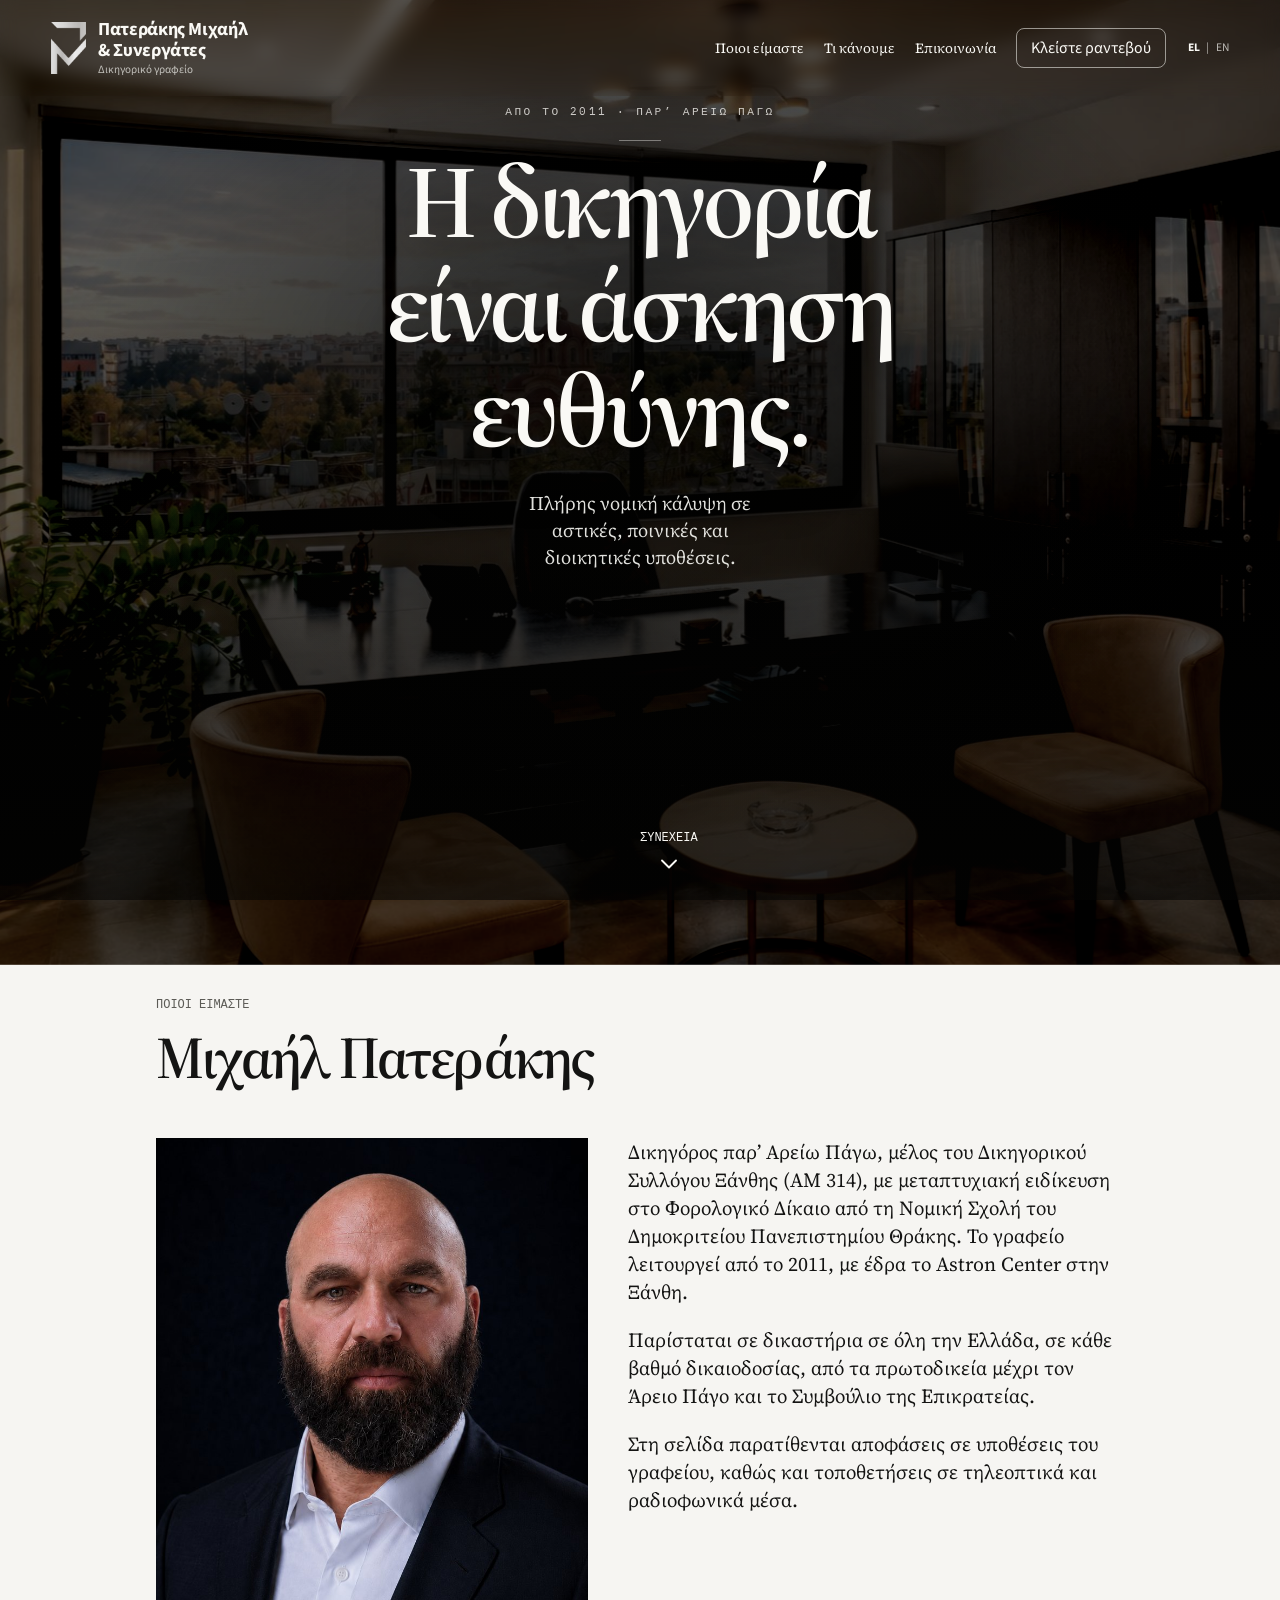
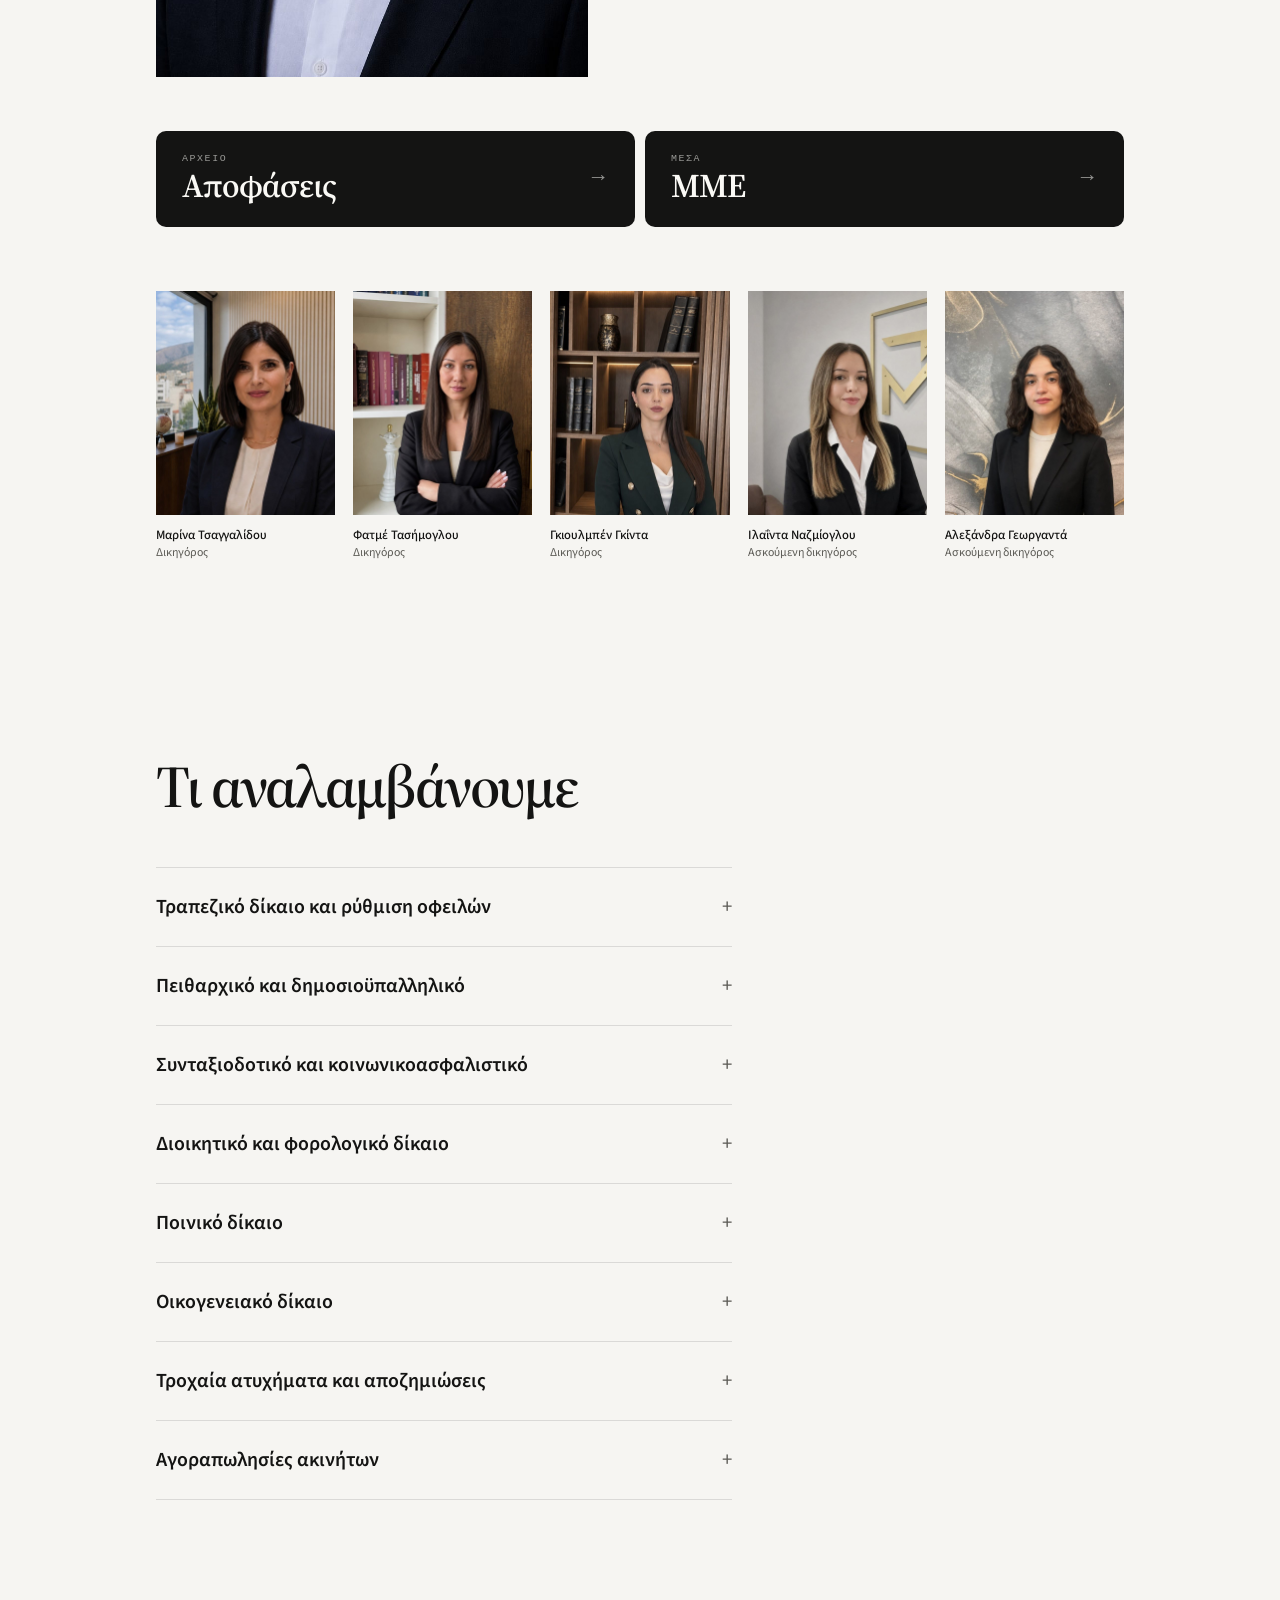
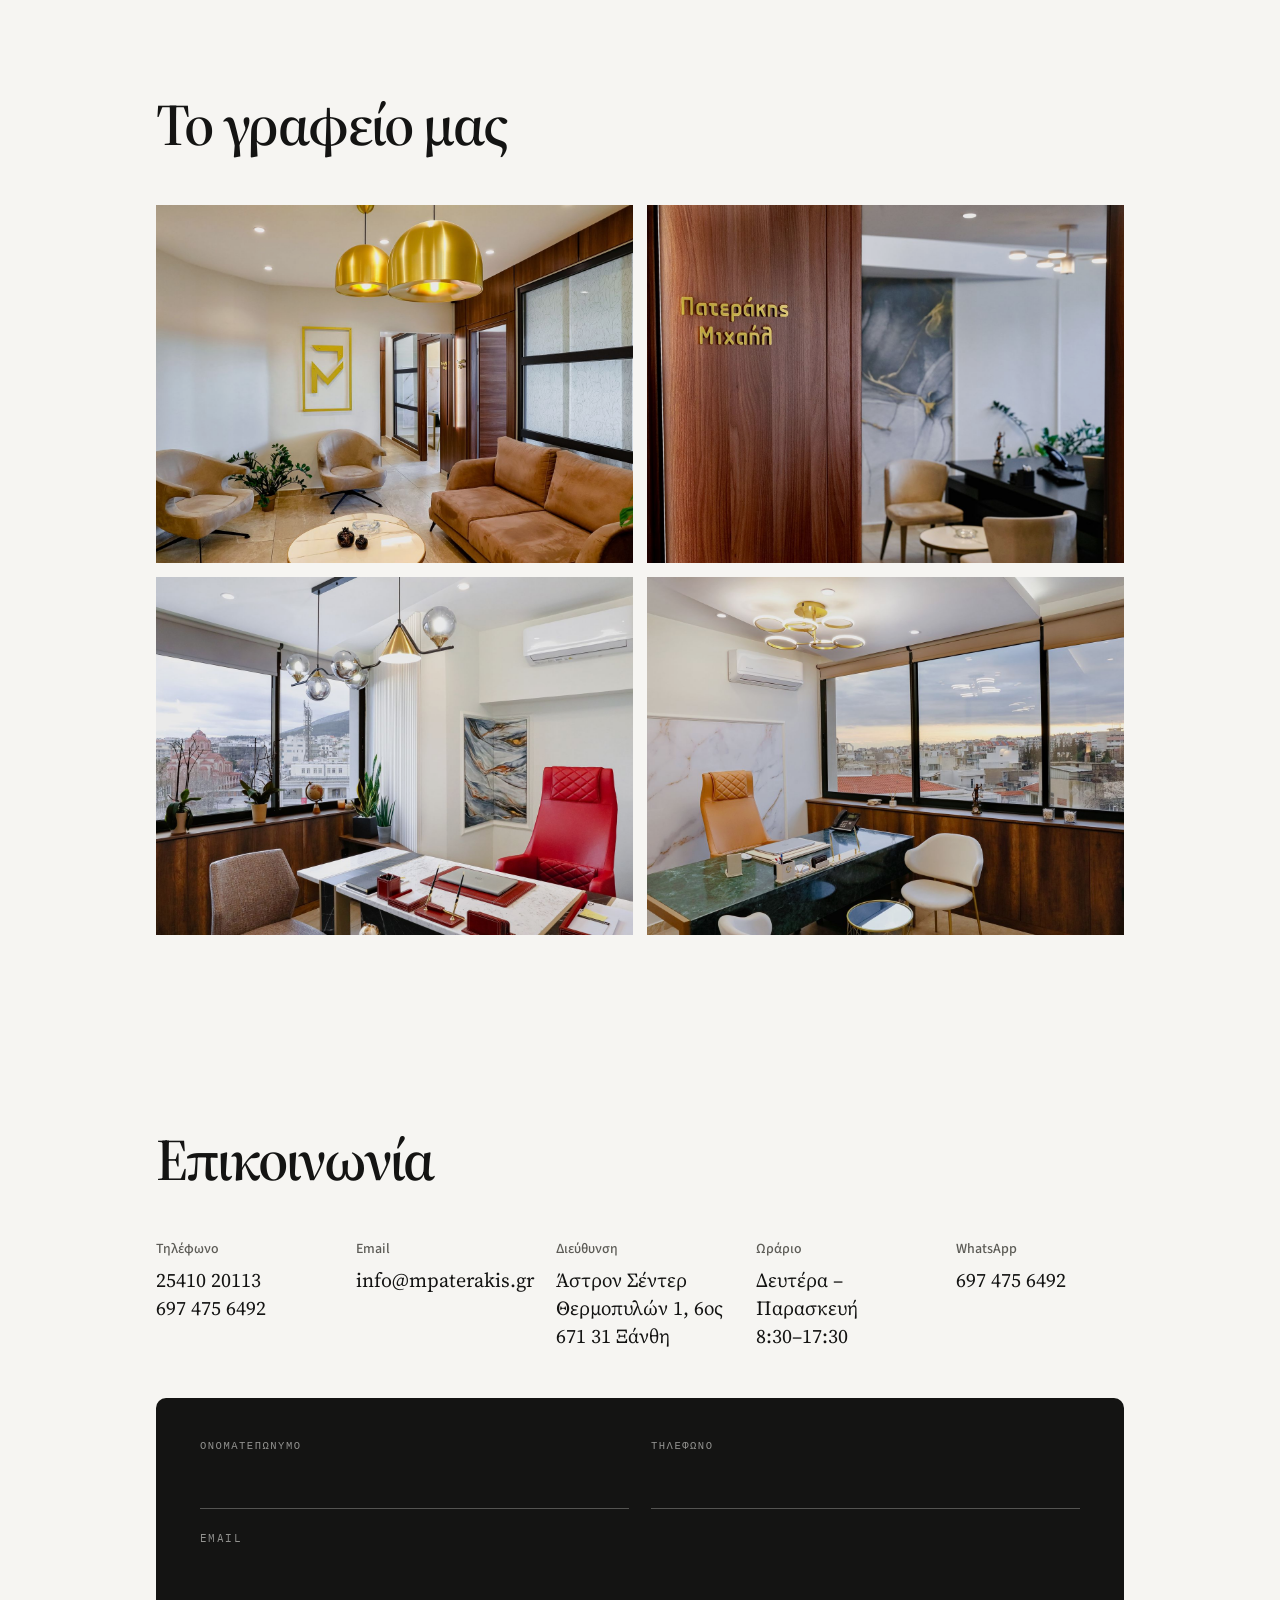
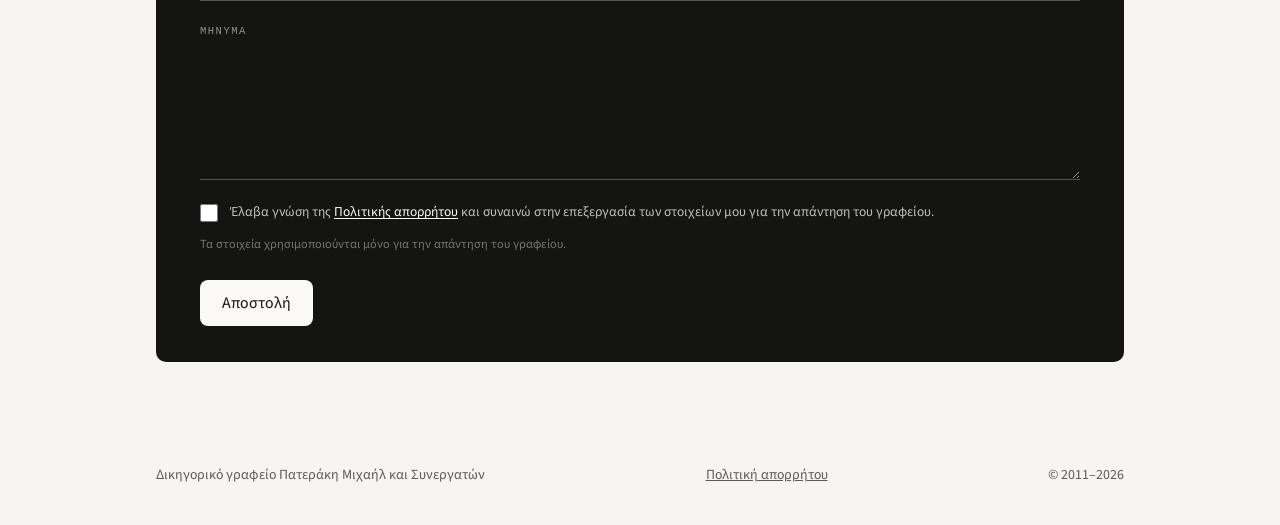
==== index.html @ 7f4fefe2 "2026-09-06: areas hover-only on desktop, tap on touch" ====
<!DOCTYPE html>
<html lang="el">
<head>
<meta charset="utf-8">
<meta name="viewport" content="width=device-width, initial-scale=1">
<title data-i18n="title.home">Δικηγορικό γραφείο Πατεράκη — Ξάνθη | Δικηγόρος παρ’ Αρείω Πάγω</title>
<link rel="icon" href="favicon.png" type="image/png">
<link rel="apple-touch-icon" href="apple-touch-icon.png">
<link rel="preload" href="fonts/SourceSerif4-normal-600-greek.woff2" as="font" type="font/woff2" crossorigin>
<link rel="preload" href="fonts/SourceSans3-normal-400-greek.woff2" as="font" type="font/woff2" crossorigin>
<link rel="stylesheet" href="fonts.css">
<style>
:root{
  --bg:#F6F5F2;
  --ink:#141413;
  --mute:#5C5B56;
  --line:rgba(20,20,19,.12);
  --gold:#C4A35A;
  --gold-2:#E0C57A;
  --sans:"Source Sans 3", Arial, sans-serif;
  --serif:"Source Serif 4", Georgia, serif;
  --mono:"IBM Plex Mono", ui-monospace, monospace;
}
*{box-sizing:border-box}
html{scroll-behavior:smooth}
body{
  margin:0;
  background:var(--bg);
  color:var(--ink);
  font-family:var(--serif);
  font-size:1.25rem;
  line-height:1.4;
  font-weight:400;
  letter-spacing:0;
  -webkit-font-smoothing:antialiased;
}
a{color:inherit}
:focus-visible{outline:1px solid var(--ink); outline-offset:3px}
.wrap{max-width:1080px; margin:0 auto; padding:0 clamp(24px,5vw,56px)}

header{position:sticky; top:0; z-index:20; background:#FFFFFF}
header .wrap{
  display:flex; align-items:center; justify-content:space-between;
  height:96px; gap:24px; max-width:none; width:100%;
  padding:0 clamp(24px,4vw,56px);
}
.brand{display:flex; align-items:center; gap:12px; text-decoration:none; flex:none; min-width:0; max-width:280px}
.brand .bmark{height:52px; width:auto; display:block}
.brand .name{display:flex; flex-direction:column; gap:0; font-family:var(--sans); color:var(--ink); line-height:1.15}
.brand .n1{font-size:1.15rem; font-weight:700; letter-spacing:-.02em}
.brand .n2{font-size:1.15rem; font-weight:700; letter-spacing:-.02em}
.brand .n3{margin-top:3px; font-size:.7rem; font-weight:400; color:var(--mute); letter-spacing:0}
nav{display:flex; align-items:center; gap:20px; justify-content:flex-end; flex:1}
nav a{
  text-decoration:none;
  font-family:var(--serif);
  font-size:.875rem;
  font-weight:400;
  letter-spacing:0;
  line-height:1.3;
  color:var(--ink);
}
nav a:hover{color:var(--mute)}
nav a.btn{
  background:#141413;
  color:#FAF9F5;
  padding:8px 14px;
  border-radius:8px;
  letter-spacing:0;
  text-transform:none;
  font-family:var(--sans);
  font-size:1rem;
  font-weight:400;
  line-height:1.4;
  flex:none;
}
nav a.btn:hover{background:#2a2a28; color:#FAF9F5}

.lang{
  display:flex; align-items:center; gap:6px;
  margin-left:2px;
  font-family:var(--sans);
  font-size:.72rem;
  font-weight:400;
  letter-spacing:.04em;
  line-height:1;
  flex:none;
  user-select:none;
}
.lang button{
  background:none; border:0; padding:0;
  font-family:inherit; font-size:inherit;
  font-weight:400;
  color:var(--mute);
  cursor:pointer;
  line-height:1;
}
.lang button.on{
  color:var(--ink);
  font-weight:700;
}
.lang .sep{color:var(--mute)}
@media (max-width:860px){
  header .wrap{height:auto; min-height:64px; flex-wrap:wrap; gap:10px 16px; padding:12px 18px}
  .brand{max-width:100%}
  .brand .bmark{height:36px}
  .brand .name{font-size:.72rem}
  nav{width:100%; flex-wrap:wrap; gap:8px 12px; justify-content:flex-start}
  nav a{font-size:.68rem}
}
@media
.hero{
  position:relative;
  min-height:calc(100vh - 64px);
  padding:0;
  display:flex;
  align-items:center;
  justify-content:center;
  overflow:hidden;
  background:var(--bg);
}
.hero-photo{
  position:absolute; inset:0;
  transition:opacity .55s ease;
}
.hero-photo img{
  width:100%; height:100%;
  object-fit:cover; object-position:center 28%;
  display:block;
  filter:brightness(.78) contrast(1.08) saturate(.92);
}
.hero-copy{
  position:relative; z-index:1;
  text-align:center;
  opacity:1;
  transform:none;
  pointer-events:none;
  padding:0 28px;
}
.hero .kicker,.hero h1,.hero .lede,.hero .scroll-cue, .scroll-cue{color:#FAF9F5}
.hero .kicker{color:rgba(250,249,245,.78)}
.hero .lede{color:rgba(250,249,245,.92)}
.hero h1{
  font-size:clamp(2.8rem, 7.2vw, 4.6rem);
  max-width:14ch;
  color:#FAF9F5;
  text-shadow:0 8px 40px rgba(0,0,0,.35);
}
.hero::after{
  background:linear-gradient(to top, rgba(12,12,10,.55), transparent 55%);
}
.scroll-cue{color:#FAF9F5}
header{background:rgba(255,255,255,.92); backdrop-filter:saturate(1.2) blur(8px)}
.hero .kicker{
  margin:0 0 18px;
  font-family:var(--mono);
  font-size:.75rem;
  font-weight:400;
  letter-spacing:0;
  text-transform:uppercase;
  color:var(--mute);
}
.hero h1{
  font-family:var(--sans);
  font-weight:700;
  font-size:clamp(2.5rem, 6vw, 3.6rem);
  line-height:1.1;
  letter-spacing:-.02em;
  margin:0 auto;
  max-width:16ch;
  color:var(--ink);
  text-wrap:balance;
}
.hero .lede{
  margin:22px auto 0;
  max-width:32ch;
  color:var(--ink);
  font-family:var(--serif);
  font-size:1.25rem;
  font-weight:400;
  line-height:1.4;
}
@media (max-width:700px){ .hero{min-height:70vh} }

.hero::after{
  content:"";
  position:absolute; left:0; right:0; bottom:0; height:150px; z-index:1;
  background:linear-gradient(to top, rgba(246,245,242,.92), transparent);
  pointer-events:none;
}
.scroll-cue{
  position:absolute; left:50%; bottom:22px; z-index:2;
  transform:translateX(-50%);
  display:flex; flex-direction:column; align-items:center; gap:4px;
  color:var(--ink);
  text-decoration:none;
  font-family:var(--mono);
  font-size:.75rem;
  letter-spacing:0;
  text-transform:uppercase;
}
.scroll-cue svg{
  width:28px; height:28px; stroke:currentColor; fill:none;
  stroke-width:1.6; stroke-linecap:round; stroke-linejoin:round;
  animation:cue 1.8s ease-in-out infinite;
}
.scroll-cue:hover{color:var(--ink)}
@keyframes cue{
  0%,100%{transform:translateY(0)}
  50%{transform:translateY(8px)}
}

@media (prefers-reduced-motion:reduce){
  .hero-photo, .hero-copy{transition:none}
  .scroll-cue{animation:none}
}

section{padding:96px 0}
.sec-k{
  margin:0 0 12px;
  font-family:var(--mono);
  font-size:.75rem;
  font-weight:400;
  letter-spacing:0;
  text-transform:uppercase;
  color:var(--mute);
}
h2{
  font-family:var(--sans);
  font-weight:700;
  font-size:clamp(2rem, 4vw, 3rem);
  line-height:1.1;
  letter-spacing:-.02em;
  margin:0 0 48px;
  color:var(--ink);
}

.about{display:grid; grid-template-columns:minmax(0,1fr) minmax(0,1.15fr); gap:40px; align-items:start}
.about .portrait{
  width:100%;
  max-width:none;
  height:auto;
  display:block;
  margin:0 0 18px;
}
.about .firm img.mark-s{
  width:40px;
  height:auto;
  display:block;
  margin:0 0 14px;
}
.about .firm p{
  margin:0;
  font-size:1.08rem;
  line-height:1.35;
  color:var(--ink);
  max-width:16ch;
}
.about p{margin:0 0 1em; color:var(--ink); font-size:1.25rem; line-height:1.4; font-weight:400}
.about p:last-child{margin:0}
@media (max-width:800px){ .about{grid-template-columns:1fr; gap:28px} }

.team{
  margin-top:64px;
  display:grid;
  grid-template-columns:repeat(5, minmax(0,1fr));
  gap:18px;
}
.team figure{margin:0; width:auto; min-width:0; cursor:pointer}
.team figure:hover img, .team figure:focus-visible img{filter:brightness(1.08)}
.team figure:hover h3, .team figure:focus-visible h3{text-decoration:underline; text-underline-offset:3px}
.team .hint{
  margin:6px 0 0;
  font-family:var(--sans);
  font-size:.7rem;
  font-weight:500;
  color:var(--ink);
}
.team .mono{
  width:100%;
  aspect-ratio:4/5;
  display:flex;
  align-items:center;
  justify-content:center;
  background:rgba(20,20,19,.04);
  border:1px solid var(--line);
  font-size:.78rem;
  color:var(--mute);
}
.team img{
  width:100%;
  aspect-ratio:4/5;
  object-fit:cover;
  display:block;
  background:#e8e4dc;
}
@media (max-width:800px){
  .team{grid-template-columns:repeat(5, minmax(120px,1fr)); overflow-x:auto; gap:12px}
}
.team h3{
  margin:12px 0 2px;
  font-family:var(--sans);
  font-size:.875rem;
  font-weight:600;
  line-height:1.3;
  color:var(--ink);
}
.team p{margin:0; font-family:var(--sans); font-size:.75rem; font-weight:400; color:var(--mute)}


.areas{max-width:36rem}
.areas article{padding:26px 0; border-top:1px solid var(--line)}
.areas article:last-child{border-bottom:1px solid var(--line)}
.areas h3{margin:0 0 6px; font-family:var(--sans); font-weight:600; font-size:1.25rem; line-height:1.3; color:var(--ink)}
.areas p{margin:0; color:var(--ink); font-size:1.125rem; line-height:1.4}

.band{
  padding:0;
  height:min(78vh, 720px);
  overflow:hidden;
  background:var(--bg);
}
.band img{
  width:100%;
  height:100%;
  object-fit:cover;
  object-position:center 42%;
  display:block;
  filter:brightness(.86) contrast(1.04);
}
.office-lead{width:100%; aspect-ratio:16/9; object-fit:cover; display:block; margin:0 0 22px}
.ph-note{margin:0 0 28px; font-size:.82rem; color:var(--mute)}
.office-grid{
  display:grid;
  grid-template-columns:1fr 1fr;
  gap:14px;
}
.office-grid a{
  display:block;
  aspect-ratio:4/3;
  overflow:hidden;
  text-decoration:none;
  background:#141413;
}
.office-grid img{
  width:100%;
  height:100%;
  object-fit:cover;
  display:block;
  cursor:zoom-in;
  filter:brightness(.96);
  opacity:1;
  transition:opacity .9s ease, filter .2s ease;
}
.office-grid a:hover img{filter:brightness(1.05)}
.office-grid img.is-out{opacity:0}
@media (max-width:700px){
  .hero{padding:80px 0 96px}
}


.pbox{
  display:none; position:fixed; inset:0; z-index:50;
  background:rgba(20,20,19,.45);
  align-items:center; justify-content:center; padding:24px;
}
.pbox.on{display:flex}
.pbox .pbox-x{position:absolute;top:8px;right:12px;background:none;border:0;font:400 30px/1 var(--sans);color:var(--mute);cursor:pointer;padding:4px 10px}
.pbox .pbox-x:hover{color:var(--ink)}
.pbox .card{position:relative;
  background:#F6F5F2; color:var(--ink);
  width:min(640px, 100%);
  display:grid; grid-template-columns:200px 1fr; gap:28px;
  padding:28px; cursor:default;
}
.pbox img{width:100%; aspect-ratio:1/1; object-fit:cover; display:block}
.pbox h3{margin:0 0 4px; font-family:var(--sans); font-weight:600; font-size:1.25rem}
.pbox .role{margin:0 0 16px; font-size:.9rem; color:var(--mute)}
.pbox .bio{margin:0; font-size:1.05rem; line-height:1.5}
.pbox .bio p{margin:0 0 .7em}
.pbox .bio p:last-child{margin:0}
@media (max-width:640px){ .pbox .card{grid-template-columns:1fr} }

.lb{
  display:none;
  position:fixed;
  inset:0;
  z-index:40;
  background:rgba(8,10,14,.94);
  align-items:center;
  justify-content:center;
  padding:32px;
  cursor:zoom-out;
}
.lb.on{display:flex}
.lb img{
  max-width:min(1100px,92vw);
  max-height:88vh;
  object-fit:contain;
  display:block;
}

.contact{padding:96px 0 80px}
.contact .grid3{display:grid; grid-template-columns:repeat(5,minmax(0,1fr)); gap:32px}
.contact h3{margin:0 0 8px;font-family:var(--sans);font-size:.875rem;font-weight:500;line-height:1.3;letter-spacing:0;text-transform:none;color:var(--mute)}
.contact p, .contact a{margin:0;text-decoration:none;font-family:var(--serif);font-size:1.25rem;font-weight:400;line-height:1.4;color:var(--ink)}
.contact a:hover{color:var(--mute)}
@media (max-width:980px){ .contact .grid3{grid-template-columns:1fr 1fr; gap:36px} }
@media (max-width:720px){ .contact .grid3{grid-template-columns:1fr; gap:28px} }


.cform{
  margin-top:48px;
  background:#141413;
  color:#FAF9F5;
  border-radius:10px;
  padding:40px 44px 36px;
}
.cform .row{display:grid; grid-template-columns:1fr 1fr; gap:22px}
.cform label{
  display:block;
  font-family:var(--mono);
  font-size:.66rem;
  font-weight:400;
  letter-spacing:.14em;
  text-transform:uppercase;
  color:rgba(250,249,245,.55);
  margin:0 0 22px;
}
.cform input, .cform textarea{
  display:block; width:100%;
  margin-top:10px;
  border:0; border-bottom:1px solid rgba(250,249,245,.28);
  background:transparent;
  font-family:var(--serif);
  font-size:1.2rem;
  line-height:1.4;
  color:#FAF9F5;
  padding:8px 0 10px;
  border-radius:0;
  outline:none;
  caret-color:#FAF9F5;
}
.cform textarea{min-height:132px; resize:vertical}
.cform input:focus, .cform textarea:focus{border-bottom-color:#FAF9F5}
.cform input:-webkit-autofill,
.cform input:-webkit-autofill:hover,
.cform input:-webkit-autofill:focus{
  -webkit-text-fill-color:#FAF9F5;
  box-shadow:0 0 0 1000px #141413 inset;
  transition:background-color 9999s;
}
.cform .consent{display:flex;gap:12px;align-items:flex-start;margin:4px 0 14px;font-family:var(--sans);font-size:.85rem;line-height:1.45;color:rgba(250,249,245,.75);letter-spacing:0;text-transform:none;cursor:pointer}
.cform .consent input{display:inline-block;width:18px;height:18px;margin:2px 0 0;flex:none;accent-color:#FAF9F5}
.cform .consent a{font:inherit;color:#FAF9F5;text-decoration:underline;text-underline-offset:2px}
.cform .fine{
  margin:2px 0 26px;
  font-family:var(--sans);
  font-size:.78rem;
  color:rgba(250,249,245,.42);
  line-height:1.4;
  letter-spacing:0;
  text-transform:none;
}
.cform button{
  background:#FAF9F5; color:#141413;
  border:0; border-radius:8px;
  padding:12px 22px;
  font-family:var(--sans);
  font-size:1rem;
  cursor:pointer;
}
.cform button:hover{background:#fff; color:#141413}
.cform .ok{
  display:none;
  margin:0 0 22px;
  font-family:var(--serif);
  font-size:1.2rem;
  color:#FAF9F5;
}
.cform.is-sent .ok{display:block}
@media (max-width:640px){
  .cform{padding:28px 22px 26px}
  .cform .row{grid-template-columns:1fr}
}

footer{
  padding:24px 0 40px;
  color:var(--mute);
  font-family:var(--sans);
  font-size:.875rem;
  font-weight:400;
}
footer .wrap{display:flex; justify-content:space-between; gap:12px; flex-wrap:wrap}


/* photo first, then dusk + title */
.hero{background:#111110; min-height:100vh; overflow:hidden}
.hero-photo{position:absolute; inset:0; transform:none}
.hero-photo img{
  object-position:center 34%;
  transform:scale(1.04);
  transform-origin:center 40%;
  filter:brightness(1.02) contrast(1.04) saturate(1);
  animation:ken 22s ease-out forwards;
}
@keyframes ken{
  from{transform:scale(1.04); filter:brightness(1.02) contrast(1.04) saturate(1)}
  to{transform:scale(1.12); filter:brightness(.38) contrast(1.2) saturate(.8)}
}
.hero::after{
  content:"";
  position:absolute; inset:0; z-index:1; height:auto;
  background:
    radial-gradient(ellipse at 50% 46%, rgba(4,4,3,.72), transparent 66%),
    linear-gradient(to top, rgba(4,4,3,.58), transparent 44%);
  opacity:0;
  animation:dusk 2.2s ease .4s forwards;
  pointer-events:none;
}
@keyframes dusk{to{opacity:1}}
.hero-copy{
  z-index:2; opacity:0; transform:translateY(18px);
  animation:titlein 1.35s ease .85s forwards;
  padding:0 32px;
}
@keyframes titlein{to{opacity:1; transform:none}}
.hero .kicker{
  color:rgba(250,249,245,.78);
  letter-spacing:.22em;
  font-size:.7rem;
  margin-bottom:8px;
}
.hero .kicker::after{
  content:"";
  display:block;
  width:42px; height:1px;
  background:rgba(250,249,245,.4);
  margin:20px auto 0;
}
.hero h1{
  font-family:var(--serif);
  font-weight:600;
  font-size:clamp(3.1rem, 9vw, 6.4rem);
  line-height:1.02;
  letter-spacing:-.035em;
  max-width:11ch;
  color:#FAF9F5;
  text-shadow:0 18px 60px rgba(0,0,0,.55);
}
.hero .lede{
  color:rgba(250,249,245,.9);
  max-width:26ch;
  margin-top:28px;
  font-size:1.2rem;
}
.scroll-cue{color:#FAF9F5; opacity:0; animation:titlein .8s ease 1.7s forwards}
.scroll-cue:hover{color:#FAF9F5}
header{
  position:fixed; left:0; right:0; top:0;
  background:transparent;
  transition:background .35s ease;
}
header .brand .name, header nav a{color:#FAF9F5}
header .brand .n3, header .lang button, header .lang .sep{color:rgba(250,249,245,.7)}
header .lang button.on{color:#FAF9F5}
header .brand .bmark{filter:invert(1); transition:filter .35s ease}
header nav a.btn{
  background:transparent; color:#FAF9F5;
  border:1px solid rgba(250,249,245,.55);
}
header nav a.btn:hover{background:#FAF9F5; color:#141413}
header.solid{background:#fff}
header.solid .brand .name, header.solid nav a{color:var(--ink)}
header.solid .brand .n3, header.solid .lang button, header.solid .lang .sep{color:var(--mute)}
header.solid .lang button.on{color:var(--ink)}
header.solid .brand .bmark{filter:none}
header.solid nav a.btn{background:#141413; color:#FAF9F5; border-color:#141413}
header.solid nav a.btn:hover{background:#2a2a28; color:#FAF9F5}

h2{
  font-family:var(--serif);
  font-weight:600;
  font-size:clamp(2.35rem, 5.2vw, 3.7rem);
  letter-spacing:-.03em;
}
.team .hint{display:none}
.team h3{font-weight:500; font-size:.8rem}
.team figure:hover h3, .team figure:focus-visible h3{text-decoration:none}
.team figure img{filter:brightness(.96)}
.team figure:hover img{filter:brightness(1.04)}



.bubbles{
  display:grid;
  grid-template-columns:1fr 1fr;
  gap:10px;
  margin:36px 0 8px;
}
.bubble{
  display:flex; align-items:baseline; justify-content:space-between; gap:16px;
  min-height:0;
  padding:22px 26px 24px;
  border-radius:10px;
  background:#141413;
  border:0;
  text-decoration:none;
  color:#FAF9F5;
  line-height:1;
  transition:background .2s ease, transform .2s ease;
}
.bubble img{display:none}
.bubble::after{content:none}
.bubble:hover{background:#2a2a28; color:#FAF9F5}
.bubble .b-k{
  font-family:var(--mono);
  font-size:.62rem;
  letter-spacing:.16em;
  text-transform:uppercase;
  color:rgba(250,249,245,.58);
  margin:0 0 6px;
  display:block;
}
.bubble .b-t{
  font-family:var(--serif);
  font-size:clamp(1.65rem, 2.6vw, 2.15rem);
  font-weight:600;
  letter-spacing:-.03em;
  color:#FAF9F5;
  display:block;
}
.bubble .b-go{
  font-family:var(--sans);
  font-size:1.35rem;
  font-weight:400;
  color:rgba(250,249,245,.55);
  flex:none;
  align-self:center;
}
.bubble:hover .b-go{color:#FAF9F5}
@media (max-width:640px){
  .bubbles{grid-template-columns:1fr}
  .bubble{padding:18px 20px}
}

.hero{padding-top:var(--hh,96px)}
.sr-only{position:absolute;width:1px;height:1px;padding:0;margin:-1px;overflow:hidden;clip:rect(0,0,0,0);white-space:nowrap;border:0}
@media (max-width:800px){.team{grid-template-columns:repeat(6,minmax(0,1fr));overflow:visible;gap:14px 10px}.team figure{grid-column:span 2}.team figure:nth-child(4){grid-column:2/span 2}}
@media (max-width:640px){.pbox{align-items:flex-start;overflow-y:auto;-webkit-overflow-scrolling:touch;padding:64px 12px 24px}.pbox .card{width:100%;max-height:none;padding:22px 18px 24px}.pbox img{width:160px;margin:0 auto 6px}.pbox button.pbox-x{position:fixed;top:12px;right:12px;width:44px;height:44px;border-radius:50%;background:#F6F5F2;color:#141413;font-size:30px;padding:0;line-height:44px;text-align:center;box-shadow:0 2px 10px rgba(0,0,0,.35);z-index:60}}
.areas article{cursor:pointer;outline:none}.areas article h3{margin:0;display:flex;justify-content:space-between;align-items:baseline;gap:16px}.areas article h3::after{content:"+";font-weight:400;color:var(--mute);font-size:1.3rem;line-height:1;flex:none;transition:transform .25s ease}.areas article p{max-height:0;overflow:hidden;opacity:0;margin:0;transition:max-height .4s ease,opacity .3s ease,margin .3s ease}.areas article:hover p,.areas article:focus-visible p,.areas article.open p{max-height:12em;opacity:1;margin-top:8px}.areas article:hover h3::after,.areas article:focus-visible h3::after,.areas article.open h3::after{transform:rotate(45deg)}
.hero-photo img,.hero::after,.hero-copy,.scroll-cue{animation-play-state:paused}
.hero.ready .hero-photo img,.hero.ready::after,.hero.ready .hero-copy,.hero.ready .scroll-cue{animation-play-state:running}
</style>
<meta name="description" content="Επίσημη ιστοσελίδα του δικηγορικού γραφείου Μιχαήλ Πατεράκη και Συνεργατών στην Ξάνθη, παρέχοντας νομική κάλυψη σε αστικές, ποινικές και διοικητικές υποθέσεις.">
<link rel="canonical" href="https://www.mpaterakis.gr/">
<meta name="robots" content="index, follow, max-image-preview:large">
<meta name="theme-color" content="#141413">
<meta property="og:locale" content="el_GR">
<meta property="og:type" content="website">
<meta property="og:site_name" content="Δικηγορικό γραφείο Πατεράκη Μιχαήλ και Συνεργατών">
<meta property="og:title" content="Δικηγορικό γραφείο Πατεράκη — Ξάνθη | Δικηγόρος παρ’ Αρείω Πάγω">
<meta property="og:description" content="Επίσημη ιστοσελίδα του δικηγορικού γραφείου Μιχαήλ Πατεράκη και Συνεργατών στην Ξάνθη, παρέχοντας νομική κάλυψη σε αστικές, ποινικές και διοικητικές υποθέσεις.">
<meta property="og:url" content="https://www.mpaterakis.gr/">
<meta property="og:image" content="https://www.mpaterakis.gr/og-image.jpg">
<meta property="og:image:width" content="1200">
<meta property="og:image:height" content="630">
<meta name="twitter:card" content="summary_large_image">
<meta name="twitter:title" content="Δικηγορικό γραφείο Πατεράκη — Ξάνθη | Δικηγόρος παρ’ Αρείω Πάγω">
<meta name="twitter:description" content="Επίσημη ιστοσελίδα του δικηγορικού γραφείου Μιχαήλ Πατεράκη και Συνεργατών στην Ξάνθη, παρέχοντας νομική κάλυψη σε αστικές, ποινικές και διοικητικές υποθέσεις.">
<meta name="twitter:image" content="https://www.mpaterakis.gr/og-image.jpg">
<link rel="preload" as="image" href="assets/grafeio.jpg" fetchpriority="high">
<script type="application/ld+json">{"@context": "https://schema.org", "@type": "LegalService", "@id": "https://www.mpaterakis.gr/#org", "name": "Δικηγορικό γραφείο Πατεράκη Μιχαήλ και Συνεργατών", "alternateName": "Paterakis Law Office", "url": "https://www.mpaterakis.gr/", "logo": "https://www.mpaterakis.gr/logo-mark-black.png", "image": "https://www.mpaterakis.gr/og-image.jpg", "telephone": "+302541020113", "email": "info@mpaterakis.gr", "foundingDate": "2011", "address": {"@type": "PostalAddress", "streetAddress": "Θερμοπυλών 1, Άστρον Σέντερ, 6ος όροφος", "addressLocality": "Ξάνθη", "postalCode": "671 31", "addressCountry": "GR"}, "areaServed": ["Ξάνθη", "Θράκη", "Ανατολική Μακεδονία", "Ελλάδα"], "openingHoursSpecification": [{"@type": "OpeningHoursSpecification", "dayOfWeek": ["Monday", "Tuesday", "Wednesday", "Thursday", "Friday"], "opens": "08:30", "closes": "17:30"}], "founder": {"@id": "https://www.mpaterakis.gr/#mp"}, "employee": [{"@id": "https://www.mpaterakis.gr/#mp"}, {"@type": "Person", "name": "Μαρίνα Τσαγγαλίδου", "jobTitle": "Δικηγόρος", "worksFor": {"@id": "https://www.mpaterakis.gr/#org"}}, {"@type": "Person", "name": "Φατμέ Τασήμογλου", "jobTitle": "Δικηγόρος", "worksFor": {"@id": "https://www.mpaterakis.gr/#org"}}, {"@type": "Person", "name": "Γκιουλμπέν Γκιντά", "jobTitle": "Δικηγόρος", "worksFor": {"@id": "https://www.mpaterakis.gr/#org"}}, {"@type": "Person", "name": "Ιλάιντα Ναζμίογλου", "jobTitle": "Ασκούμενη δικηγόρος", "worksFor": {"@id": "https://www.mpaterakis.gr/#org"}}, {"@type": "Person", "name": "Αλεξάνδρα Γεωργαντά", "jobTitle": "Ασκούμενη δικηγόρος", "worksFor": {"@id": "https://www.mpaterakis.gr/#org"}}], "contactPoint": [{"@type": "ContactPoint", "telephone": "+302541020113", "contactType": "customer service", "availableLanguage": ["Greek", "English"], "areaServed": "GR"}], "hasOfferCatalog": {"@type": "OfferCatalog", "name": "Τομείς δικαίου", "itemListElement": [{"@type": "Offer", "itemOffered": {"@type": "Service", "name": "Τραπεζικό δίκαιο και ρύθμιση οφειλών"}}, {"@type": "Offer", "itemOffered": {"@type": "Service", "name": "Πειθαρχικό και δημοσιοϋπαλληλικό"}}, {"@type": "Offer", "itemOffered": {"@type": "Service", "name": "Συνταξιοδοτικό και κοινωνικοασφαλιστικό"}}, {"@type": "Offer", "itemOffered": {"@type": "Service", "name": "Διοικητικό και φορολογικό δίκαιο"}}, {"@type": "Offer", "itemOffered": {"@type": "Service", "name": "Ποινικό δίκαιο"}}, {"@type": "Offer", "itemOffered": {"@type": "Service", "name": "Οικογενειακό δίκαιο"}}, {"@type": "Offer", "itemOffered": {"@type": "Service", "name": "Τροχαία ατυχήματα και αποζημιώσεις"}}, {"@type": "Offer", "itemOffered": {"@type": "Service", "name": "Αγοραπωλησίες ακινήτων"}}]}, "knowsLanguage": ["el", "en"], "sameAs": ["https://wa.me/306974756492"]}</script>
<script type="application/ld+json">{"@context": "https://schema.org", "@type": "Person", "@id": "https://www.mpaterakis.gr/#mp", "name": "Μιχαήλ Πατεράκης", "alternateName": "Michail Paterakis", "jobTitle": "Δικηγόρος παρ’ Αρείω Πάγω", "worksFor": {"@id": "https://www.mpaterakis.gr/#org"}, "memberOf": {"@type": "Organization", "name": "Δικηγορικός Σύλλογος Ξάνθης"}, "alumniOf": {"@type": "CollegeOrUniversity", "name": "Νομική Σχολή Δημοκριτείου Πανεπιστημίου Θράκης"}, "image": "https://www.mpaterakis.gr/assets/ph/mp-portrait.jpg", "url": "https://www.mpaterakis.gr/#poioi"}</script>
<link rel="alternate" hreflang="el" href="https://www.mpaterakis.gr/">
<link rel="alternate" hreflang="en" href="https://www.mpaterakis.gr/?lang=en">
<link rel="alternate" hreflang="x-default" href="https://www.mpaterakis.gr/">
<meta property="og:locale:alternate" content="en_US">
<script type="application/ld+json">{"@context": "https://schema.org", "@type": "WebPage", "@id": "https://www.mpaterakis.gr/#webpage", "url": "https://www.mpaterakis.gr/", "name": "Δικηγορικό γραφείο Πατεράκη — Ξάνθη | Δικηγόρος παρ’ Αρείω Πάγω", "description": "Επίσημη ιστοσελίδα του δικηγορικού γραφείου Μιχαήλ Πατεράκη και Συνεργατών στην Ξάνθη, παρέχοντας νομική κάλυψη σε αστικές, ποινικές και διοικητικές υποθέσεις.", "inLanguage": "el", "isPartOf": {"@type": "WebSite", "@id": "https://www.mpaterakis.gr/#website", "url": "https://www.mpaterakis.gr/", "name": "Δικηγορικό γραφείο Πατεράκη Μιχαήλ και Συνεργατών", "inLanguage": ["el", "en"], "publisher": {"@id": "https://www.mpaterakis.gr/#org"}}, "about": {"@id": "https://www.mpaterakis.gr/#org"}, "primaryImageOfPage": {"@type": "ImageObject", "url": "https://www.mpaterakis.gr/og-image.jpg", "width": 1200, "height": 630}}</script>
</head>
<body>

<header>
  <div class="wrap">
    <a class="brand" href="index.html">
      <img class="bmark" src="logo-mark-black.png" alt="">
      <span class="name"><span class="n1" data-i18n="brand.n1">Πατεράκης Μιχαήλ</span><span class="n2" data-i18n="brand.n2">&amp; Συνεργάτες</span><span class="n3" data-i18n="brand.n3">Δικηγορικό γραφείο</span></span>
    </a>
    <nav>
      <a href="#poioi" data-i18n="nav.who">Ποιοι είμαστε</a>
      <a href="#kanoume" data-i18n="nav.what">Τι κάνουμε</a>
      <a href="#epikoinonia" data-i18n="nav.contact">Επικοινωνία</a>
      <a class="btn" href="#epikoinonia" data-i18n="nav.book">Κλείστε ραντεβού</a>
      <span class="lang" role="group" data-i18n-aria="lang.label" aria-label="Γλώσσα">
        <button type="button" data-lang="el" class="on">EL</button>
        <span class="sep" aria-hidden="true">|</span>
        <button type="button" data-lang="en">EN</button>
      </span>
    </nav>
  </div>
</header>

<main>
<section class="hero" id="hero">
  <div class="hero-photo">
    <img src="assets/grafeio.jpg" alt="" width="1536" height="1024" fetchpriority="high">
  </div>
  <div class="hero-copy">
    <p class="kicker" data-i18n="hero.kicker">Από το 2011 · Παρ’ Αρείω Πάγω</p>
    <h1><span class="sr-only" data-i18n="seo.h1">Δικηγορικό γραφείο Πατεράκη στην Ξάνθη — </span><span data-i18n="hero.h1">Η δικηγορία είναι άσκηση ευθύνης.</span></h1>
    <p class="lede" data-i18n="hero.lede">Πλήρης νομική κάλυψη σε αστικές, ποινικές και διοικητικές υποθέσεις.</p>
  </div>
  <a class="scroll-cue" href="#poioi">
    <span data-i18n="hero.continue">Συνέχεια</span>
    <svg viewBox="0 0 24 24" aria-hidden="true"><path d="M6 9l6 6 6-6"/></svg>
  </a>
</section>

<section id="poioi">
  <div class="wrap">
    <p class="sec-k" data-i18n="about.kicker">Ποιοι είμαστε</p>
    <h2 data-i18n="about.h2">Μιχαήλ Πατεράκης</h2>
    <div class="about">
      <div class="firm">
        <img class="portrait" src="assets/ph/mp-portrait.jpg" alt="Μιχαήλ Πατεράκης, δικηγόρος παρ’ Αρείω Πάγω, Ξάνθη" width="800" height="1000">
      </div>
      <div>
        <p data-i18n="about.p1">Δικηγόρος παρ’ Αρείω Πάγω, μέλος του Δικηγορικού Συλλόγου Ξάνθης (ΑΜ 314), με μεταπτυχιακή ειδίκευση στο Φορολογικό Δίκαιο από τη Νομική Σχολή του Δημοκριτείου Πανεπιστημίου Θράκης. Το γραφείο λειτουργεί από το 2011, με έδρα το Astron Center στην Ξάνθη.</p>
        <p data-i18n="about.p2">Παρίσταται σε δικαστήρια σε όλη την Ελλάδα, σε κάθε βαθμό δικαιοδοσίας, από τα πρωτοδικεία μέχρι τον Άρειο Πάγο και το Συμβούλιο της Επικρατείας.</p>
        <p data-i18n="about.p3">Στη σελίδα παρατίθενται αποφάσεις σε υποθέσεις του γραφείου, καθώς και τοποθετήσεις σε τηλεοπτικά και ραδιοφωνικά μέσα.</p>
      </div>
    </div>

    <div class="bubbles">
      <a class="bubble" href="apofaseis.html">
        <span>
          <span class="b-k" data-i18n="bubble.j.k">Αρχείο</span>
          <span class="b-t" data-i18n="nav.judgments">Αποφάσεις</span>
        </span>
        <span class="b-go" aria-hidden="true">→</span>
      </a>
      <a class="bubble" href="mme.html">
        <span>
          <span class="b-k" data-i18n="bubble.m.k">Μέσα</span>
          <span class="b-t" data-i18n="nav.media">ΜΜΕ</span>
        </span>
        <span class="b-go" aria-hidden="true">→</span>
      </a>
    </div>

    <div class="team">
      <figure class="person" data-id="mt" tabindex="0" role="button" data-i18n-aria="team.aria.mt" aria-label="Βιογραφικό, Μαρίνα Τσαγγαλίδου">
        <img src="assets/ph/mt.jpg" alt="">
        <h3 data-i18n="team.name.mt">Μαρίνα Τσαγγαλίδου</h3>
        <p data-i18n="team.lawyer">Δικηγόρος</p>
        <p class="hint" data-i18n="team.hint">Βιογραφικό</p>
      </figure>
      <figure class="person" data-id="ft" tabindex="0" role="button" data-i18n-aria="team.aria.ft" aria-label="Βιογραφικό, Φατμέ Τασήμογλου">
        <img src="assets/ph/ft.jpg" alt="">
        <h3 data-i18n="team.name.ft">Φατμέ Τασήμογλου</h3>
        <p data-i18n="team.lawyer">Δικηγόρος</p>
        <p class="hint" data-i18n="team.hint">Βιογραφικό</p>
      </figure>
      <figure class="person" data-id="gg" tabindex="0" role="button" data-i18n-aria="team.aria.gg" aria-label="Βιογραφικό, Γκιουλμπέν Γκίντα">
        <img src="assets/ph/gg.jpg" alt="">
        <h3 data-i18n="team.name.gg">Γκιουλμπέν Γκίντα</h3>
        <p data-i18n="team.lawyer">Δικηγόρος</p>
        <p class="hint" data-i18n="team.hint">Βιογραφικό</p>
      </figure>
      <figure class="person" data-id="in" tabindex="0" role="button" data-i18n-aria="team.aria.in" aria-label="Βιογραφικό, Ιλαΐντα Ναζμίογλου">
        <img src="assets/ph/in.jpg" alt="">
        <h3 data-i18n="team.name.in">Ιλαΐντα Ναζμίογλου</h3>
        <p data-i18n="team.trainee">Ασκούμενη δικηγόρος</p>
        <p class="hint" data-i18n="team.hint">Βιογραφικό</p>
      </figure>
      <figure class="person" data-id="ag" tabindex="0" role="button" data-i18n-aria="team.aria.ag" aria-label="Βιογραφικό, Αλεξάνδρα Γεωργαντά">
        <img src="assets/ph/ag.jpg" alt="">
        <h3 data-i18n="team.name.ag">Αλεξάνδρα Γεωργαντά</h3>
        <p data-i18n="team.trainee">Ασκούμενη δικηγόρος</p>
        <p class="hint" data-i18n="team.hint">Βιογραφικό</p>
      </figure>
    </div>
  </div>
</section>

<section id="kanoume">
  <div class="wrap">
    <h2 data-i18n="areas.h2">Τι αναλαμβάνουμε</h2>
    <div class="areas">
      <article>
        <h3 data-i18n="areas.1.t">Τραπεζικό δίκαιο και ρύθμιση οφειλών</h3>
        <p data-i18n="areas.1.b">Ανακοπές, ρυθμίσεις και προστασία της κύριας κατοικίας έναντι τραπεζών και εταιρειών διαχείρισης.</p>
      </article>
      <article>
        <h3 data-i18n="areas.2.t">Πειθαρχικό και δημοσιοϋπαλληλικό</h3>
        <p data-i18n="areas.2.b">Υπεράσπιση σε ΕΔΕ, πειθαρχικά συμβούλια και διοικητικά δικαστήρια.</p>
      </article>
      <article>
        <h3 data-i18n="areas.3.t">Συνταξιοδοτικό και κοινωνικοασφαλιστικό</h3>
        <p data-i18n="areas.3.b">Προσυνταξιοδοτική μελέτη, αίτηση, ένσταση και δικαστική προσφυγή, όπου απαιτείται.</p>
      </article>
      <article>
        <h3 data-i18n="areas.4.t">Διοικητικό και φορολογικό δίκαιο</h3>
        <p data-i18n="areas.4.b">Προσφυγές κατά πράξεων της διοίκησης, της φορολογικής αρχής και των ταμείων.</p>
      </article>
      <article>
        <h3 data-i18n="areas.5.t">Ποινικό δίκαιο</h3>
        <p data-i18n="areas.5.b">Υπεράσπιση και υποστήριξη κατηγορίας, από την προανάκριση έως το ακροατήριο κάθε βαθμού.</p>
      </article>
      <article>
        <h3 data-i18n="areas.6.t">Οικογενειακό δίκαιο</h3>
        <p data-i18n="areas.6.b">Διαζύγια, διατροφές και επιμέλεια, με προτεραιότητα στο συμφέρον του τέκνου.</p>
      </article>
      <article>
        <h3 data-i18n="areas.7.t">Τροχαία ατυχήματα και αποζημιώσεις</h3>
        <p data-i18n="areas.7.b">Διεκδίκηση αποζημίωσης και παράσταση στην ποινική δίκη, για τον παθόντα ή τον οδηγό.</p>
      </article>
      <article>
        <h3 data-i18n="areas.8.t">Αγοραπωλησίες ακινήτων</h3>
        <p data-i18n="areas.8.b">Έλεγχος τίτλων, σύνταξη συμβολαίου και εκπροσώπηση στον συμβολαιογράφο και στο Κτηματολόγιο.</p>
      </article>
    </div>
  </div>
</section>

<section id="grafeio">
  <div class="wrap">
    <h2 data-i18n="office.h2">Το γραφείο μας</h2>
    <div class="office-grid" id="film">
      <a href="assets/office/A031.jpg"><img src="assets/office/A031.jpg" alt=""></a>
      <a href="assets/office/A065.jpg"><img src="assets/office/A065.jpg" alt=""></a>
      <a href="assets/office/A0481.jpg"><img src="assets/office/A0481.jpg" alt=""></a>
      <a href="assets/office/A0671.jpg"><img src="assets/office/A0671.jpg" alt=""></a>
    </div>
  </div>
</section>

<section class="contact" id="epikoinonia">
  <div class="wrap">
    <h2 data-i18n="contact.h2">Επικοινωνία</h2>
    <div class="grid3">
      <div>
        <h3 data-i18n="contact.phone">Τηλέφωνο</h3>
        <p><a href="tel:+302541020113">25410 20113</a><br><a href="tel:+306974756492">697 475 6492</a></p>
      </div>
      <div>
        <h3 data-i18n="contact.email">Email</h3>
        <p><a href="mailto:info@mpaterakis.gr">info@mpaterakis.gr</a></p>
      </div>
      <div>
        <h3 data-i18n="contact.addressLabel">Διεύθυνση</h3>
        <p data-i18n-html="contact.address">Άστρον Σέντερ<br>Θερμοπυλών 1, 6ος<br>671 31 Ξάνθη</p>
      </div>
      <div>
        <h3 data-i18n="contact.hoursLabel">Ωράριο</h3>
        <p data-i18n-html="contact.hours">Δευτέρα – Παρασκευή<br>8:30–17:30</p>
      </div>
      <div>
        <h3 data-i18n="contact.whatsapp">WhatsApp</h3>
        <p><a href="https://wa.me/306974756492" target="_blank" rel="noopener">697 475 6492</a></p>
      </div>
    </div>

    <form class="cform" id="cform" action="https://script.google.com/macros/s/AKfycbxUMonTPaJXViAvsH3z4OxTLE3rfj15y5DyluSemGi7GIlAHyH-x-bxsfWmajO70AOx/exec" method="POST">
      <p class="ok" data-i18n="form.ok">Το μήνυμα εστάλη. Το γραφείο θα επικοινωνήσει μαζί σας.</p>
      <input type="text" name="_honey" style="display:none" tabindex="-1" autocomplete="off">
      <div class="row">
        <label><span data-i18n="form.name">Ονοματεπώνυμο</span>
          <input type="text" name="name" required autocomplete="name">
        </label>
        <label><span data-i18n="form.phone">Τηλέφωνο</span>
          <input type="tel" name="phone" required autocomplete="tel">
        </label>
      </div>
      <label><span data-i18n="form.email">Email</span>
        <input type="email" name="email" required autocomplete="email">
      </label>
      <label><span data-i18n="form.message">Μήνυμα</span>
        <textarea name="message" required></textarea>
      </label>
      <label class="consent"><input type="checkbox" name="consent" value="ναι" required><span data-i18n-html="form.consent">Έλαβα γνώση της <a href="aporrito.html" target="_blank" rel="noopener">Πολιτικής απορρήτου</a> και συναινώ στην επεξεργασία των στοιχείων μου για την απάντηση του γραφείου.</span></label>
      <p class="fine" data-i18n="form.fine">Τα στοιχεία χρησιμοποιούνται μόνο για την απάντηση του γραφείου.</p>
      <button type="submit" data-i18n="form.send">Αποστολή</button>
    </form>
  </div>
</section>
</main>

<footer>
  <div class="wrap">
    <span data-i18n="footer.firm">Δικηγορικό γραφείο Πατεράκη Μιχαήλ και Συνεργατών</span>
    <a href="aporrito.html" data-i18n="footer.privacy">Πολιτική απορρήτου</a>
    <span data-i18n="footer.note">© 2011–2026</span>
  </div>
</footer>

<div class="pbox" id="pbox" role="dialog" aria-modal="true">
  <div class="card">
    <button type="button" class="pbox-x" id="pboxClose" data-i18n-aria="pbox.close" aria-label="Κλείσιμο">×</button>
    <img id="pboxImg" alt="">
    <div>
      <h3 id="pboxName"></h3>
      <p class="role" id="pboxRole"></p>
      <div class="bio" id="pboxBio"></div>
    </div>
  </div>
</div>


<script>window.PHOTO_ALT={"assets/office/A031.jpg": "Χώρος υποδοχής του δικηγορικού γραφείου Πατεράκη, Astron Center Ξάνθη", "assets/office/A065.jpg": "Είσοδος γραφείου «Πατεράκης Μιχαήλ», Ξάνθη", "assets/office/A0481.jpg": "Γραφείο Μιχαήλ Πατεράκη με θέα την Ξάνθη", "assets/office/A0671.jpg": "Γραφεία συνεργατών δικηγόρων, Ξάνθη", "assets/office/A0541.jpg": "Εσωτερικό δικηγορικού γραφείου Πατεράκη, Ξάνθη", "assets/office/A055.jpg": "Νομική βιβλιοθήκη του γραφείου Πατεράκη", "assets/office/A061.jpg": "Εσωτερικό δικηγορικού γραφείου Πατεράκη, Ξάνθη", "assets/office/A052.jpg": "Χώρος υποδοχής δικηγορικού γραφείου Πατεράκη", "assets/office/A062.jpg": "Εσωτερικό δικηγορικού γραφείου Πατεράκη, Ξάνθη", "assets/office/A075.jpg": "Εσωτερικό δικηγορικού γραφείου Πατεράκη, Ξάνθη", "assets/office/A034.jpg": "Εσωτερικό δικηγορικού γραφείου Πατεράκη, Ξάνθη", "assets/office/dji.jpg": "Astron Center, Ξάνθη — έδρα του δικηγορικού γραφείου Πατεράκη"};</script>
<script>
(function(){
  var film = document.getElementById('film');
  if(!film) return;
  var photos = [
    'assets/office/A031.jpg',
    'assets/office/A065.jpg',
    'assets/office/A0481.jpg',
    'assets/office/A0671.jpg',
    'assets/office/A0541.jpg',
    'assets/office/A055.jpg',
    'assets/office/A061.jpg',
    'assets/office/A052.jpg',
    'assets/office/A062.jpg',
    'assets/office/A075.jpg',
    'assets/office/A034.jpg',
    'assets/office/dji.jpg'
  ];
  var slots = film.querySelectorAll('a');
  var i = 0;
  function paint(step){
    var next = (i + (step ? 4 : 0)) % photos.length;
    slots.forEach(function(a, n){
      var img = a.querySelector('img');
      var src = photos[(next + n) % photos.length];
      if(!step){
        a.href = src;
        img.src = src;
        img.alt = (window.PHOTO_ALT||{})[src]||'';
        return;
      }
      img.classList.add('is-out');
      setTimeout(function(){
        a.href = src;
        img.src = src;
        img.alt = (window.PHOTO_ALT||{})[src]||'';
        img.classList.remove('is-out');
      }, 450);
    });
    i = next;
  }
  paint(false);
  setInterval(function(){ paint(true); }, 20000);
})();
</script>

<div class="lb" id="lb" role="dialog" aria-modal="true" data-i18n-aria="lb.photo" aria-label="Φωτογραφία">
  <img alt="">
</div>
<script>
(function(){
  var lb = document.getElementById('lb');
  var img = lb.querySelector('img');
  document.querySelectorAll('.office-grid').forEach(function(wrap){
    wrap.addEventListener('click', function(e){
      var a = e.target.closest('a');
      if(!a) return;
      e.preventDefault();
      img.src = a.getAttribute('href');
      img.alt = '';
      lb.classList.add('on');
    });
  });
  function close(){ lb.classList.remove('on'); img.removeAttribute('src'); }
  lb.addEventListener('click', close);
  document.addEventListener('keydown', function(e){ if(e.key === 'Escape') close(); });
})();
</script>
<script>
(function(){
  var hero = document.getElementById('hero');
  if(!hero) return;
  hero.addEventListener('click', function(e){
    if(e.target.closest('.scroll-cue')) return;
    if(window.matchMedia('(hover: hover) and (pointer: fine)').matches) return;
    hero.classList.toggle('is-on');
  });
})();
</script>




<script>(function(){var f=document.getElementById("cform");if(!f)return;var btn=f.querySelector("button[type=submit]");f.addEventListener("submit",function(e){e.preventDefault();if(!f.checkValidity()){f.reportValidity();return}btn.disabled=true;var fd=new FormData(f),done=false;function ok(){if(done)return;done=true;f.classList.add("is-sent");f.reset();btn.disabled=false;f.scrollIntoView({block:"center"})}fetch(f.action,{method:"POST",body:fd,mode:"no-cors"}).then(ok).catch(function(){if(done)return;done=true;btn.disabled=false;alert((window.PATERAKIS&&window.PATERAKIS.getLang&&window.PATERAKIS.getLang()==="en")?"The message could not be sent. Please call 25410 20113.":"Το μήνυμα δεν στάλθηκε. Παρακαλούμε καλέστε 25410 20113.")});setTimeout(ok,3000)});})();</script>
<script>(function(){var h=document.getElementById("hero"),im=h&&h.querySelector(".hero-photo img");if(!h)return;var done=false;function go(){if(done)return;done=true;h.classList.add("ready")}if(im&&im.complete&&im.naturalWidth){go()}else if(im){im.addEventListener("load",go);im.addEventListener("error",go);setTimeout(go,4000)}else{go()}})();</script>
<script>(function(){var h=document.querySelector("header");function f(){document.documentElement.style.setProperty("--hh",(h.offsetHeight+8)+"px")}f();window.addEventListener("resize",f);window.addEventListener("load",f)})();</script>
<script>(function(){var arts=document.querySelectorAll(".areas article");var touch=!window.matchMedia("(hover: hover) and (pointer: fine)").matches;function toggle(a){var on=a.classList.contains("open");arts.forEach(function(x){x.classList.remove("open")});if(!on)a.classList.add("open")}arts.forEach(function(a){a.setAttribute("tabindex","0");if(touch)a.addEventListener("click",function(){toggle(a)});a.addEventListener("keydown",function(e){if(e.key==="Enter"||e.key===" "){e.preventDefault();toggle(a)}})})})();</script>
<script src="i18n.js?v=ft1"></script>

<script>
(function(){
  var box = document.getElementById('pbox');
  if(!box) return;
  var openId = null;
  function person(id){
    var src = window.PATERAKIS && window.PATERAKIS.people && window.PATERAKIS.people[id];
    if(!src) return null;
    var lang = (window.PATERAKIS.getLang && window.PATERAKIS.getLang()) || 'el';
    var loc = src[lang] || src.el;
    return {name: loc.name || src.name, img: src.img, role: loc.role, lines: loc.lines};
  }
  function open(id){
    var p = person(id); if(!p) return;
    openId = id;
    document.getElementById('pboxImg').src = p.img;
    document.getElementById('pboxName').textContent = p.name;
    document.getElementById('pboxRole').textContent = p.role;
    var bio = document.getElementById('pboxBio');
    bio.innerHTML = p.lines.map(function(l){ return '<p>'+l+'</p>'; }).join('');
    box.classList.add('on');
  }
  function close(){ box.classList.remove('on'); openId = null; }
  document.querySelectorAll('.person').forEach(function(el){
    el.addEventListener('click', function(){ open(el.getAttribute('data-id')); });
    el.addEventListener('keydown', function(e){ if(e.key==='Enter' || e.key===' '){ e.preventDefault(); open(el.getAttribute('data-id')); }});
  });
  box.addEventListener('click', function(e){ if(e.target===box) close(); });
  var xb=document.getElementById('pboxClose'); if(xb) xb.addEventListener('click', close);
  document.addEventListener('keydown', function(e){ if(e.key==='Escape') close(); });
  document.addEventListener('paterakis:lang', function(){
    if(openId && box.classList.contains('on')) open(openId);
  });
})();
</script>



<script>
(function(){
  var h = document.querySelector('header');
  var hero = document.getElementById('hero');
  if(!h) return;
  function tick(){
    var y = hero ? hero.getBoundingClientRect().bottom : 0;
    h.classList.toggle('solid', y < 64);
  }
  tick();
  window.addEventListener('scroll', tick, {passive:true});
})();
</script>


<script>
(function(){
  var form = document.getElementById('cform');
  if(!form) return;
  var next = document.getElementById('formNext');
  if(next){
    next.value = location.origin + location.pathname + location.search + '#sent';
  }
  if(location.hash === '#sent'){
    form.classList.add('is-sent');
    form.scrollIntoView({block:'center'});
  }
})();
</script>

</body>
</html>
---- fonts.css ----
/* latin-ext */
@font-face {
  font-family: 'IBM Plex Mono';
  font-style: normal;
  font-weight: 400;
  font-display: swap;
  src: url(fonts/IBMPlexMono-normal-400-latin-ext.woff2) format('woff2');
  unicode-range: U+0100-02BA, U+02BD-02C5, U+02C7-02CC, U+02CE-02D7, U+02DD-02FF, U+0304, U+0308, U+0329, U+1D00-1DBF, U+1E00-1E9F, U+1EF2-1EFF, U+2020, U+20A0-20AB, U+20AD-20C0, U+2113, U+2C60-2C7F, U+A720-A7FF;
}
/* latin */
@font-face {
  font-family: 'IBM Plex Mono';
  font-style: normal;
  font-weight: 400;
  font-display: swap;
  src: url(fonts/IBMPlexMono-normal-400-latin.woff2) format('woff2');
  unicode-range: U+0000-00FF, U+0131, U+0152-0153, U+02BB-02BC, U+02C6, U+02DA, U+02DC, U+0304, U+0308, U+0329, U+2000-206F, U+20AC, U+2122, U+2191, U+2193, U+2212, U+2215, U+FEFF, U+FFFD;
}
/* latin-ext */
@font-face {
  font-family: 'IBM Plex Mono';
  font-style: normal;
  font-weight: 500;
  font-display: swap;
  src: url(fonts/IBMPlexMono-normal-500-latin-ext.woff2) format('woff2');
  unicode-range: U+0100-02BA, U+02BD-02C5, U+02C7-02CC, U+02CE-02D7, U+02DD-02FF, U+0304, U+0308, U+0329, U+1D00-1DBF, U+1E00-1E9F, U+1EF2-1EFF, U+2020, U+20A0-20AB, U+20AD-20C0, U+2113, U+2C60-2C7F, U+A720-A7FF;
}
/* latin */
@font-face {
  font-family: 'IBM Plex Mono';
  font-style: normal;
  font-weight: 500;
  font-display: swap;
  src: url(fonts/IBMPlexMono-normal-500-latin.woff2) format('woff2');
  unicode-range: U+0000-00FF, U+0131, U+0152-0153, U+02BB-02BC, U+02C6, U+02DA, U+02DC, U+0304, U+0308, U+0329, U+2000-206F, U+20AC, U+2122, U+2191, U+2193, U+2212, U+2215, U+FEFF, U+FFFD;
}
/* greek-ext */
@font-face {
  font-family: 'Source Sans 3';
  font-style: normal;
  font-weight: 400;
  font-display: swap;
  src: url(fonts/SourceSans3-normal-400-greek-ext.woff2) format('woff2');
  unicode-range: U+1F00-1FFF;
}
/* greek */
@font-face {
  font-family: 'Source Sans 3';
  font-style: normal;
  font-weight: 400;
  font-display: swap;
  src: url(fonts/SourceSans3-normal-400-greek.woff2) format('woff2');
  unicode-range: U+0370-0377, U+037A-037F, U+0384-038A, U+038C, U+038E-03A1, U+03A3-03FF;
}
/* latin-ext */
@font-face {
  font-family: 'Source Sans 3';
  font-style: normal;
  font-weight: 400;
  font-display: swap;
  src: url(fonts/SourceSans3-normal-400-latin-ext.woff2) format('woff2');
  unicode-range: U+0100-02BA, U+02BD-02C5, U+02C7-02CC, U+02CE-02D7, U+02DD-02FF, U+0304, U+0308, U+0329, U+1D00-1DBF, U+1E00-1E9F, U+1EF2-1EFF, U+2020, U+20A0-20AB, U+20AD-20C0, U+2113, U+2C60-2C7F, U+A720-A7FF;
}
/* latin */
@font-face {
  font-family: 'Source Sans 3';
  font-style: normal;
  font-weight: 400;
  font-display: swap;
  src: url(fonts/SourceSans3-normal-400-latin.woff2) format('woff2');
  unicode-range: U+0000-00FF, U+0131, U+0152-0153, U+02BB-02BC, U+02C6, U+02DA, U+02DC, U+0304, U+0308, U+0329, U+2000-206F, U+20AC, U+2122, U+2191, U+2193, U+2212, U+2215, U+FEFF, U+FFFD;
}
/* greek-ext */
@font-face {
  font-family: 'Source Sans 3';
  font-style: normal;
  font-weight: 500;
  font-display: swap;
  src: url(fonts/SourceSans3-normal-500-greek-ext.woff2) format('woff2');
  unicode-range: U+1F00-1FFF;
}
/* greek */
@font-face {
  font-family: 'Source Sans 3';
  font-style: normal;
  font-weight: 500;
  font-display: swap;
  src: url(fonts/SourceSans3-normal-500-greek.woff2) format('woff2');
  unicode-range: U+0370-0377, U+037A-037F, U+0384-038A, U+038C, U+038E-03A1, U+03A3-03FF;
}
/* latin-ext */
@font-face {
  font-family: 'Source Sans 3';
  font-style: normal;
  font-weight: 500;
  font-display: swap;
  src: url(fonts/SourceSans3-normal-500-latin-ext.woff2) format('woff2');
  unicode-range: U+0100-02BA, U+02BD-02C5, U+02C7-02CC, U+02CE-02D7, U+02DD-02FF, U+0304, U+0308, U+0329, U+1D00-1DBF, U+1E00-1E9F, U+1EF2-1EFF, U+2020, U+20A0-20AB, U+20AD-20C0, U+2113, U+2C60-2C7F, U+A720-A7FF;
}
/* latin */
@font-face {
  font-family: 'Source Sans 3';
  font-style: normal;
  font-weight: 500;
  font-display: swap;
  src: url(fonts/SourceSans3-normal-500-latin.woff2) format('woff2');
  unicode-range: U+0000-00FF, U+0131, U+0152-0153, U+02BB-02BC, U+02C6, U+02DA, U+02DC, U+0304, U+0308, U+0329, U+2000-206F, U+20AC, U+2122, U+2191, U+2193, U+2212, U+2215, U+FEFF, U+FFFD;
}
/* greek-ext */
@font-face {
  font-family: 'Source Sans 3';
  font-style: normal;
  font-weight: 600;
  font-display: swap;
  src: url(fonts/SourceSans3-normal-600-greek-ext.woff2) format('woff2');
  unicode-range: U+1F00-1FFF;
}
/* greek */
@font-face {
  font-family: 'Source Sans 3';
  font-style: normal;
  font-weight: 600;
  font-display: swap;
  src: url(fonts/SourceSans3-normal-600-greek.woff2) format('woff2');
  unicode-range: U+0370-0377, U+037A-037F, U+0384-038A, U+038C, U+038E-03A1, U+03A3-03FF;
}
/* latin-ext */
@font-face {
  font-family: 'Source Sans 3';
  font-style: normal;
  font-weight: 600;
  font-display: swap;
  src: url(fonts/SourceSans3-normal-600-latin-ext.woff2) format('woff2');
  unicode-range: U+0100-02BA, U+02BD-02C5, U+02C7-02CC, U+02CE-02D7, U+02DD-02FF, U+0304, U+0308, U+0329, U+1D00-1DBF, U+1E00-1E9F, U+1EF2-1EFF, U+2020, U+20A0-20AB, U+20AD-20C0, U+2113, U+2C60-2C7F, U+A720-A7FF;
}
/* latin */
@font-face {
  font-family: 'Source Sans 3';
  font-style: normal;
  font-weight: 600;
  font-display: swap;
  src: url(fonts/SourceSans3-normal-600-latin.woff2) format('woff2');
  unicode-range: U+0000-00FF, U+0131, U+0152-0153, U+02BB-02BC, U+02C6, U+02DA, U+02DC, U+0304, U+0308, U+0329, U+2000-206F, U+20AC, U+2122, U+2191, U+2193, U+2212, U+2215, U+FEFF, U+FFFD;
}
/* greek-ext */
@font-face {
  font-family: 'Source Sans 3';
  font-style: normal;
  font-weight: 700;
  font-display: swap;
  src: url(fonts/SourceSans3-normal-700-greek-ext.woff2) format('woff2');
  unicode-range: U+1F00-1FFF;
}
/* greek */
@font-face {
  font-family: 'Source Sans 3';
  font-style: normal;
  font-weight: 700;
  font-display: swap;
  src: url(fonts/SourceSans3-normal-700-greek.woff2) format('woff2');
  unicode-range: U+0370-0377, U+037A-037F, U+0384-038A, U+038C, U+038E-03A1, U+03A3-03FF;
}
/* latin-ext */
@font-face {
  font-family: 'Source Sans 3';
  font-style: normal;
  font-weight: 700;
  font-display: swap;
  src: url(fonts/SourceSans3-normal-700-latin-ext.woff2) format('woff2');
  unicode-range: U+0100-02BA, U+02BD-02C5, U+02C7-02CC, U+02CE-02D7, U+02DD-02FF, U+0304, U+0308, U+0329, U+1D00-1DBF, U+1E00-1E9F, U+1EF2-1EFF, U+2020, U+20A0-20AB, U+20AD-20C0, U+2113, U+2C60-2C7F, U+A720-A7FF;
}
/* latin */
@font-face {
  font-family: 'Source Sans 3';
  font-style: normal;
  font-weight: 700;
  font-display: swap;
  src: url(fonts/SourceSans3-normal-700-latin.woff2) format('woff2');
  unicode-range: U+0000-00FF, U+0131, U+0152-0153, U+02BB-02BC, U+02C6, U+02DA, U+02DC, U+0304, U+0308, U+0329, U+2000-206F, U+20AC, U+2122, U+2191, U+2193, U+2212, U+2215, U+FEFF, U+FFFD;
}
/* greek */
@font-face {
  font-family: 'Source Serif 4';
  font-style: italic;
  font-weight: 400;
  font-display: swap;
  src: url(fonts/SourceSerif4-italic-400-greek.woff2) format('woff2');
  unicode-range: U+0370-0377, U+037A-037F, U+0384-038A, U+038C, U+038E-03A1, U+03A3-03FF;
}
/* latin-ext */
@font-face {
  font-family: 'Source Serif 4';
  font-style: italic;
  font-weight: 400;
  font-display: swap;
  src: url(fonts/SourceSerif4-italic-400-latin-ext.woff2) format('woff2');
  unicode-range: U+0100-02BA, U+02BD-02C5, U+02C7-02CC, U+02CE-02D7, U+02DD-02FF, U+0304, U+0308, U+0329, U+1D00-1DBF, U+1E00-1E9F, U+1EF2-1EFF, U+2020, U+20A0-20AB, U+20AD-20C0, U+2113, U+2C60-2C7F, U+A720-A7FF;
}
/* latin */
@font-face {
  font-family: 'Source Serif 4';
  font-style: italic;
  font-weight: 400;
  font-display: swap;
  src: url(fonts/SourceSerif4-italic-400-latin.woff2) format('woff2');
  unicode-range: U+0000-00FF, U+0131, U+0152-0153, U+02BB-02BC, U+02C6, U+02DA, U+02DC, U+0304, U+0308, U+0329, U+2000-206F, U+20AC, U+2122, U+2191, U+2193, U+2212, U+2215, U+FEFF, U+FFFD;
}
/* greek */
@font-face {
  font-family: 'Source Serif 4';
  font-style: normal;
  font-weight: 400;
  font-display: swap;
  src: url(fonts/SourceSerif4-normal-400-greek.woff2) format('woff2');
  unicode-range: U+0370-0377, U+037A-037F, U+0384-038A, U+038C, U+038E-03A1, U+03A3-03FF;
}
/* latin-ext */
@font-face {
  font-family: 'Source Serif 4';
  font-style: normal;
  font-weight: 400;
  font-display: swap;
  src: url(fonts/SourceSerif4-normal-400-latin-ext.woff2) format('woff2');
  unicode-range: U+0100-02BA, U+02BD-02C5, U+02C7-02CC, U+02CE-02D7, U+02DD-02FF, U+0304, U+0308, U+0329, U+1D00-1DBF, U+1E00-1E9F, U+1EF2-1EFF, U+2020, U+20A0-20AB, U+20AD-20C0, U+2113, U+2C60-2C7F, U+A720-A7FF;
}
/* latin */
@font-face {
  font-family: 'Source Serif 4';
  font-style: normal;
  font-weight: 400;
  font-display: swap;
  src: url(fonts/SourceSerif4-normal-400-latin.woff2) format('woff2');
  unicode-range: U+0000-00FF, U+0131, U+0152-0153, U+02BB-02BC, U+02C6, U+02DA, U+02DC, U+0304, U+0308, U+0329, U+2000-206F, U+20AC, U+2122, U+2191, U+2193, U+2212, U+2215, U+FEFF, U+FFFD;
}
/* greek */
@font-face {
  font-family: 'Source Serif 4';
  font-style: normal;
  font-weight: 500;
  font-display: swap;
  src: url(fonts/SourceSerif4-normal-500-greek.woff2) format('woff2');
  unicode-range: U+0370-0377, U+037A-037F, U+0384-038A, U+038C, U+038E-03A1, U+03A3-03FF;
}
/* latin-ext */
@font-face {
  font-family: 'Source Serif 4';
  font-style: normal;
  font-weight: 500;
  font-display: swap;
  src: url(fonts/SourceSerif4-normal-500-latin-ext.woff2) format('woff2');
  unicode-range: U+0100-02BA, U+02BD-02C5, U+02C7-02CC, U+02CE-02D7, U+02DD-02FF, U+0304, U+0308, U+0329, U+1D00-1DBF, U+1E00-1E9F, U+1EF2-1EFF, U+2020, U+20A0-20AB, U+20AD-20C0, U+2113, U+2C60-2C7F, U+A720-A7FF;
}
/* latin */
@font-face {
  font-family: 'Source Serif 4';
  font-style: normal;
  font-weight: 500;
  font-display: swap;
  src: url(fonts/SourceSerif4-normal-500-latin.woff2) format('woff2');
  unicode-range: U+0000-00FF, U+0131, U+0152-0153, U+02BB-02BC, U+02C6, U+02DA, U+02DC, U+0304, U+0308, U+0329, U+2000-206F, U+20AC, U+2122, U+2191, U+2193, U+2212, U+2215, U+FEFF, U+FFFD;
}
/* greek */
@font-face {
  font-family: 'Source Serif 4';
  font-style: normal;
  font-weight: 600;
  font-display: swap;
  src: url(fonts/SourceSerif4-normal-600-greek.woff2) format('woff2');
  unicode-range: U+0370-0377, U+037A-037F, U+0384-038A, U+038C, U+038E-03A1, U+03A3-03FF;
}
/* latin-ext */
@font-face {
  font-family: 'Source Serif 4';
  font-style: normal;
  font-weight: 600;
  font-display: swap;
  src: url(fonts/SourceSerif4-normal-600-latin-ext.woff2) format('woff2');
  unicode-range: U+0100-02BA, U+02BD-02C5, U+02C7-02CC, U+02CE-02D7, U+02DD-02FF, U+0304, U+0308, U+0329, U+1D00-1DBF, U+1E00-1E9F, U+1EF2-1EFF, U+2020, U+20A0-20AB, U+20AD-20C0, U+2113, U+2C60-2C7F, U+A720-A7FF;
}
/* latin */
@font-face {
  font-family: 'Source Serif 4';
  font-style: normal;
  font-weight: 600;
  font-display: swap;
  src: url(fonts/SourceSerif4-normal-600-latin.woff2) format('woff2');
  unicode-range: U+0000-00FF, U+0131, U+0152-0153, U+02BB-02BC, U+02C6, U+02DA, U+02DC, U+0304, U+0308, U+0329, U+2000-206F, U+20AC, U+2122, U+2191, U+2193, U+2212, U+2215, U+FEFF, U+FFFD;
}
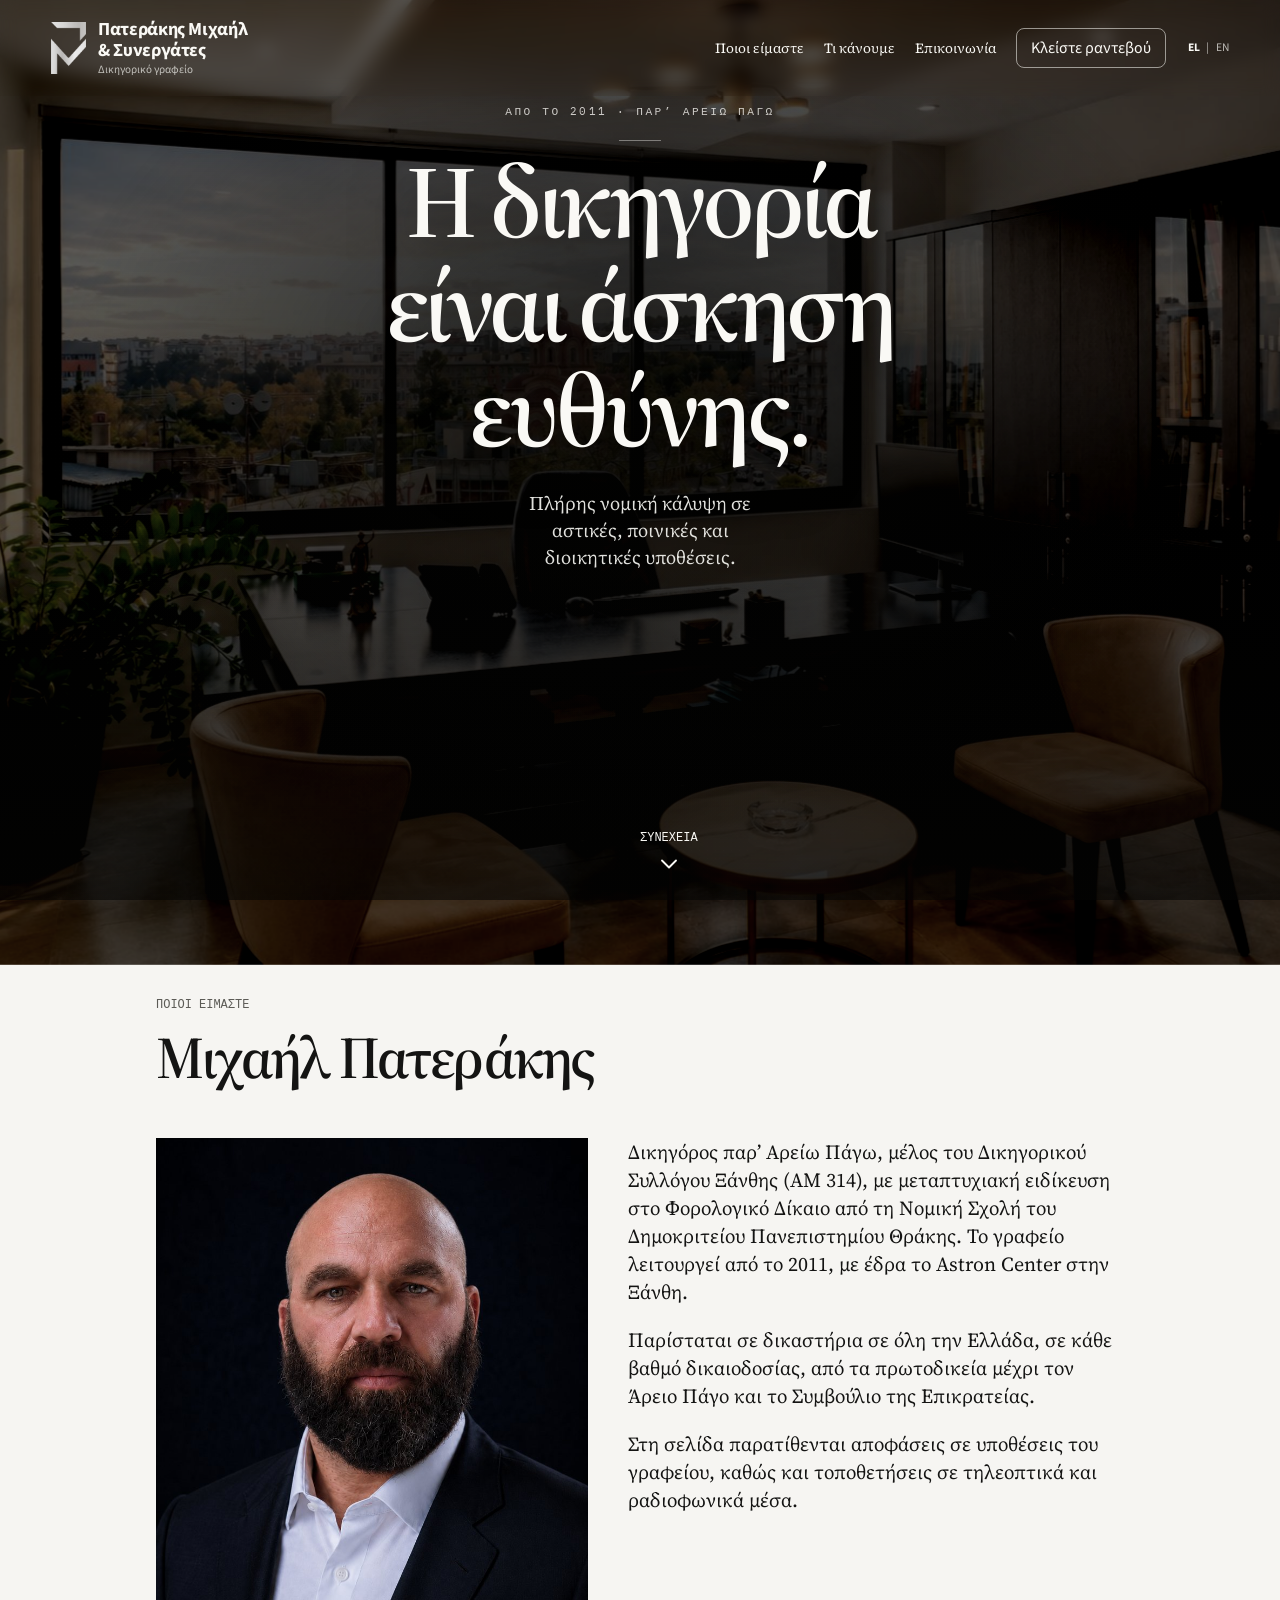
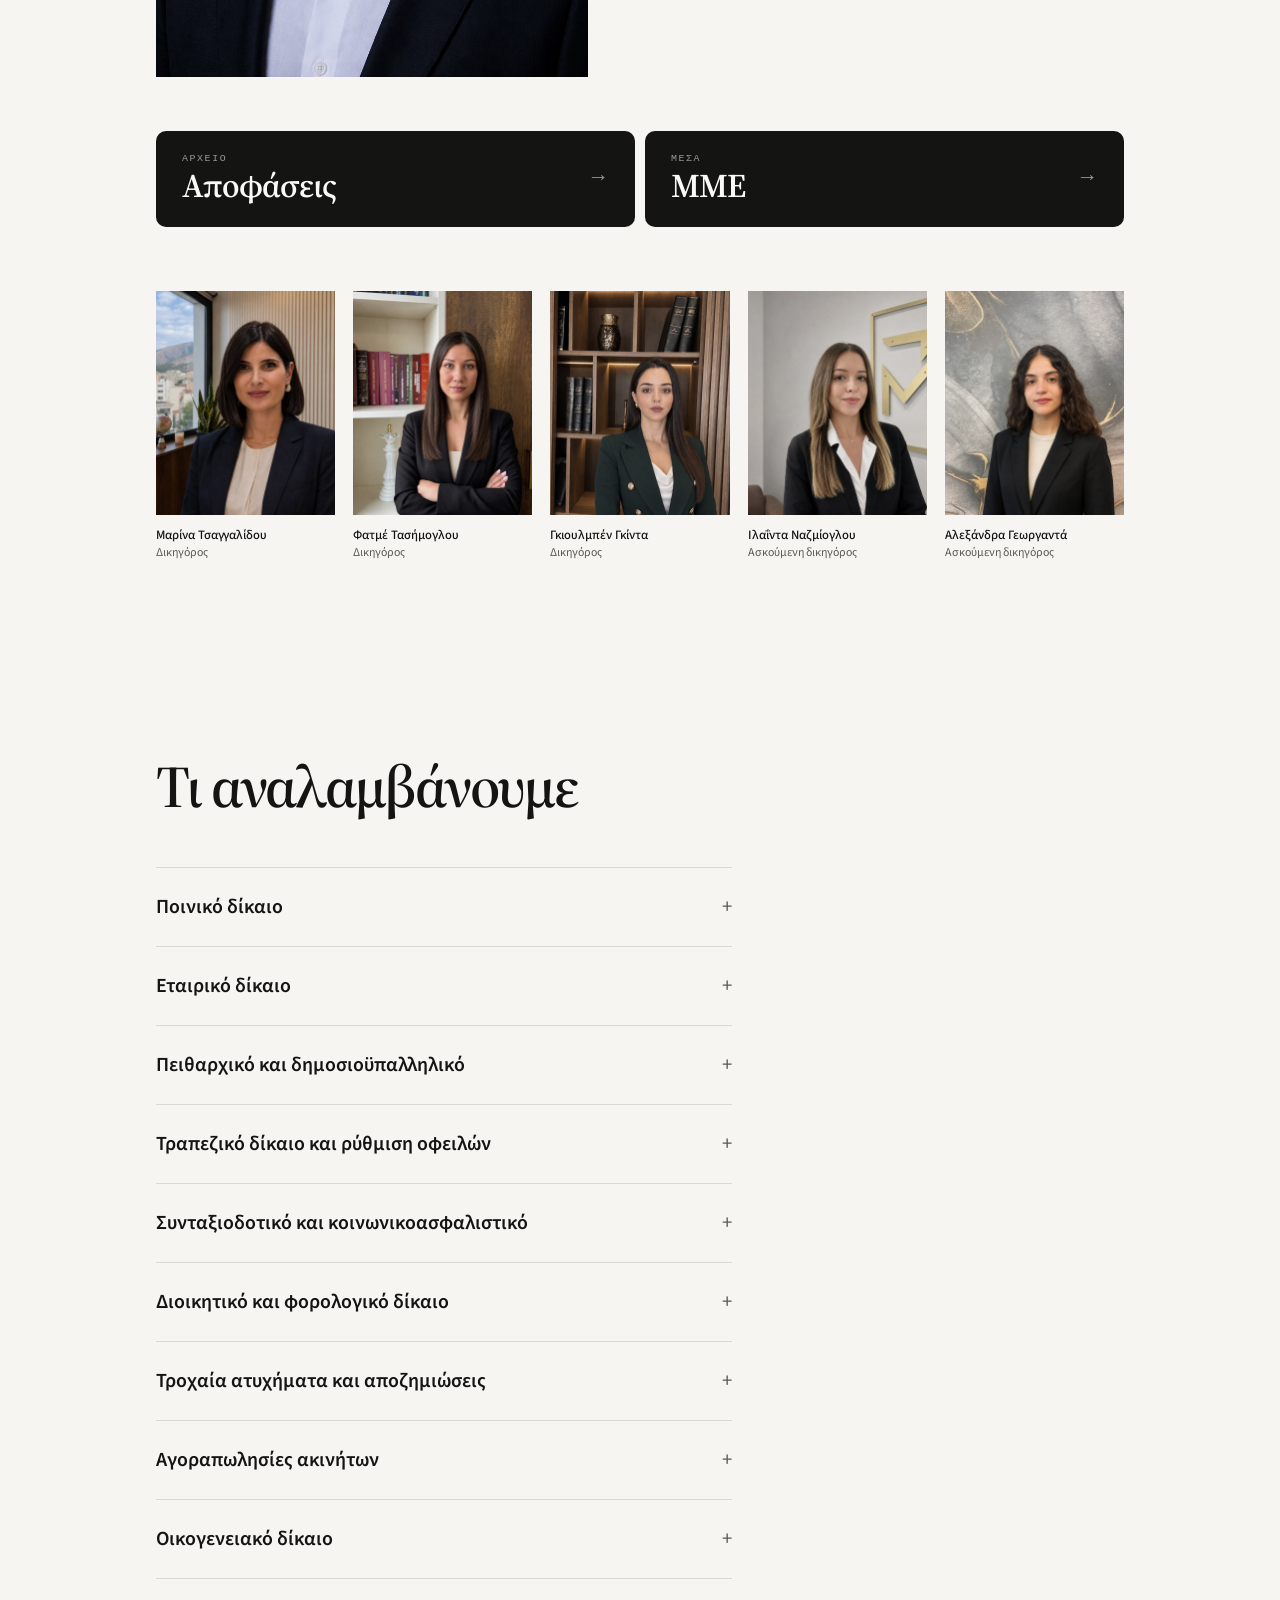
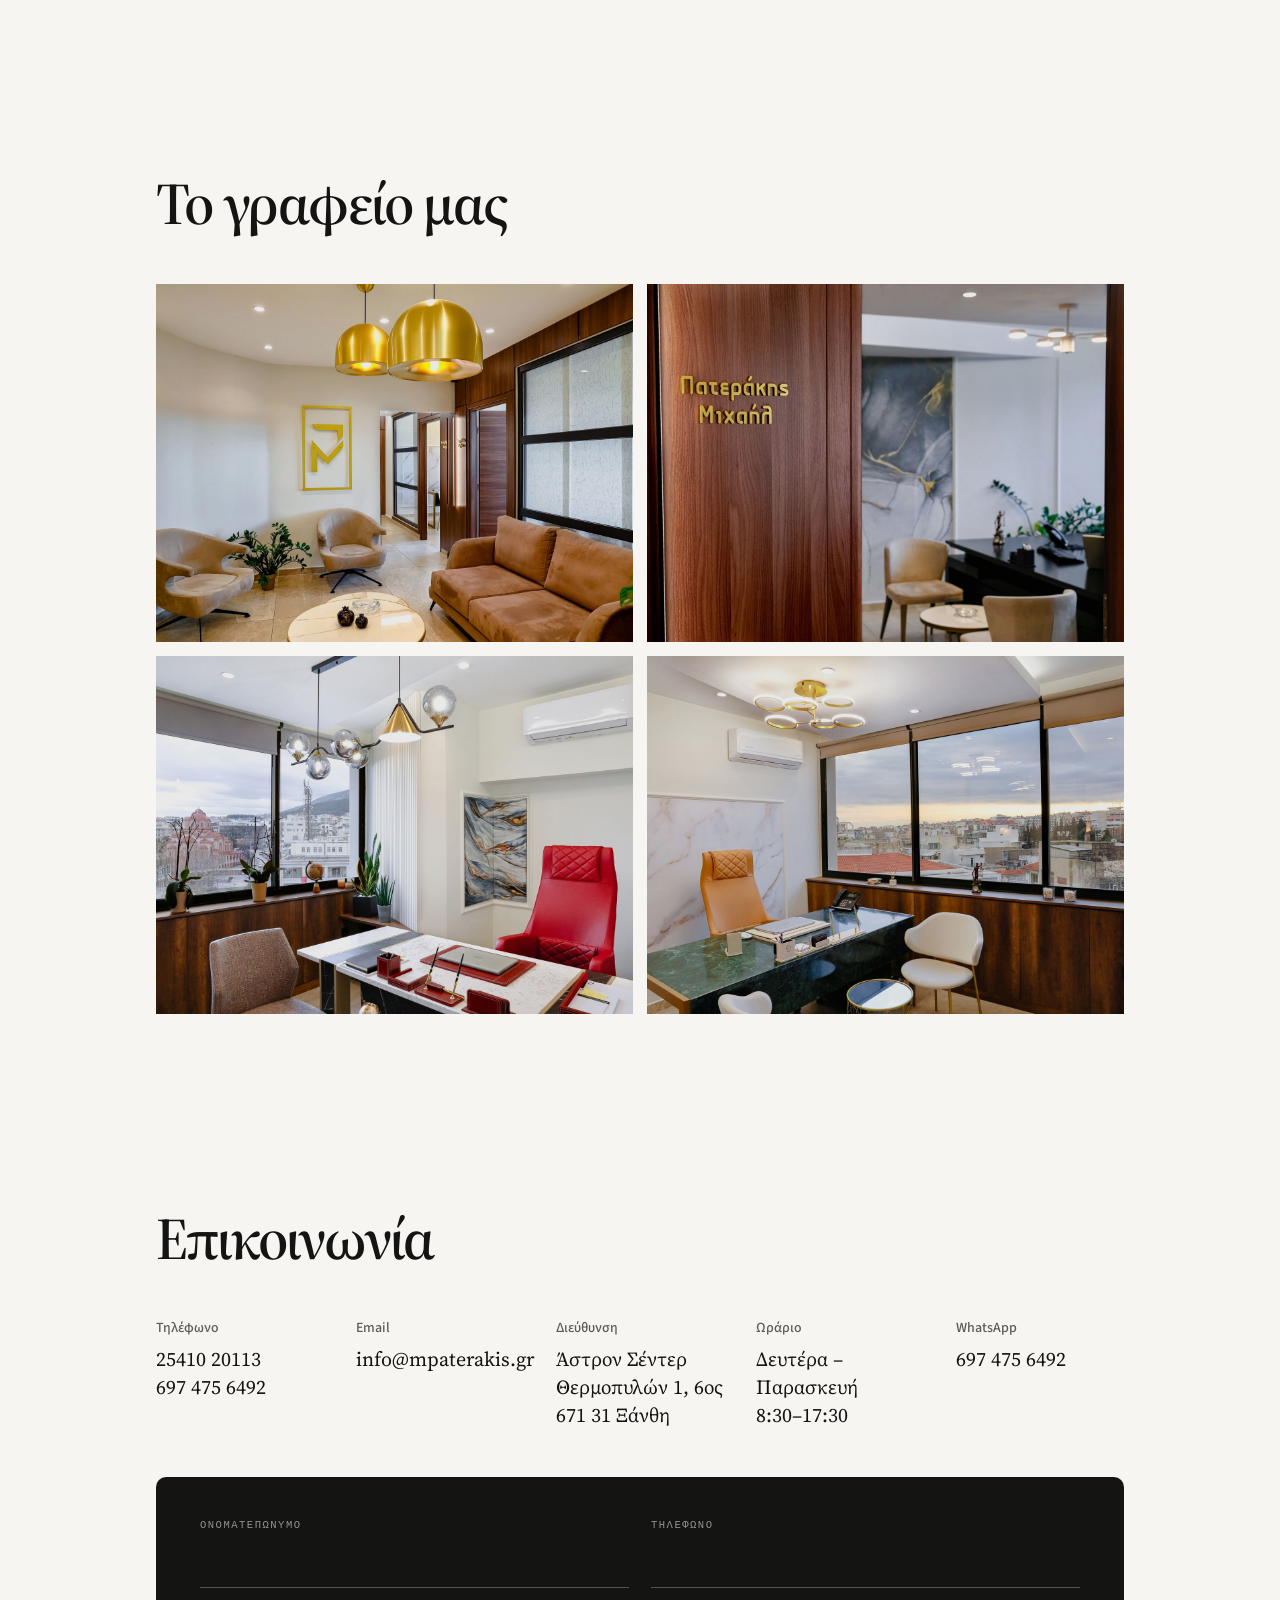
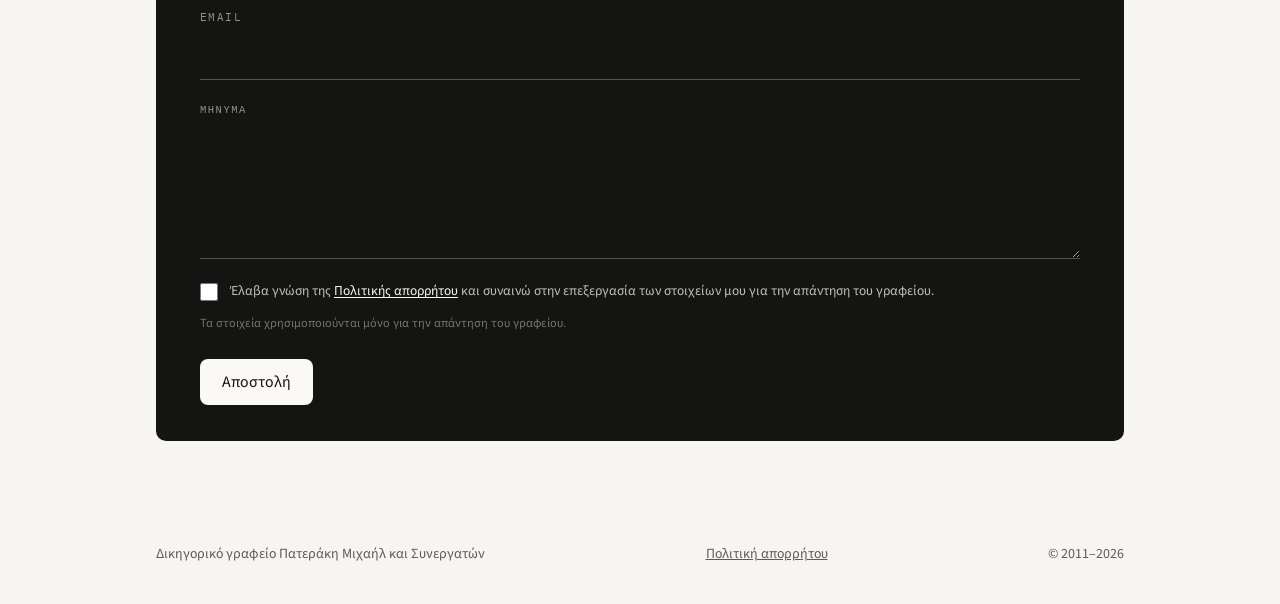
==== commit ea8fc55f: "2026-09-06: practice areas reordered + Corporate law added" ====
--- a/index.html
+++ b/index.html
@@ -670,7 +670,7 @@
 <meta name="twitter:description" content="Επίσημη ιστοσελίδα του δικηγορικού γραφείου Μιχαήλ Πατεράκη και Συνεργατών στην Ξάνθη, παρέχοντας νομική κάλυψη σε αστικές, ποινικές και διοικητικές υποθέσεις.">
 <meta name="twitter:image" content="https://www.mpaterakis.gr/og-image.jpg">
 <link rel="preload" as="image" href="assets/grafeio.jpg" fetchpriority="high">
-<script type="application/ld+json">{"@context": "https://schema.org", "@type": "LegalService", "@id": "https://www.mpaterakis.gr/#org", "name": "Δικηγορικό γραφείο Πατεράκη Μιχαήλ και Συνεργατών", "alternateName": "Paterakis Law Office", "url": "https://www.mpaterakis.gr/", "logo": "https://www.mpaterakis.gr/logo-mark-black.png", "image": "https://www.mpaterakis.gr/og-image.jpg", "telephone": "+302541020113", "email": "info@mpaterakis.gr", "foundingDate": "2011", "address": {"@type": "PostalAddress", "streetAddress": "Θερμοπυλών 1, Άστρον Σέντερ, 6ος όροφος", "addressLocality": "Ξάνθη", "postalCode": "671 31", "addressCountry": "GR"}, "areaServed": ["Ξάνθη", "Θράκη", "Ανατολική Μακεδονία", "Ελλάδα"], "openingHoursSpecification": [{"@type": "OpeningHoursSpecification", "dayOfWeek": ["Monday", "Tuesday", "Wednesday", "Thursday", "Friday"], "opens": "08:30", "closes": "17:30"}], "founder": {"@id": "https://www.mpaterakis.gr/#mp"}, "employee": [{"@id": "https://www.mpaterakis.gr/#mp"}, {"@type": "Person", "name": "Μαρίνα Τσαγγαλίδου", "jobTitle": "Δικηγόρος", "worksFor": {"@id": "https://www.mpaterakis.gr/#org"}}, {"@type": "Person", "name": "Φατμέ Τασήμογλου", "jobTitle": "Δικηγόρος", "worksFor": {"@id": "https://www.mpaterakis.gr/#org"}}, {"@type": "Person", "name": "Γκιουλμπέν Γκιντά", "jobTitle": "Δικηγόρος", "worksFor": {"@id": "https://www.mpaterakis.gr/#org"}}, {"@type": "Person", "name": "Ιλάιντα Ναζμίογλου", "jobTitle": "Ασκούμενη δικηγόρος", "worksFor": {"@id": "https://www.mpaterakis.gr/#org"}}, {"@type": "Person", "name": "Αλεξάνδρα Γεωργαντά", "jobTitle": "Ασκούμενη δικηγόρος", "worksFor": {"@id": "https://www.mpaterakis.gr/#org"}}], "contactPoint": [{"@type": "ContactPoint", "telephone": "+302541020113", "contactType": "customer service", "availableLanguage": ["Greek", "English"], "areaServed": "GR"}], "hasOfferCatalog": {"@type": "OfferCatalog", "name": "Τομείς δικαίου", "itemListElement": [{"@type": "Offer", "itemOffered": {"@type": "Service", "name": "Τραπεζικό δίκαιο και ρύθμιση οφειλών"}}, {"@type": "Offer", "itemOffered": {"@type": "Service", "name": "Πειθαρχικό και δημοσιοϋπαλληλικό"}}, {"@type": "Offer", "itemOffered": {"@type": "Service", "name": "Συνταξιοδοτικό και κοινωνικοασφαλιστικό"}}, {"@type": "Offer", "itemOffered": {"@type": "Service", "name": "Διοικητικό και φορολογικό δίκαιο"}}, {"@type": "Offer", "itemOffered": {"@type": "Service", "name": "Ποινικό δίκαιο"}}, {"@type": "Offer", "itemOffered": {"@type": "Service", "name": "Οικογενειακό δίκαιο"}}, {"@type": "Offer", "itemOffered": {"@type": "Service", "name": "Τροχαία ατυχήματα και αποζημιώσεις"}}, {"@type": "Offer", "itemOffered": {"@type": "Service", "name": "Αγοραπωλησίες ακινήτων"}}]}, "knowsLanguage": ["el", "en"], "sameAs": ["https://wa.me/306974756492"]}</script>
+<script type="application/ld+json">{"@context": "https://schema.org", "@type": "LegalService", "@id": "https://www.mpaterakis.gr/#org", "name": "Δικηγορικό γραφείο Πατεράκη Μιχαήλ και Συνεργατών", "alternateName": "Paterakis Law Office", "url": "https://www.mpaterakis.gr/", "logo": "https://www.mpaterakis.gr/logo-mark-black.png", "image": "https://www.mpaterakis.gr/og-image.jpg", "telephone": "+302541020113", "email": "info@mpaterakis.gr", "foundingDate": "2011", "address": {"@type": "PostalAddress", "streetAddress": "Θερμοπυλών 1, Άστρον Σέντερ, 6ος όροφος", "addressLocality": "Ξάνθη", "postalCode": "671 31", "addressCountry": "GR"}, "areaServed": ["Ξάνθη", "Θράκη", "Ανατολική Μακεδονία", "Ελλάδα"], "openingHoursSpecification": [{"@type": "OpeningHoursSpecification", "dayOfWeek": ["Monday", "Tuesday", "Wednesday", "Thursday", "Friday"], "opens": "08:30", "closes": "17:30"}], "founder": {"@id": "https://www.mpaterakis.gr/#mp"}, "employee": [{"@id": "https://www.mpaterakis.gr/#mp"}, {"@type": "Person", "name": "Μαρίνα Τσαγγαλίδου", "jobTitle": "Δικηγόρος", "worksFor": {"@id": "https://www.mpaterakis.gr/#org"}}, {"@type": "Person", "name": "Φατμέ Τασήμογλου", "jobTitle": "Δικηγόρος", "worksFor": {"@id": "https://www.mpaterakis.gr/#org"}}, {"@type": "Person", "name": "Γκιουλμπέν Γκιντά", "jobTitle": "Δικηγόρος", "worksFor": {"@id": "https://www.mpaterakis.gr/#org"}}, {"@type": "Person", "name": "Ιλάιντα Ναζμίογλου", "jobTitle": "Ασκούμενη δικηγόρος", "worksFor": {"@id": "https://www.mpaterakis.gr/#org"}}, {"@type": "Person", "name": "Αλεξάνδρα Γεωργαντά", "jobTitle": "Ασκούμενη δικηγόρος", "worksFor": {"@id": "https://www.mpaterakis.gr/#org"}}], "contactPoint": [{"@type": "ContactPoint", "telephone": "+302541020113", "contactType": "customer service", "availableLanguage": ["Greek", "English"], "areaServed": "GR"}], "hasOfferCatalog": {"@type": "OfferCatalog", "name": "Τομείς δικαίου", "itemListElement": [{"@type": "Offer", "itemOffered": {"@type": "Service", "name": "Ποινικό δίκαιο"}}, {"@type": "Offer", "itemOffered": {"@type": "Service", "name": "Εταιρικό δίκαιο"}}, {"@type": "Offer", "itemOffered": {"@type": "Service", "name": "Πειθαρχικό και δημοσιοϋπαλληλικό"}}, {"@type": "Offer", "itemOffered": {"@type": "Service", "name": "Τραπεζικό δίκαιο και ρύθμιση οφειλών"}}, {"@type": "Offer", "itemOffered": {"@type": "Service", "name": "Συνταξιοδοτικό και κοινωνικοασφαλιστικό"}}, {"@type": "Offer", "itemOffered": {"@type": "Service", "name": "Διοικητικό και φορολογικό δίκαιο"}}, {"@type": "Offer", "itemOffered": {"@type": "Service", "name": "Τροχαία ατυχήματα και αποζημιώσεις"}}, {"@type": "Offer", "itemOffered": {"@type": "Service", "name": "Αγοραπωλησίες ακινήτων"}}, {"@type": "Offer", "itemOffered": {"@type": "Service", "name": "Οικογενειακό δίκαιο"}}]}, "knowsLanguage": ["el", "en"], "sameAs": ["https://wa.me/306974756492"]}</script>
 <script type="application/ld+json">{"@context": "https://schema.org", "@type": "Person", "@id": "https://www.mpaterakis.gr/#mp", "name": "Μιχαήλ Πατεράκης", "alternateName": "Michail Paterakis", "jobTitle": "Δικηγόρος παρ’ Αρείω Πάγω", "worksFor": {"@id": "https://www.mpaterakis.gr/#org"}, "memberOf": {"@type": "Organization", "name": "Δικηγορικός Σύλλογος Ξάνθης"}, "alumniOf": {"@type": "CollegeOrUniversity", "name": "Νομική Σχολή Δημοκριτείου Πανεπιστημίου Θράκης"}, "image": "https://www.mpaterakis.gr/assets/ph/mp-portrait.jpg", "url": "https://www.mpaterakis.gr/#poioi"}</script>
 <link rel="alternate" hreflang="el" href="https://www.mpaterakis.gr/">
 <link rel="alternate" hreflang="en" href="https://www.mpaterakis.gr/?lang=en">
@@ -788,12 +788,20 @@
     <h2 data-i18n="areas.h2">Τι αναλαμβάνουμε</h2>
     <div class="areas">
       <article>
-        <h3 data-i18n="areas.1.t">Τραπεζικό δίκαιο και ρύθμιση οφειλών</h3>
-        <p data-i18n="areas.1.b">Ανακοπές, ρυθμίσεις και προστασία της κύριας κατοικίας έναντι τραπεζών και εταιρειών διαχείρισης.</p>
+        <h3 data-i18n="areas.5.t">Ποινικό δίκαιο</h3>
+        <p data-i18n="areas.5.b">Υπεράσπιση και υποστήριξη κατηγορίας, από την προανάκριση έως το ακροατήριο κάθε βαθμού.</p>
+      </article>
+      <article>
+        <h3 data-i18n="areas.9.t">Εταιρικό δίκαιο</h3>
+        <p data-i18n="areas.9.b">Σύσταση και λειτουργία εταιρειών, καταστατικά, συμφωνίες εταίρων και εταιρικές διαφορές.</p>
       </article>
       <article>
         <h3 data-i18n="areas.2.t">Πειθαρχικό και δημοσιοϋπαλληλικό</h3>
         <p data-i18n="areas.2.b">Υπεράσπιση σε ΕΔΕ, πειθαρχικά συμβούλια και διοικητικά δικαστήρια.</p>
+      </article>
+      <article>
+        <h3 data-i18n="areas.1.t">Τραπεζικό δίκαιο και ρύθμιση οφειλών</h3>
+        <p data-i18n="areas.1.b">Ανακοπές, ρυθμίσεις και προστασία της κύριας κατοικίας έναντι τραπεζών και εταιρειών διαχείρισης.</p>
       </article>
       <article>
         <h3 data-i18n="areas.3.t">Συνταξιοδοτικό και κοινωνικοασφαλιστικό</h3>
@@ -804,20 +812,16 @@
         <p data-i18n="areas.4.b">Προσφυγές κατά πράξεων της διοίκησης, της φορολογικής αρχής και των ταμείων.</p>
       </article>
       <article>
-        <h3 data-i18n="areas.5.t">Ποινικό δίκαιο</h3>
-        <p data-i18n="areas.5.b">Υπεράσπιση και υποστήριξη κατηγορίας, από την προανάκριση έως το ακροατήριο κάθε βαθμού.</p>
-      </article>
-      <article>
-        <h3 data-i18n="areas.6.t">Οικογενειακό δίκαιο</h3>
-        <p data-i18n="areas.6.b">Διαζύγια, διατροφές και επιμέλεια, με προτεραιότητα στο συμφέρον του τέκνου.</p>
-      </article>
-      <article>
         <h3 data-i18n="areas.7.t">Τροχαία ατυχήματα και αποζημιώσεις</h3>
         <p data-i18n="areas.7.b">Διεκδίκηση αποζημίωσης και παράσταση στην ποινική δίκη, για τον παθόντα ή τον οδηγό.</p>
       </article>
       <article>
         <h3 data-i18n="areas.8.t">Αγοραπωλησίες ακινήτων</h3>
         <p data-i18n="areas.8.b">Έλεγχος τίτλων, σύνταξη συμβολαίου και εκπροσώπηση στον συμβολαιογράφο και στο Κτηματολόγιο.</p>
+      </article>
+      <article>
+        <h3 data-i18n="areas.6.t">Οικογενειακό δίκαιο</h3>
+        <p data-i18n="areas.6.b">Διαζύγια, διατροφές και επιμέλεια, με προτεραιότητα στο συμφέρον του τέκνου.</p>
       </article>
     </div>
   </div>
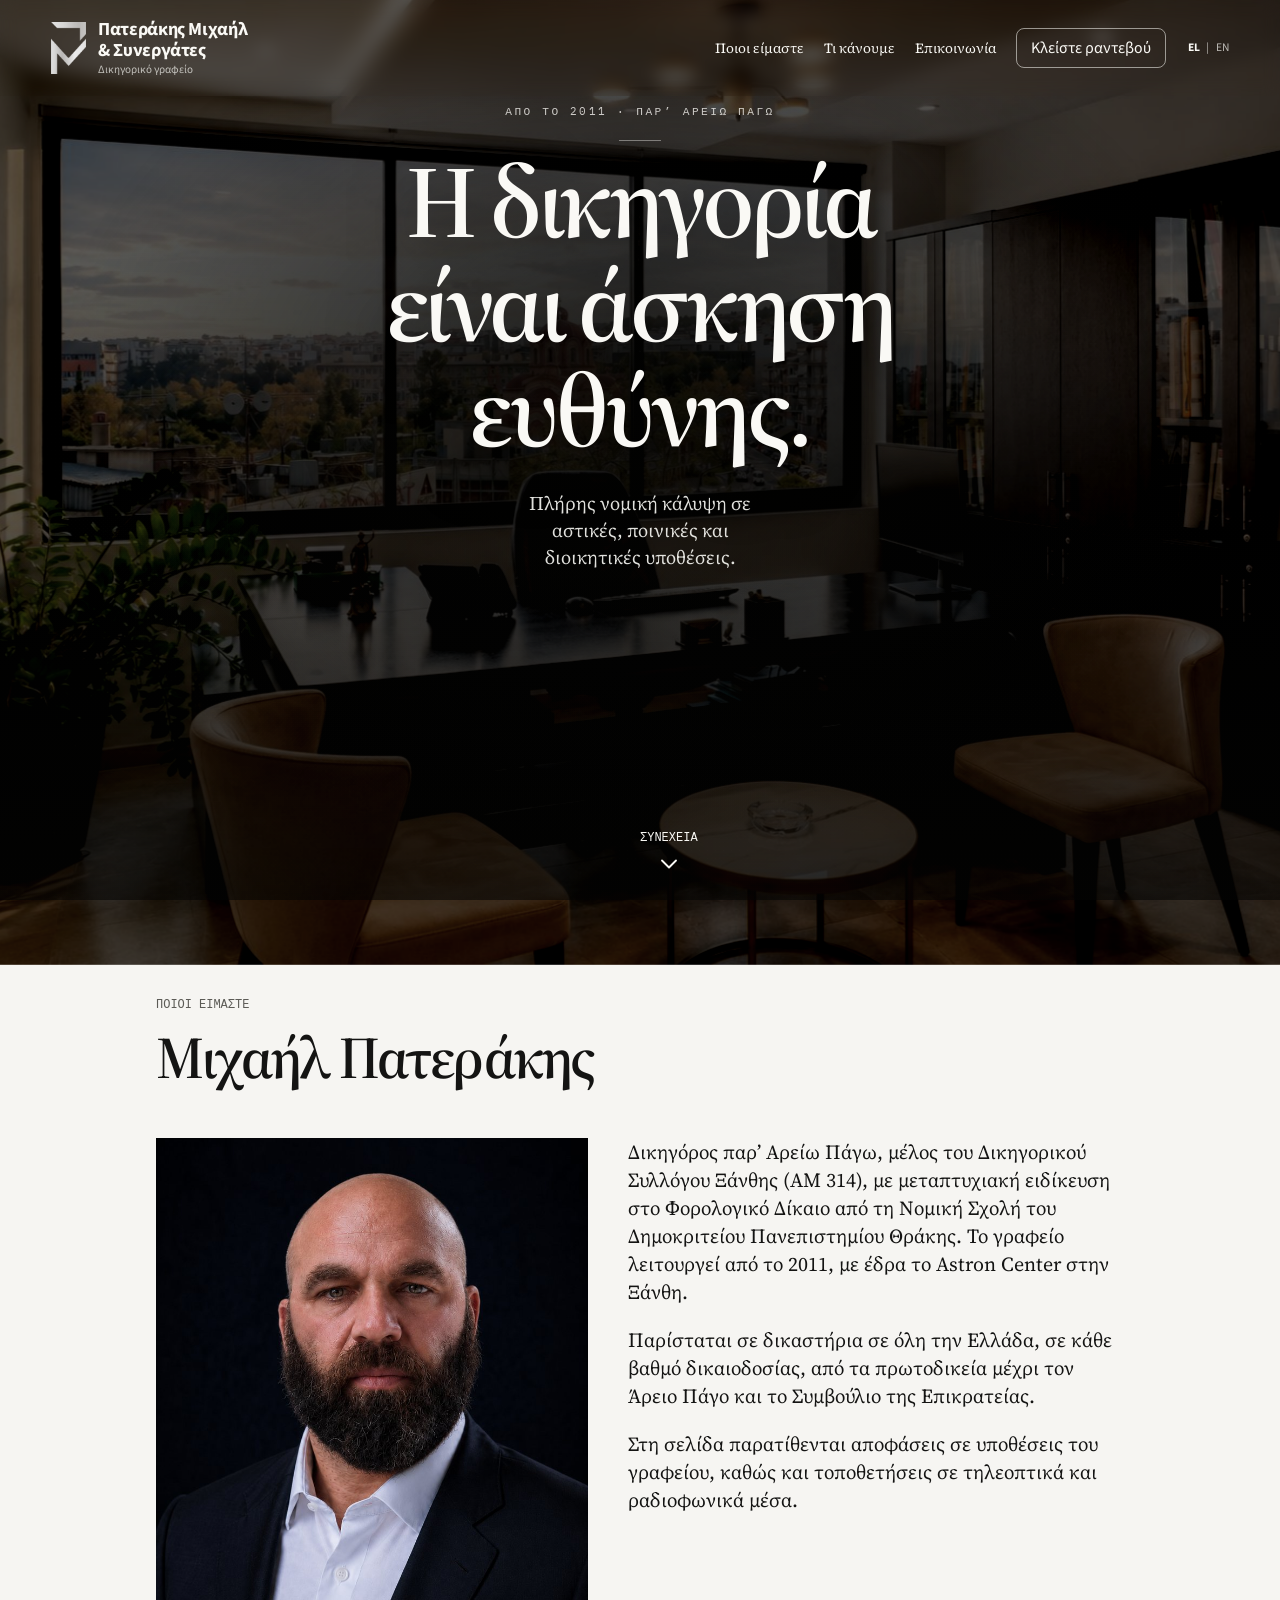
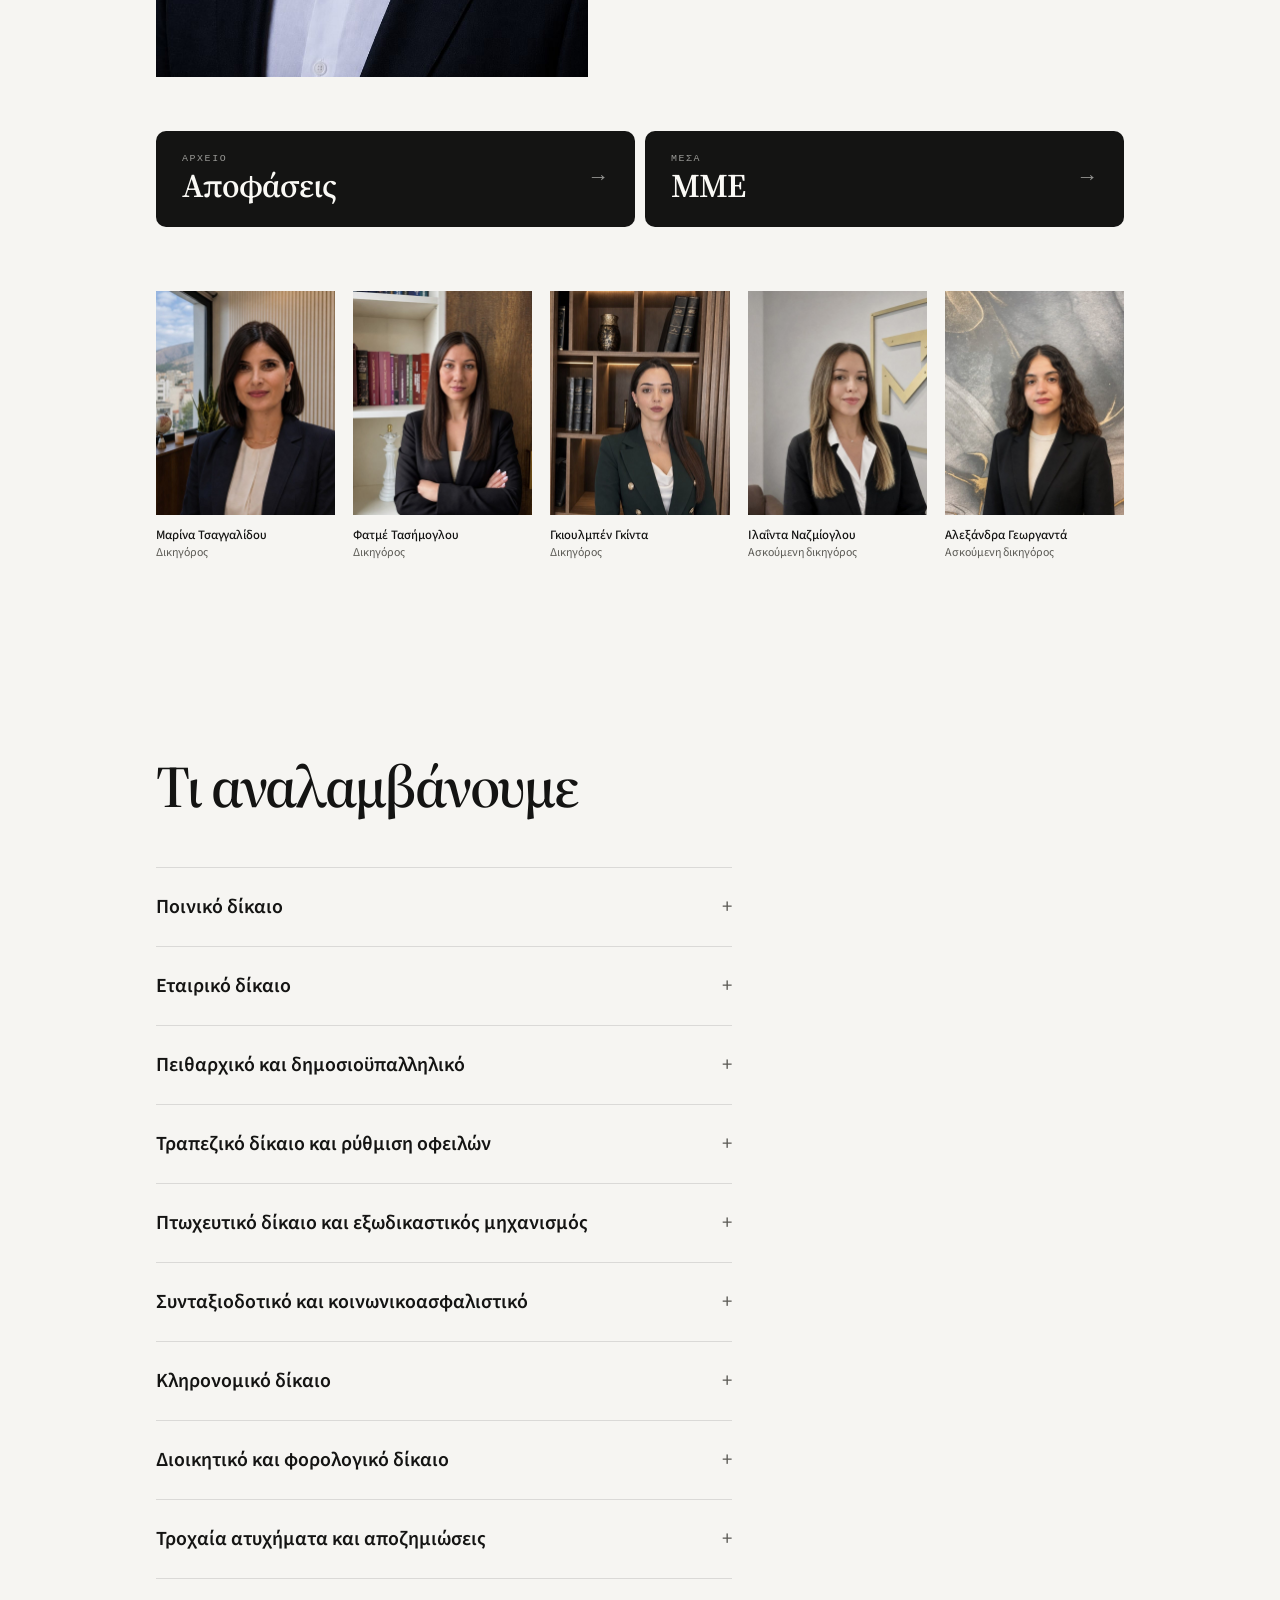
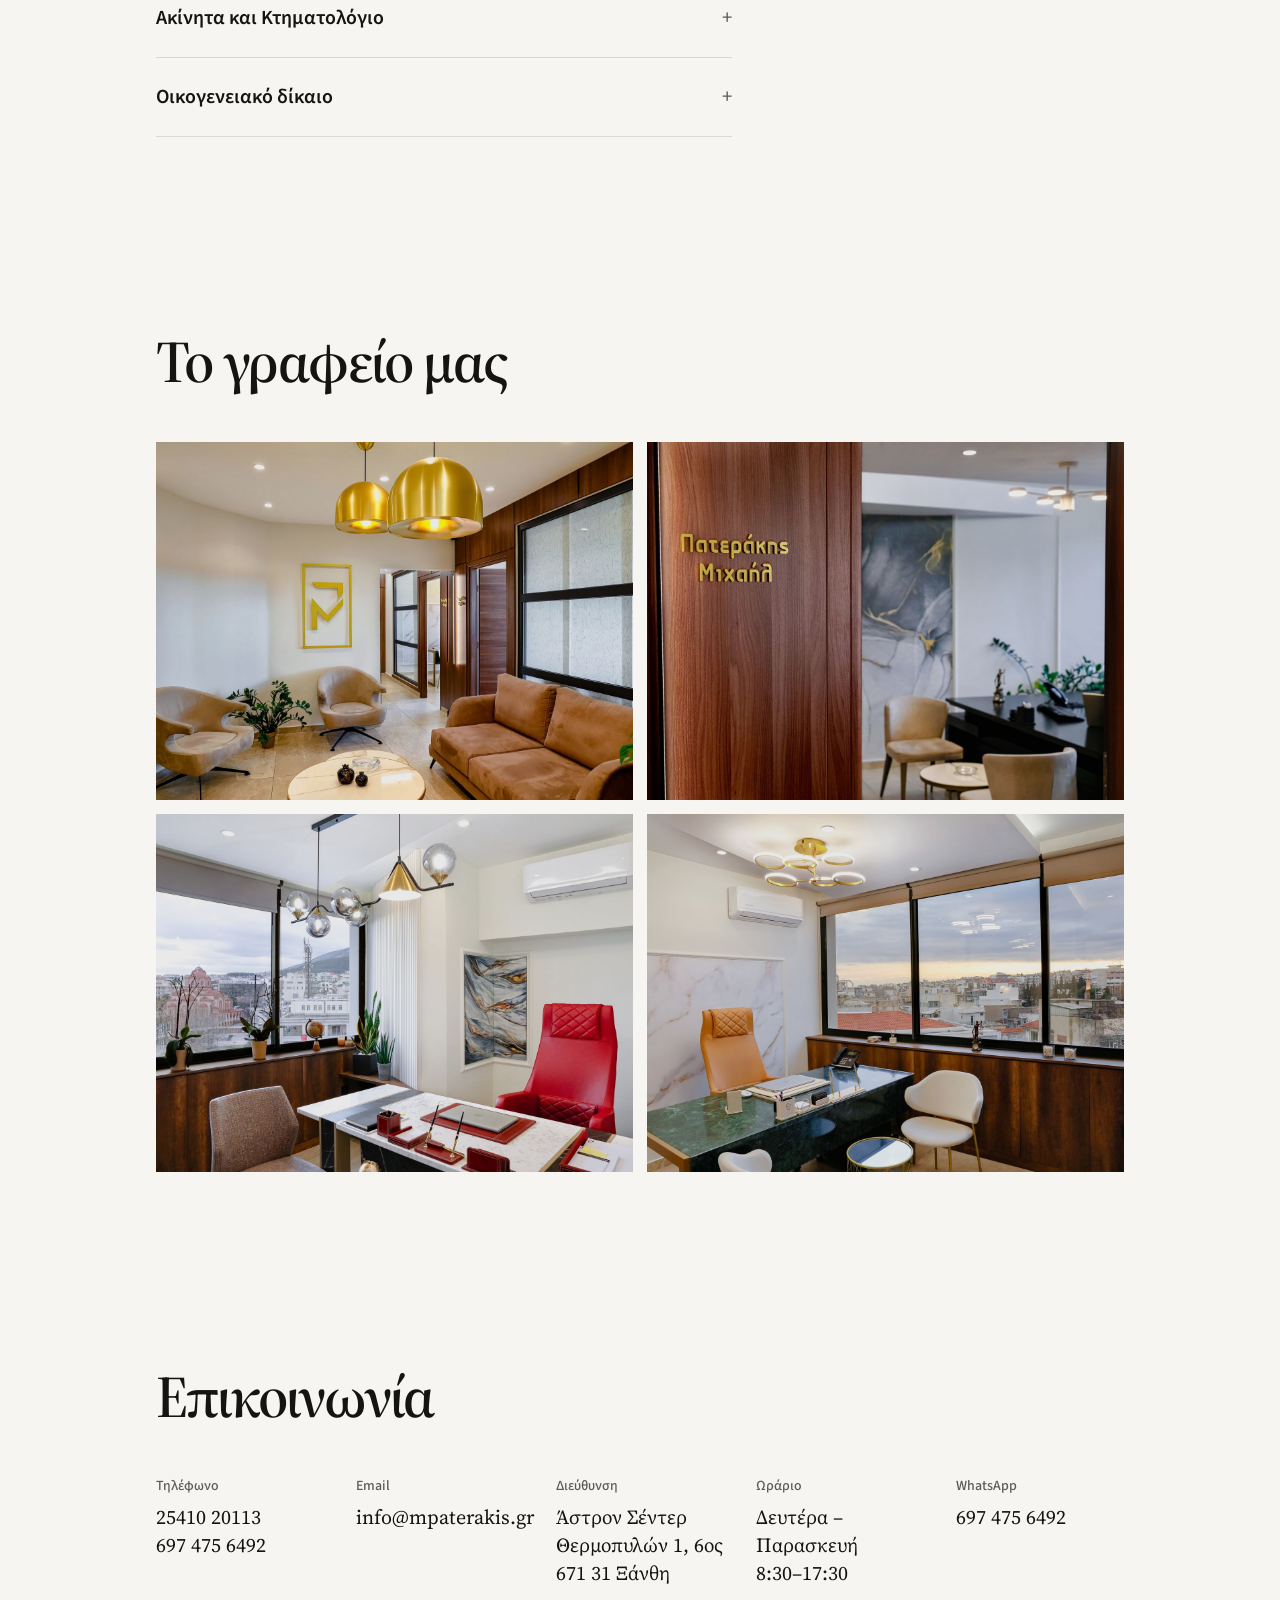
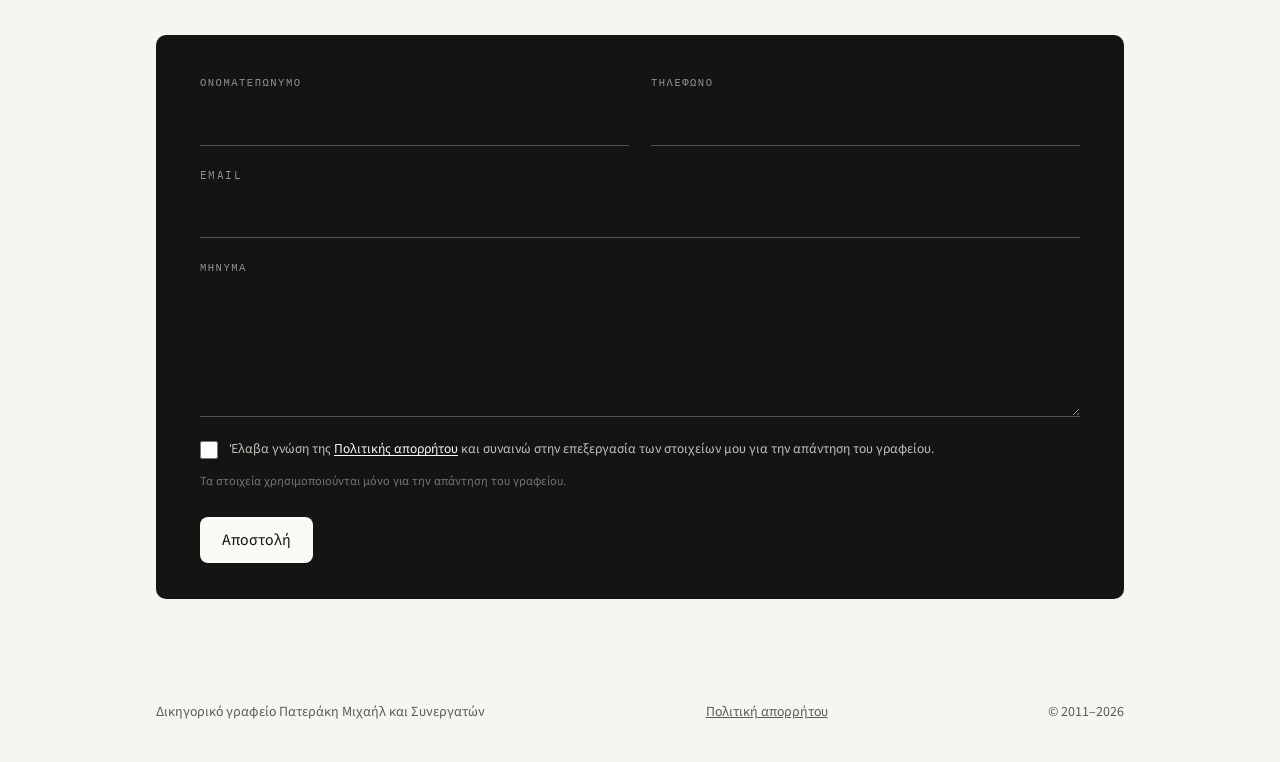
==== commit a3ac559a: "2026-09-06: + Inheritance, + Insolvency, Real estate & Cadastre" ====
--- a/index.html
+++ b/index.html
@@ -670,7 +670,7 @@
 <meta name="twitter:description" content="Επίσημη ιστοσελίδα του δικηγορικού γραφείου Μιχαήλ Πατεράκη και Συνεργατών στην Ξάνθη, παρέχοντας νομική κάλυψη σε αστικές, ποινικές και διοικητικές υποθέσεις.">
 <meta name="twitter:image" content="https://www.mpaterakis.gr/og-image.jpg">
 <link rel="preload" as="image" href="assets/grafeio.jpg" fetchpriority="high">
-<script type="application/ld+json">{"@context": "https://schema.org", "@type": "LegalService", "@id": "https://www.mpaterakis.gr/#org", "name": "Δικηγορικό γραφείο Πατεράκη Μιχαήλ και Συνεργατών", "alternateName": "Paterakis Law Office", "url": "https://www.mpaterakis.gr/", "logo": "https://www.mpaterakis.gr/logo-mark-black.png", "image": "https://www.mpaterakis.gr/og-image.jpg", "telephone": "+302541020113", "email": "info@mpaterakis.gr", "foundingDate": "2011", "address": {"@type": "PostalAddress", "streetAddress": "Θερμοπυλών 1, Άστρον Σέντερ, 6ος όροφος", "addressLocality": "Ξάνθη", "postalCode": "671 31", "addressCountry": "GR"}, "areaServed": ["Ξάνθη", "Θράκη", "Ανατολική Μακεδονία", "Ελλάδα"], "openingHoursSpecification": [{"@type": "OpeningHoursSpecification", "dayOfWeek": ["Monday", "Tuesday", "Wednesday", "Thursday", "Friday"], "opens": "08:30", "closes": "17:30"}], "founder": {"@id": "https://www.mpaterakis.gr/#mp"}, "employee": [{"@id": "https://www.mpaterakis.gr/#mp"}, {"@type": "Person", "name": "Μαρίνα Τσαγγαλίδου", "jobTitle": "Δικηγόρος", "worksFor": {"@id": "https://www.mpaterakis.gr/#org"}}, {"@type": "Person", "name": "Φατμέ Τασήμογλου", "jobTitle": "Δικηγόρος", "worksFor": {"@id": "https://www.mpaterakis.gr/#org"}}, {"@type": "Person", "name": "Γκιουλμπέν Γκιντά", "jobTitle": "Δικηγόρος", "worksFor": {"@id": "https://www.mpaterakis.gr/#org"}}, {"@type": "Person", "name": "Ιλάιντα Ναζμίογλου", "jobTitle": "Ασκούμενη δικηγόρος", "worksFor": {"@id": "https://www.mpaterakis.gr/#org"}}, {"@type": "Person", "name": "Αλεξάνδρα Γεωργαντά", "jobTitle": "Ασκούμενη δικηγόρος", "worksFor": {"@id": "https://www.mpaterakis.gr/#org"}}], "contactPoint": [{"@type": "ContactPoint", "telephone": "+302541020113", "contactType": "customer service", "availableLanguage": ["Greek", "English"], "areaServed": "GR"}], "hasOfferCatalog": {"@type": "OfferCatalog", "name": "Τομείς δικαίου", "itemListElement": [{"@type": "Offer", "itemOffered": {"@type": "Service", "name": "Ποινικό δίκαιο"}}, {"@type": "Offer", "itemOffered": {"@type": "Service", "name": "Εταιρικό δίκαιο"}}, {"@type": "Offer", "itemOffered": {"@type": "Service", "name": "Πειθαρχικό και δημοσιοϋπαλληλικό"}}, {"@type": "Offer", "itemOffered": {"@type": "Service", "name": "Τραπεζικό δίκαιο και ρύθμιση οφειλών"}}, {"@type": "Offer", "itemOffered": {"@type": "Service", "name": "Συνταξιοδοτικό και κοινωνικοασφαλιστικό"}}, {"@type": "Offer", "itemOffered": {"@type": "Service", "name": "Διοικητικό και φορολογικό δίκαιο"}}, {"@type": "Offer", "itemOffered": {"@type": "Service", "name": "Τροχαία ατυχήματα και αποζημιώσεις"}}, {"@type": "Offer", "itemOffered": {"@type": "Service", "name": "Αγοραπωλησίες ακινήτων"}}, {"@type": "Offer", "itemOffered": {"@type": "Service", "name": "Οικογενειακό δίκαιο"}}]}, "knowsLanguage": ["el", "en"], "sameAs": ["https://wa.me/306974756492"]}</script>
+<script type="application/ld+json">{"@context": "https://schema.org", "@type": "LegalService", "@id": "https://www.mpaterakis.gr/#org", "name": "Δικηγορικό γραφείο Πατεράκη Μιχαήλ και Συνεργατών", "alternateName": "Paterakis Law Office", "url": "https://www.mpaterakis.gr/", "logo": "https://www.mpaterakis.gr/logo-mark-black.png", "image": "https://www.mpaterakis.gr/og-image.jpg", "telephone": "+302541020113", "email": "info@mpaterakis.gr", "foundingDate": "2011", "address": {"@type": "PostalAddress", "streetAddress": "Θερμοπυλών 1, Άστρον Σέντερ, 6ος όροφος", "addressLocality": "Ξάνθη", "postalCode": "671 31", "addressCountry": "GR"}, "areaServed": ["Ξάνθη", "Θράκη", "Ανατολική Μακεδονία", "Ελλάδα"], "openingHoursSpecification": [{"@type": "OpeningHoursSpecification", "dayOfWeek": ["Monday", "Tuesday", "Wednesday", "Thursday", "Friday"], "opens": "08:30", "closes": "17:30"}], "founder": {"@id": "https://www.mpaterakis.gr/#mp"}, "employee": [{"@id": "https://www.mpaterakis.gr/#mp"}, {"@type": "Person", "name": "Μαρίνα Τσαγγαλίδου", "jobTitle": "Δικηγόρος", "worksFor": {"@id": "https://www.mpaterakis.gr/#org"}}, {"@type": "Person", "name": "Φατμέ Τασήμογλου", "jobTitle": "Δικηγόρος", "worksFor": {"@id": "https://www.mpaterakis.gr/#org"}}, {"@type": "Person", "name": "Γκιουλμπέν Γκιντά", "jobTitle": "Δικηγόρος", "worksFor": {"@id": "https://www.mpaterakis.gr/#org"}}, {"@type": "Person", "name": "Ιλάιντα Ναζμίογλου", "jobTitle": "Ασκούμενη δικηγόρος", "worksFor": {"@id": "https://www.mpaterakis.gr/#org"}}, {"@type": "Person", "name": "Αλεξάνδρα Γεωργαντά", "jobTitle": "Ασκούμενη δικηγόρος", "worksFor": {"@id": "https://www.mpaterakis.gr/#org"}}], "contactPoint": [{"@type": "ContactPoint", "telephone": "+302541020113", "contactType": "customer service", "availableLanguage": ["Greek", "English"], "areaServed": "GR"}], "hasOfferCatalog": {"@type": "OfferCatalog", "name": "Τομείς δικαίου", "itemListElement": [{"@type": "Offer", "itemOffered": {"@type": "Service", "name": "Ποινικό δίκαιο"}}, {"@type": "Offer", "itemOffered": {"@type": "Service", "name": "Εταιρικό δίκαιο"}}, {"@type": "Offer", "itemOffered": {"@type": "Service", "name": "Πειθαρχικό και δημοσιοϋπαλληλικό"}}, {"@type": "Offer", "itemOffered": {"@type": "Service", "name": "Τραπεζικό δίκαιο και ρύθμιση οφειλών"}}, {"@type": "Offer", "itemOffered": {"@type": "Service", "name": "Πτωχευτικό δίκαιο και εξωδικαστικός μηχανισμός"}}, {"@type": "Offer", "itemOffered": {"@type": "Service", "name": "Συνταξιοδοτικό και κοινωνικοασφαλιστικό"}}, {"@type": "Offer", "itemOffered": {"@type": "Service", "name": "Κληρονομικό δίκαιο"}}, {"@type": "Offer", "itemOffered": {"@type": "Service", "name": "Διοικητικό και φορολογικό δίκαιο"}}, {"@type": "Offer", "itemOffered": {"@type": "Service", "name": "Τροχαία ατυχήματα και αποζημιώσεις"}}, {"@type": "Offer", "itemOffered": {"@type": "Service", "name": "Ακίνητα και Κτηματολόγιο"}}, {"@type": "Offer", "itemOffered": {"@type": "Service", "name": "Οικογενειακό δίκαιο"}}]}, "knowsLanguage": ["el", "en"], "sameAs": ["https://wa.me/306974756492"]}</script>
 <script type="application/ld+json">{"@context": "https://schema.org", "@type": "Person", "@id": "https://www.mpaterakis.gr/#mp", "name": "Μιχαήλ Πατεράκης", "alternateName": "Michail Paterakis", "jobTitle": "Δικηγόρος παρ’ Αρείω Πάγω", "worksFor": {"@id": "https://www.mpaterakis.gr/#org"}, "memberOf": {"@type": "Organization", "name": "Δικηγορικός Σύλλογος Ξάνθης"}, "alumniOf": {"@type": "CollegeOrUniversity", "name": "Νομική Σχολή Δημοκριτείου Πανεπιστημίου Θράκης"}, "image": "https://www.mpaterakis.gr/assets/ph/mp-portrait.jpg", "url": "https://www.mpaterakis.gr/#poioi"}</script>
 <link rel="alternate" hreflang="el" href="https://www.mpaterakis.gr/">
 <link rel="alternate" hreflang="en" href="https://www.mpaterakis.gr/?lang=en">
@@ -804,8 +804,16 @@
         <p data-i18n="areas.1.b">Ανακοπές, ρυθμίσεις και προστασία της κύριας κατοικίας έναντι τραπεζών και εταιρειών διαχείρισης.</p>
       </article>
       <article>
+        <h3 data-i18n="areas.11.t">Πτωχευτικό δίκαιο και εξωδικαστικός μηχανισμός</h3>
+        <p data-i18n="areas.11.b">Πτώχευση φυσικών προσώπων, απαλλαγή οφειλών, ρύθμιση με το Δημόσιο και τα ταμεία.</p>
+      </article>
+      <article>
         <h3 data-i18n="areas.3.t">Συνταξιοδοτικό και κοινωνικοασφαλιστικό</h3>
         <p data-i18n="areas.3.b">Προσυνταξιοδοτική μελέτη, αίτηση, ένσταση και δικαστική προσφυγή, όπου απαιτείται.</p>
+      </article>
+      <article>
+        <h3 data-i18n="areas.10.t">Κληρονομικό δίκαιο</h3>
+        <p data-i18n="areas.10.b">Αποδοχή και αποποίηση, κληρονομικά χρέη, διανομή, νόμιμη μοίρα και διαθήκες.</p>
       </article>
       <article>
         <h3 data-i18n="areas.4.t">Διοικητικό και φορολογικό δίκαιο</h3>
@@ -816,8 +824,8 @@
         <p data-i18n="areas.7.b">Διεκδίκηση αποζημίωσης και παράσταση στην ποινική δίκη, για τον παθόντα ή τον οδηγό.</p>
       </article>
       <article>
-        <h3 data-i18n="areas.8.t">Αγοραπωλησίες ακινήτων</h3>
-        <p data-i18n="areas.8.b">Έλεγχος τίτλων, σύνταξη συμβολαίου και εκπροσώπηση στον συμβολαιογράφο και στο Κτηματολόγιο.</p>
+        <h3 data-i18n="areas.8.t">Ακίνητα και Κτηματολόγιο</h3>
+        <p data-i18n="areas.8.b">Αγοραπωλησίες, έλεγχος τίτλων, διορθώσεις κτηματολογικών εγγραφών και εμπράγματες διαφορές.</p>
       </article>
       <article>
         <h3 data-i18n="areas.6.t">Οικογενειακό δίκαιο</h3>
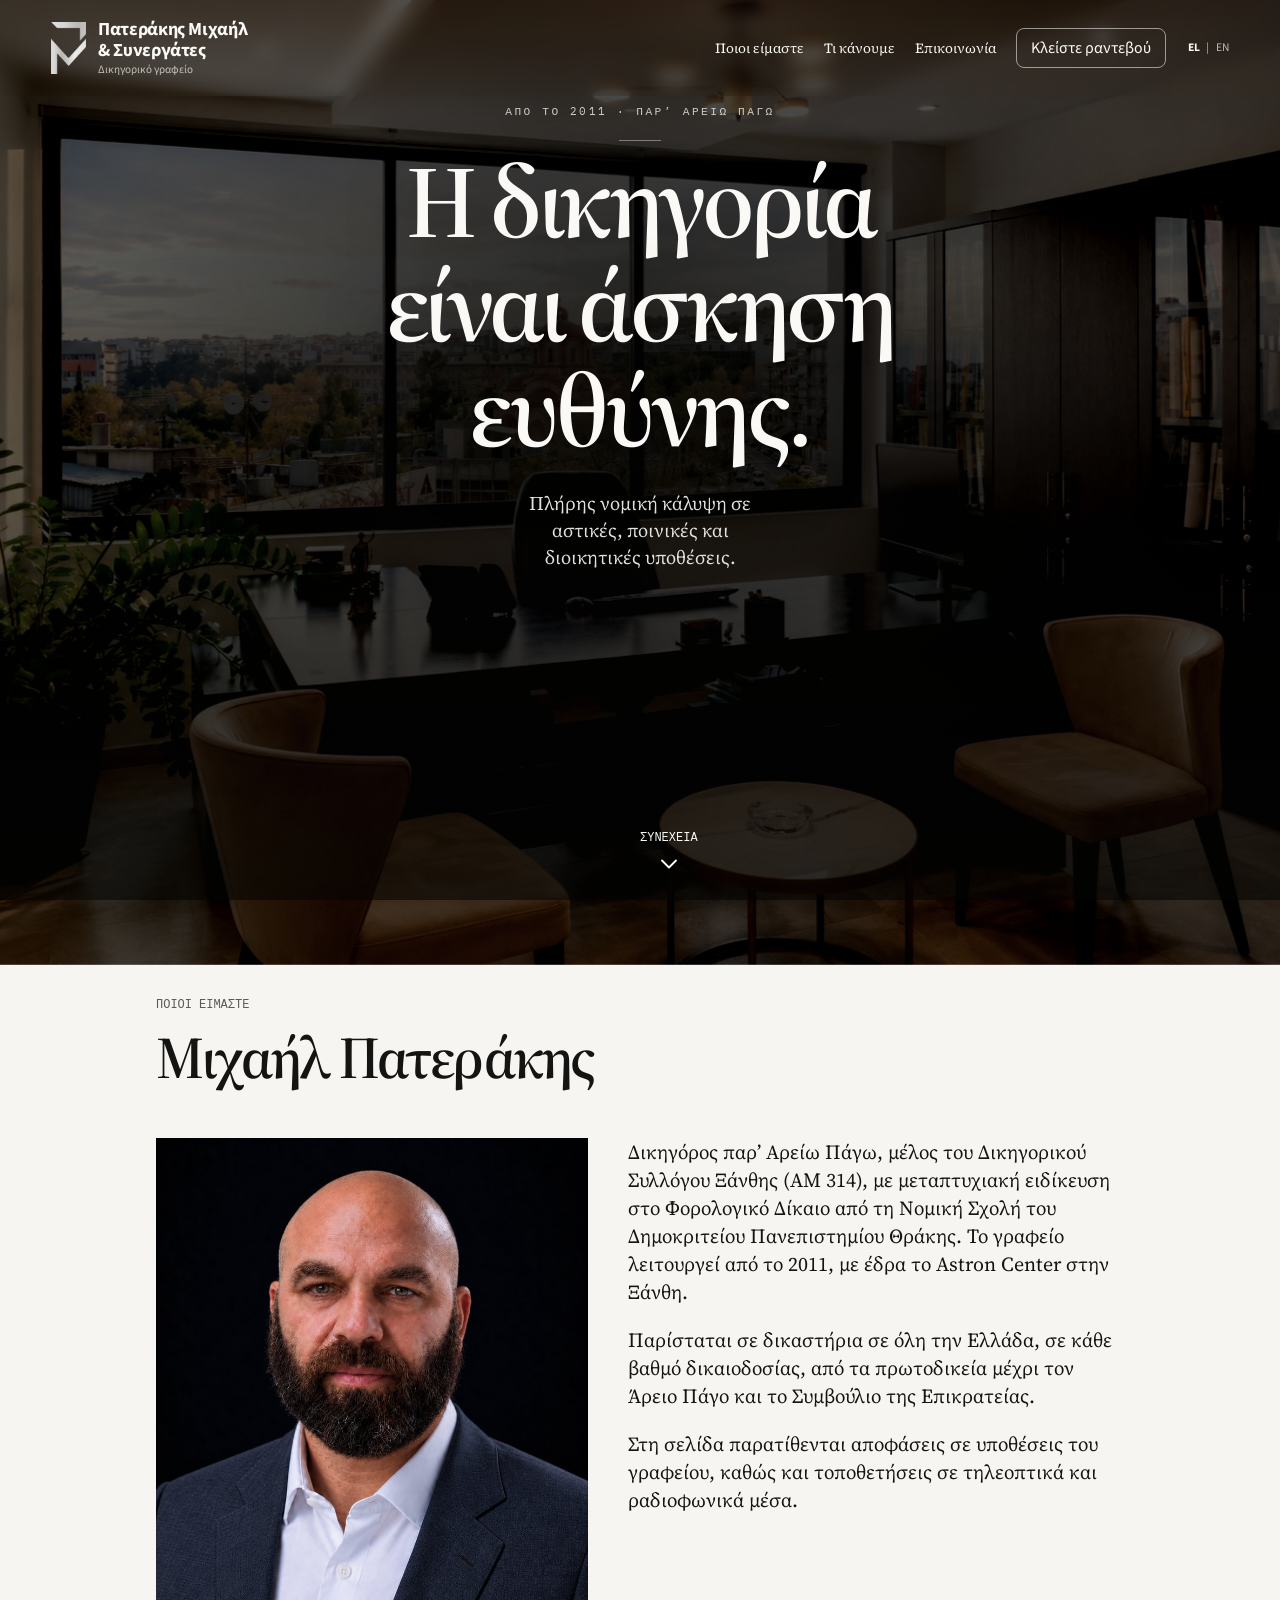
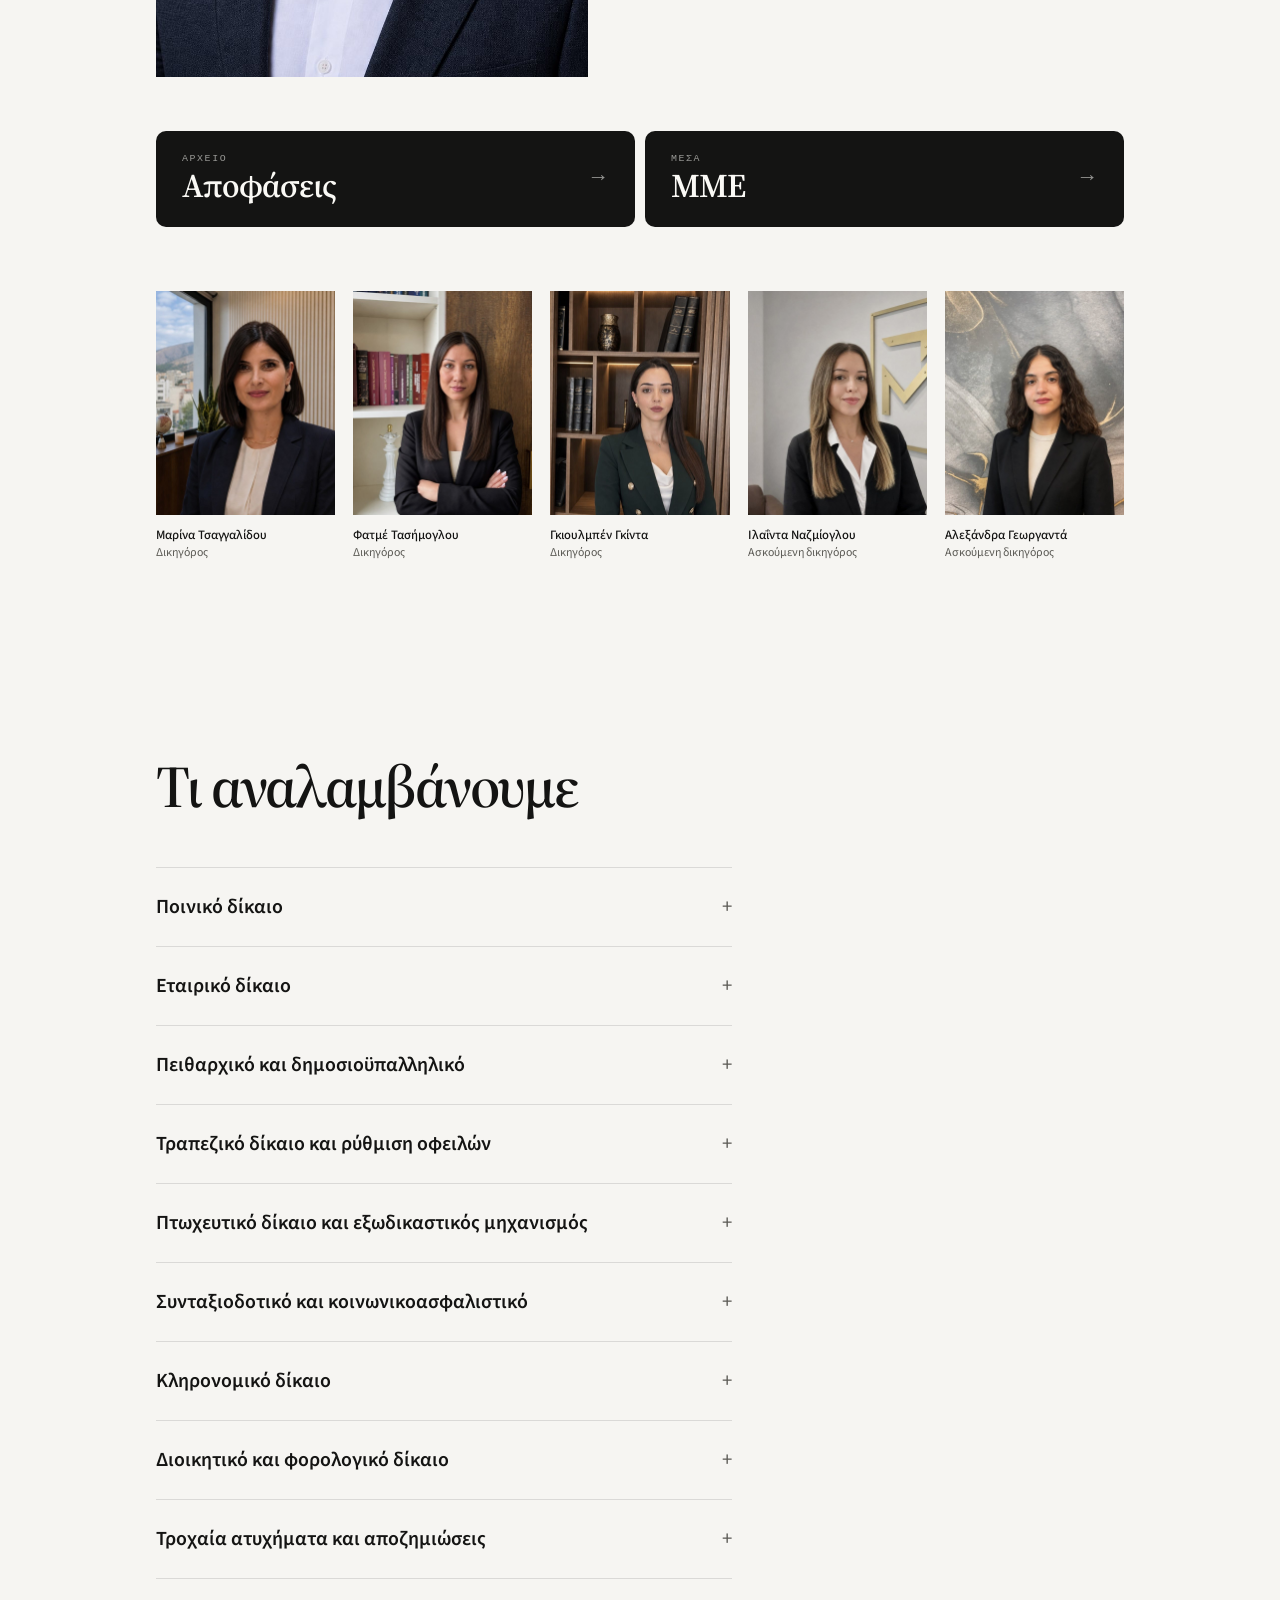
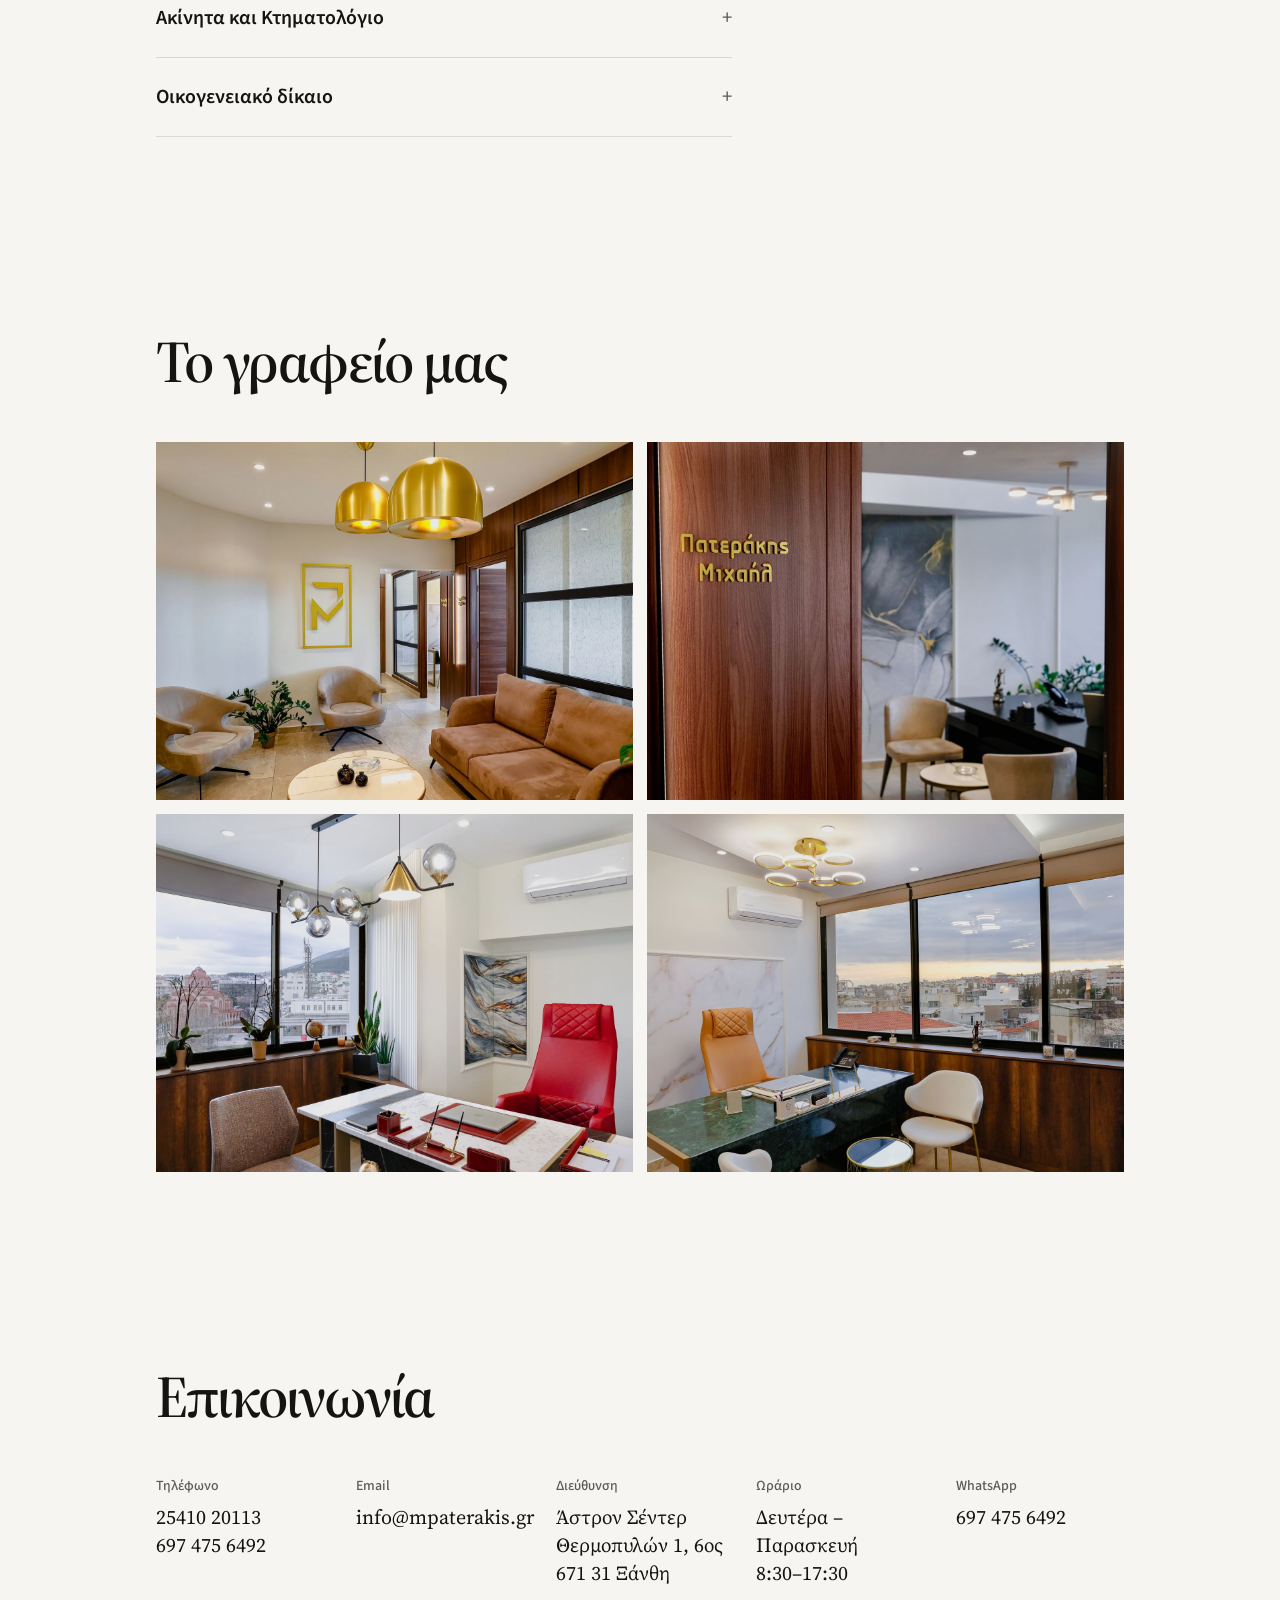
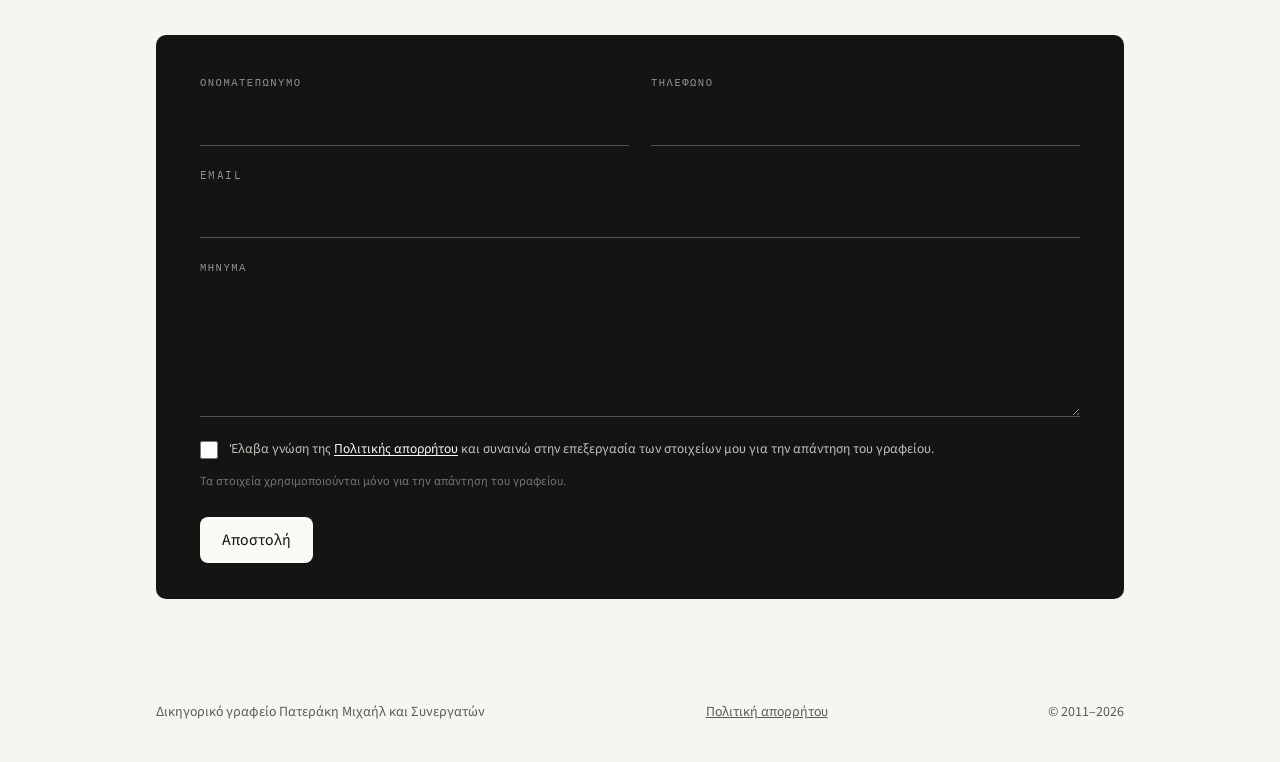
==== commit d636883a: "2026-09-06: areas hover only on hover-capable devices (fix sticky hover on touch)" ====
--- a/index.html
+++ b/index.html
@@ -648,7 +648,7 @@
 .sr-only{position:absolute;width:1px;height:1px;padding:0;margin:-1px;overflow:hidden;clip:rect(0,0,0,0);white-space:nowrap;border:0}
 @media (max-width:800px){.team{grid-template-columns:repeat(6,minmax(0,1fr));overflow:visible;gap:14px 10px}.team figure{grid-column:span 2}.team figure:nth-child(4){grid-column:2/span 2}}
 @media (max-width:640px){.pbox{align-items:flex-start;overflow-y:auto;-webkit-overflow-scrolling:touch;padding:64px 12px 24px}.pbox .card{width:100%;max-height:none;padding:22px 18px 24px}.pbox img{width:160px;margin:0 auto 6px}.pbox button.pbox-x{position:fixed;top:12px;right:12px;width:44px;height:44px;border-radius:50%;background:#F6F5F2;color:#141413;font-size:30px;padding:0;line-height:44px;text-align:center;box-shadow:0 2px 10px rgba(0,0,0,.35);z-index:60}}
-.areas article{cursor:pointer;outline:none}.areas article h3{margin:0;display:flex;justify-content:space-between;align-items:baseline;gap:16px}.areas article h3::after{content:"+";font-weight:400;color:var(--mute);font-size:1.3rem;line-height:1;flex:none;transition:transform .25s ease}.areas article p{max-height:0;overflow:hidden;opacity:0;margin:0;transition:max-height .4s ease,opacity .3s ease,margin .3s ease}.areas article:hover p,.areas article:focus-visible p,.areas article.open p{max-height:12em;opacity:1;margin-top:8px}.areas article:hover h3::after,.areas article:focus-visible h3::after,.areas article.open h3::after{transform:rotate(45deg)}
+.areas article{cursor:pointer;outline:none}.areas article h3{margin:0;display:flex;justify-content:space-between;align-items:baseline;gap:16px}.areas article h3::after{content:"+";font-weight:400;color:var(--mute);font-size:1.3rem;line-height:1;flex:none;transition:transform .25s ease}.areas article p{max-height:0;overflow:hidden;opacity:0;margin:0;transition:max-height .4s ease,opacity .3s ease,margin .3s ease}.areas article.open p{max-height:12em;opacity:1;margin-top:8px}.areas article.open h3::after{transform:rotate(45deg)}@media (hover:hover) and (pointer:fine){.areas article:hover p{max-height:12em;opacity:1;margin-top:8px}.areas article:hover h3::after{transform:rotate(45deg)}}
 .hero-photo img,.hero::after,.hero-copy,.scroll-cue{animation-play-state:paused}
 .hero.ready .hero-photo img,.hero.ready::after,.hero.ready .hero-copy,.hero.ready .scroll-cue{animation-play-state:running}
 </style>
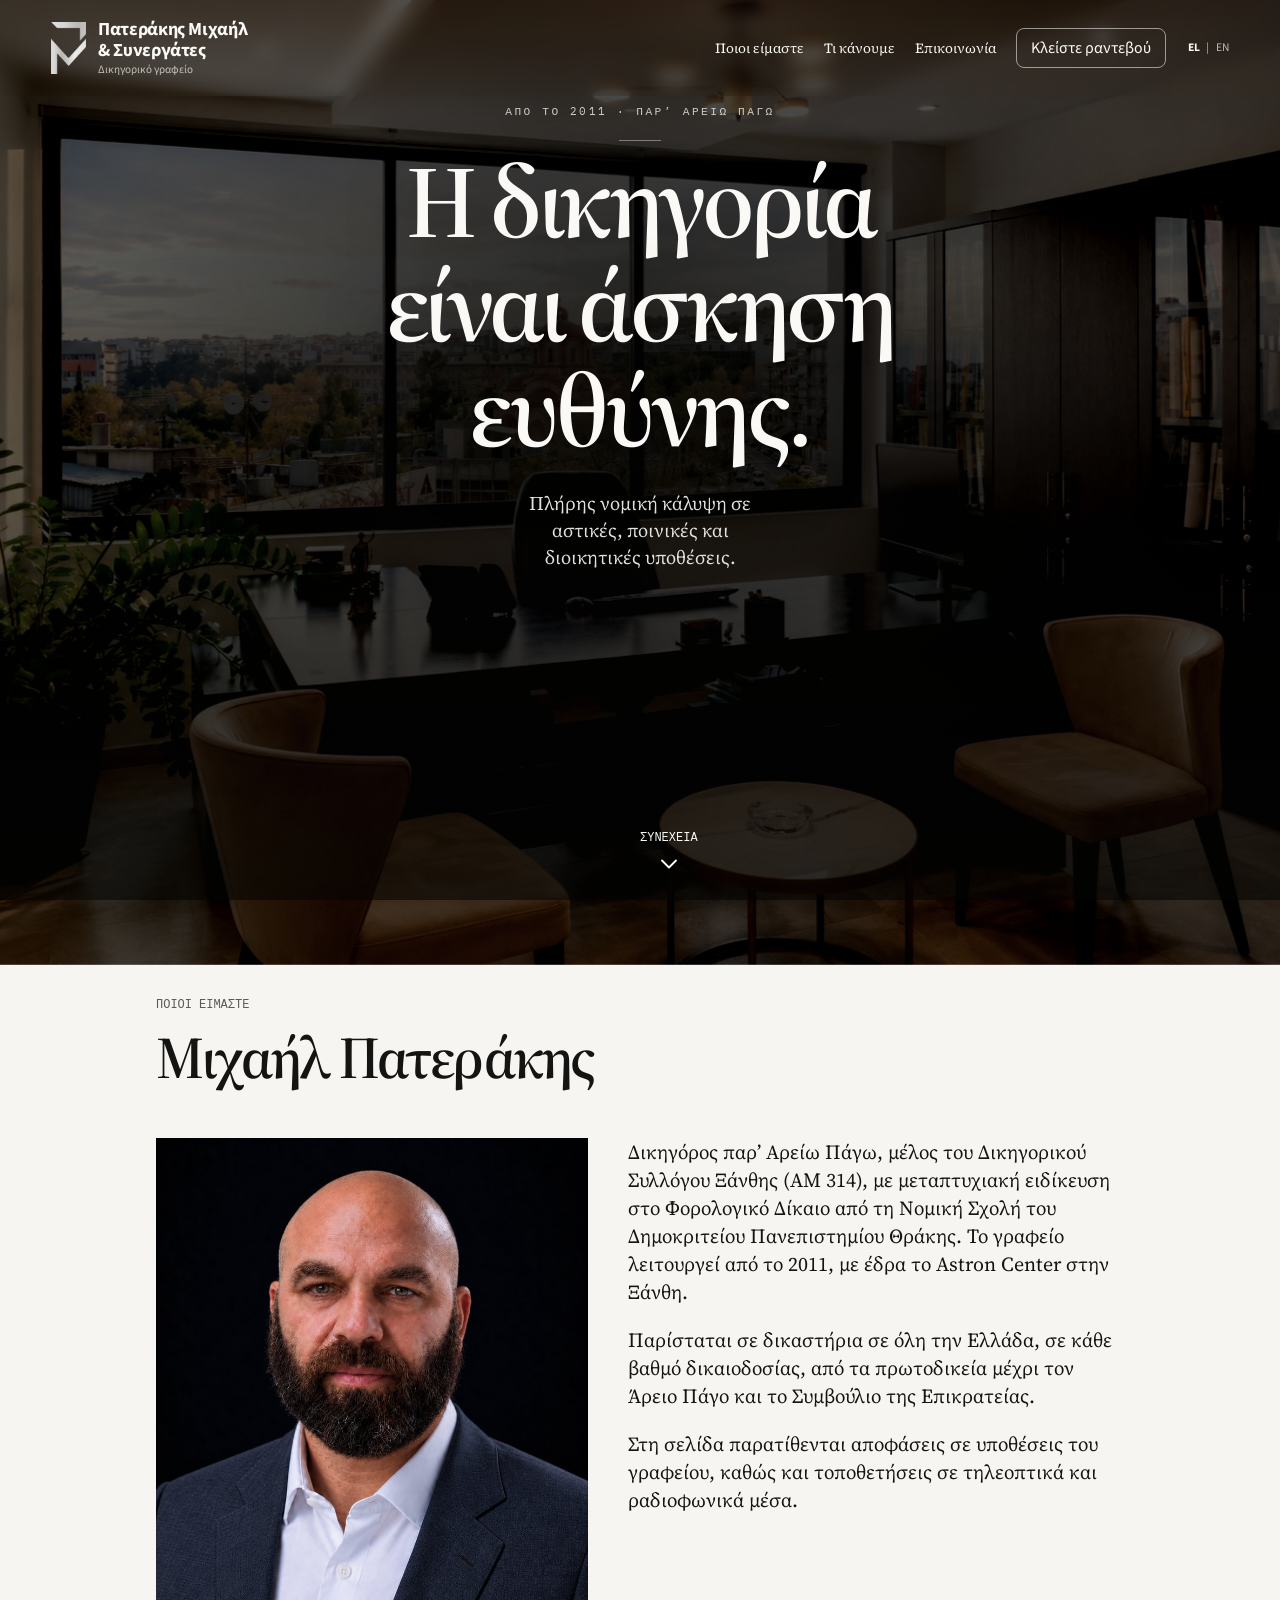
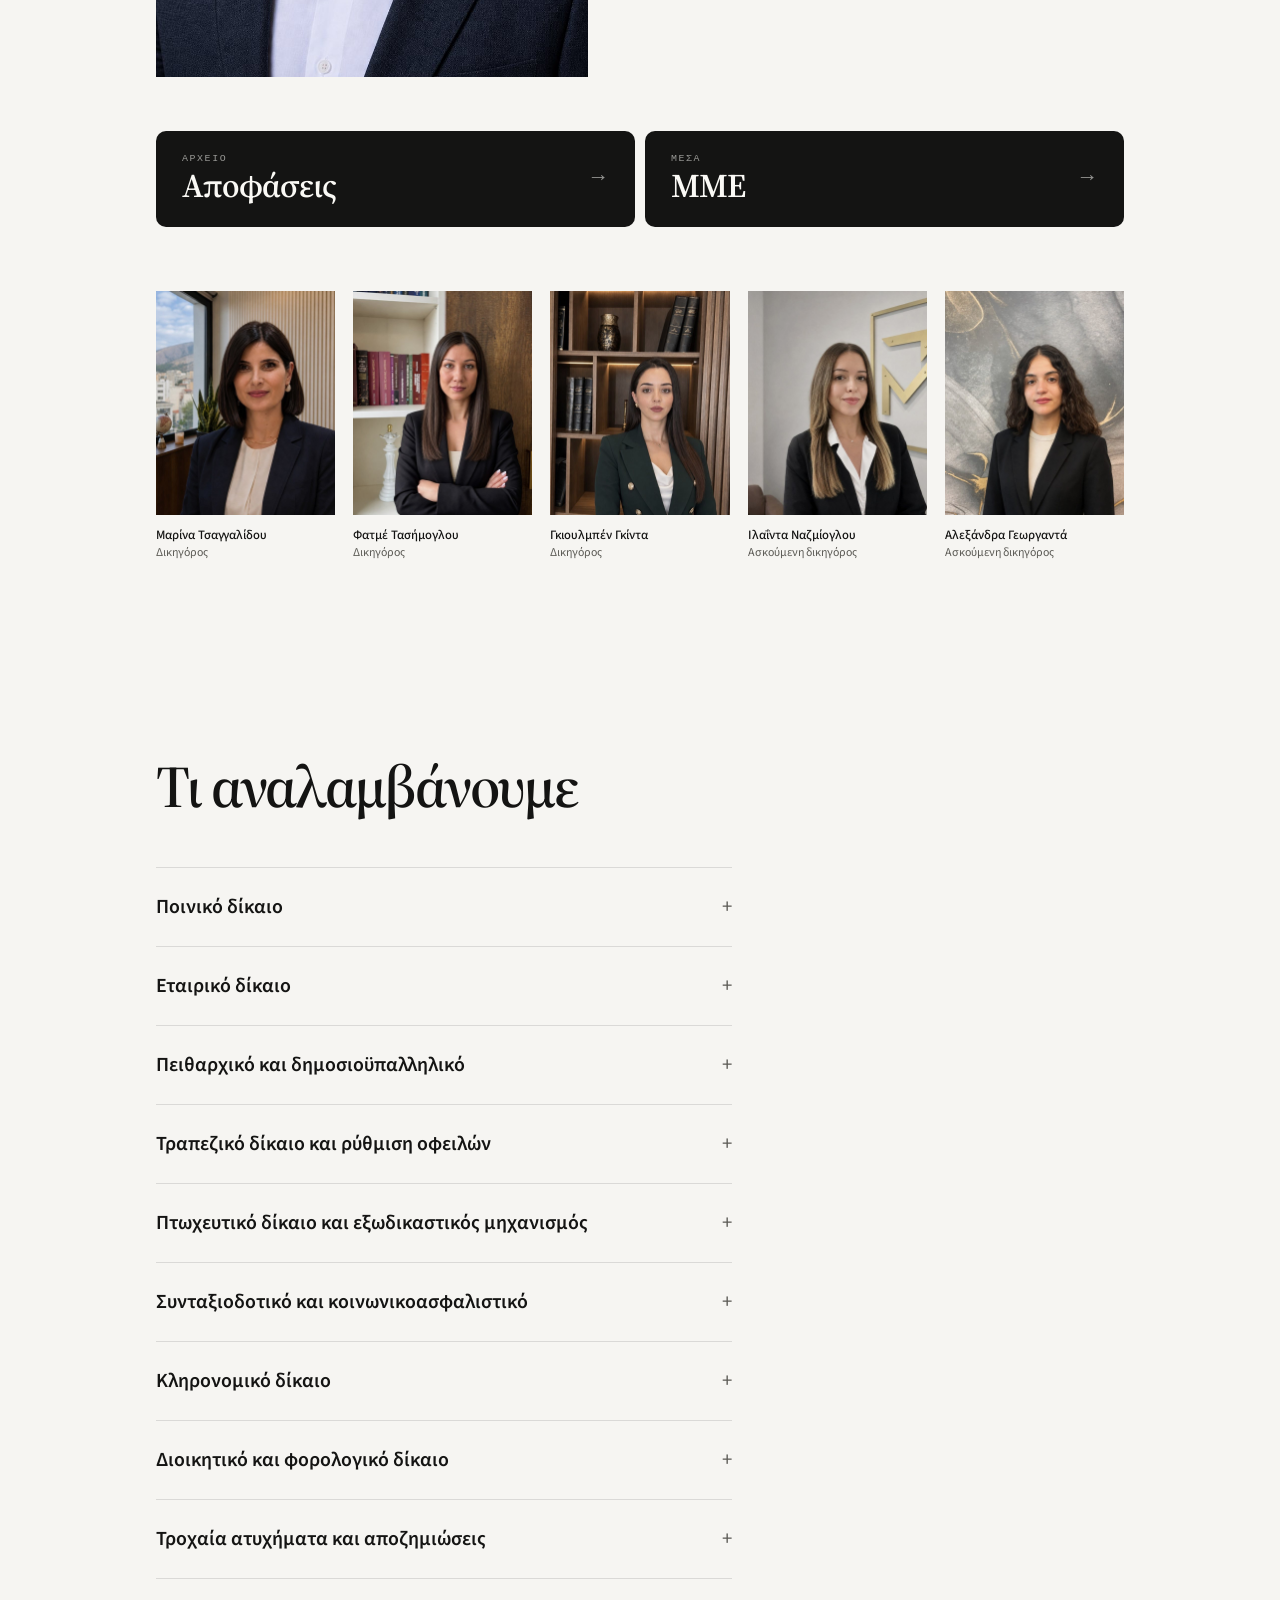
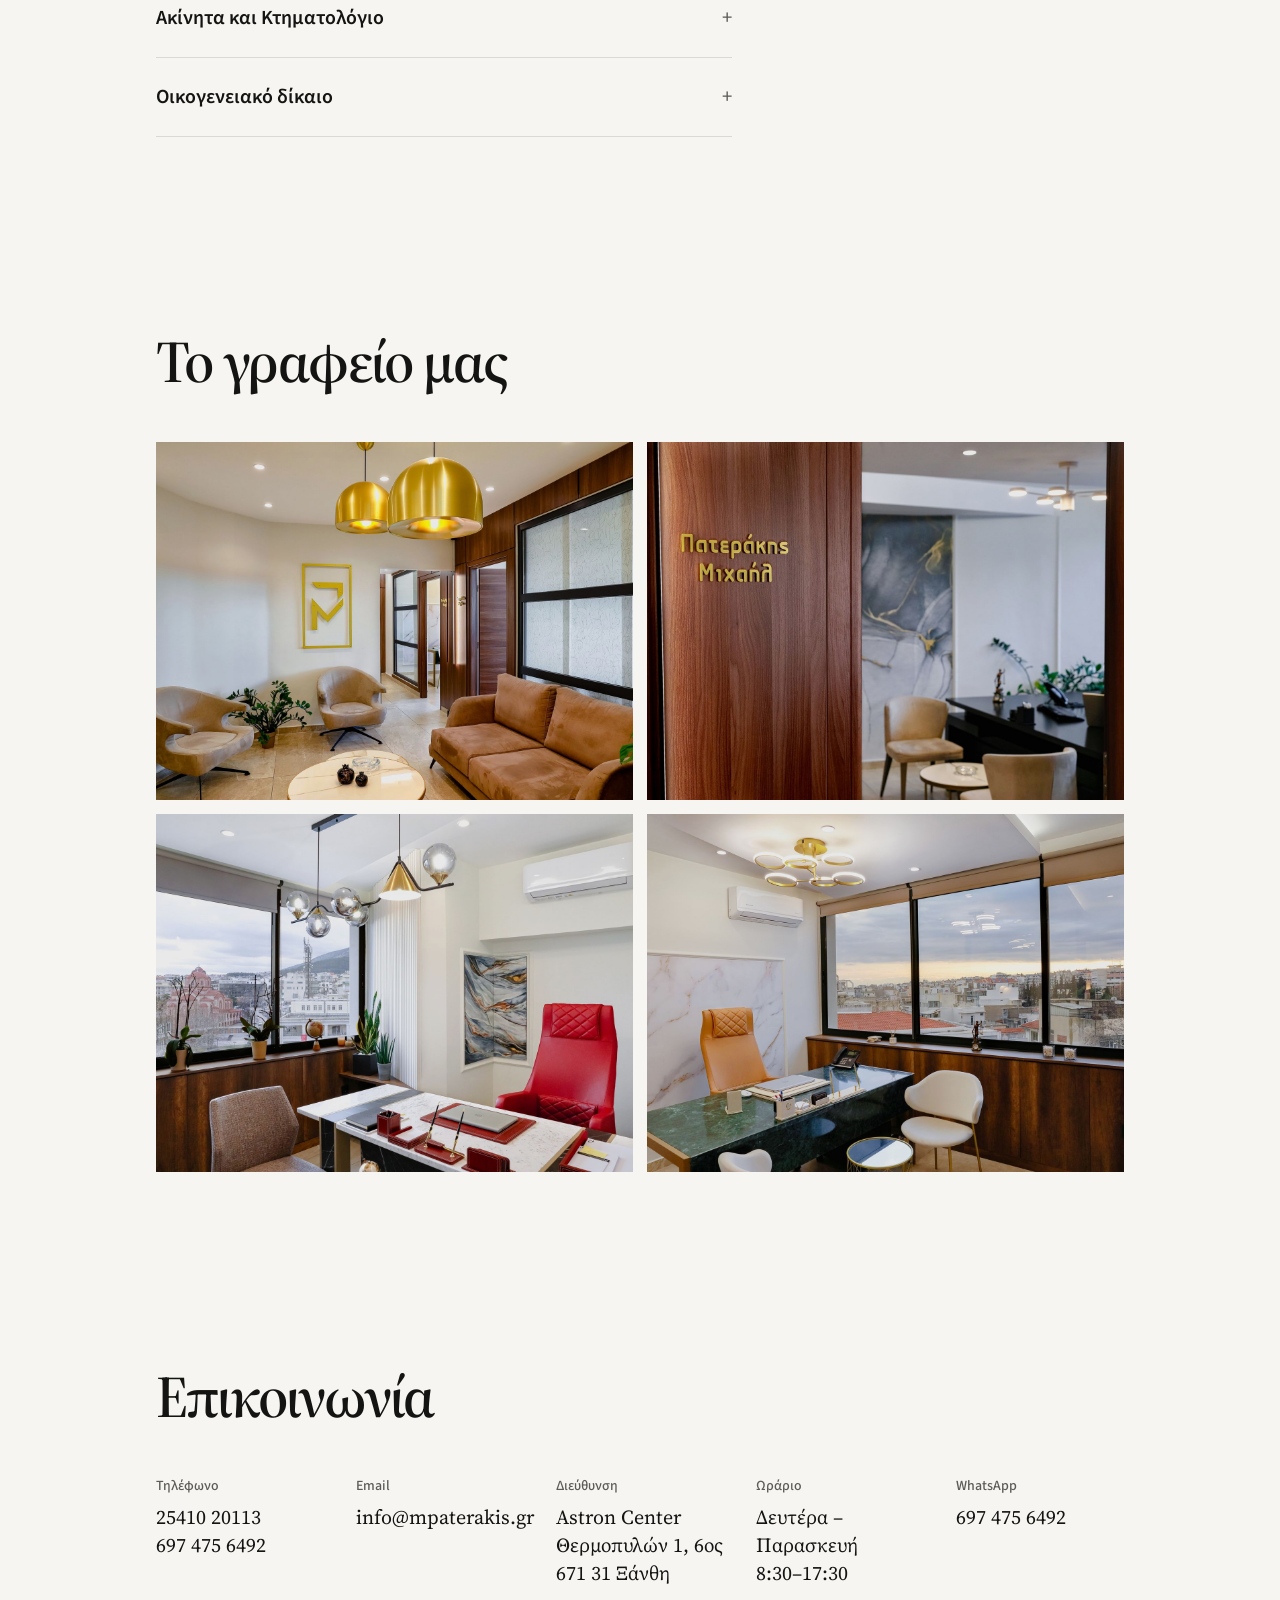
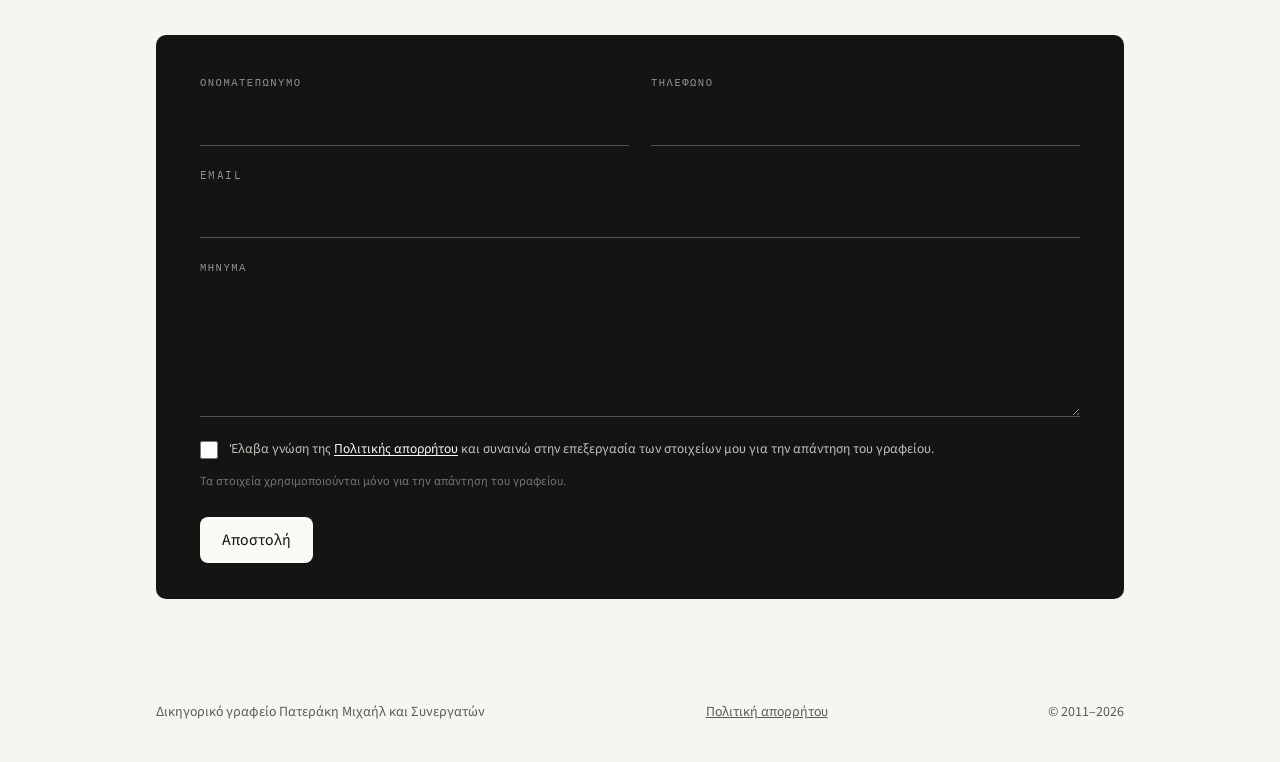
==== commit f74753c2: "2026-09-07: Aise sentence instead of year; Astron Center latin" ====
--- a/index.html
+++ b/index.html
@@ -4,7 +4,10 @@
 <meta charset="utf-8">
 <meta name="viewport" content="width=device-width, initial-scale=1">
 <title data-i18n="title.home">Δικηγορικό γραφείο Πατεράκη — Ξάνθη | Δικηγόρος παρ’ Αρείω Πάγω</title>
-<link rel="icon" href="favicon.png" type="image/png">
+<link rel="icon" href="favicon.ico" sizes="any">
+<link rel="icon" href="favicon-32.png" sizes="32x32" type="image/png">
+<link rel="icon" href="favicon-16.png" sizes="16x16" type="image/png">
+<link rel="icon" href="favicon.png" sizes="64x64" type="image/png">
 <link rel="apple-touch-icon" href="apple-touch-icon.png">
 <link rel="preload" href="fonts/SourceSerif4-normal-600-greek.woff2" as="font" type="font/woff2" crossorigin>
 <link rel="preload" href="fonts/SourceSans3-normal-400-greek.woff2" as="font" type="font/woff2" crossorigin>
@@ -670,7 +673,7 @@
 <meta name="twitter:description" content="Επίσημη ιστοσελίδα του δικηγορικού γραφείου Μιχαήλ Πατεράκη και Συνεργατών στην Ξάνθη, παρέχοντας νομική κάλυψη σε αστικές, ποινικές και διοικητικές υποθέσεις.">
 <meta name="twitter:image" content="https://www.mpaterakis.gr/og-image.jpg">
 <link rel="preload" as="image" href="assets/grafeio.jpg" fetchpriority="high">
-<script type="application/ld+json">{"@context": "https://schema.org", "@type": "LegalService", "@id": "https://www.mpaterakis.gr/#org", "name": "Δικηγορικό γραφείο Πατεράκη Μιχαήλ και Συνεργατών", "alternateName": "Paterakis Law Office", "url": "https://www.mpaterakis.gr/", "logo": "https://www.mpaterakis.gr/logo-mark-black.png", "image": "https://www.mpaterakis.gr/og-image.jpg", "telephone": "+302541020113", "email": "info@mpaterakis.gr", "foundingDate": "2011", "address": {"@type": "PostalAddress", "streetAddress": "Θερμοπυλών 1, Άστρον Σέντερ, 6ος όροφος", "addressLocality": "Ξάνθη", "postalCode": "671 31", "addressCountry": "GR"}, "areaServed": ["Ξάνθη", "Θράκη", "Ανατολική Μακεδονία", "Ελλάδα"], "openingHoursSpecification": [{"@type": "OpeningHoursSpecification", "dayOfWeek": ["Monday", "Tuesday", "Wednesday", "Thursday", "Friday"], "opens": "08:30", "closes": "17:30"}], "founder": {"@id": "https://www.mpaterakis.gr/#mp"}, "employee": [{"@id": "https://www.mpaterakis.gr/#mp"}, {"@type": "Person", "name": "Μαρίνα Τσαγγαλίδου", "jobTitle": "Δικηγόρος", "worksFor": {"@id": "https://www.mpaterakis.gr/#org"}}, {"@type": "Person", "name": "Φατμέ Τασήμογλου", "jobTitle": "Δικηγόρος", "worksFor": {"@id": "https://www.mpaterakis.gr/#org"}}, {"@type": "Person", "name": "Γκιουλμπέν Γκιντά", "jobTitle": "Δικηγόρος", "worksFor": {"@id": "https://www.mpaterakis.gr/#org"}}, {"@type": "Person", "name": "Ιλάιντα Ναζμίογλου", "jobTitle": "Ασκούμενη δικηγόρος", "worksFor": {"@id": "https://www.mpaterakis.gr/#org"}}, {"@type": "Person", "name": "Αλεξάνδρα Γεωργαντά", "jobTitle": "Ασκούμενη δικηγόρος", "worksFor": {"@id": "https://www.mpaterakis.gr/#org"}}], "contactPoint": [{"@type": "ContactPoint", "telephone": "+302541020113", "contactType": "customer service", "availableLanguage": ["Greek", "English"], "areaServed": "GR"}], "hasOfferCatalog": {"@type": "OfferCatalog", "name": "Τομείς δικαίου", "itemListElement": [{"@type": "Offer", "itemOffered": {"@type": "Service", "name": "Ποινικό δίκαιο"}}, {"@type": "Offer", "itemOffered": {"@type": "Service", "name": "Εταιρικό δίκαιο"}}, {"@type": "Offer", "itemOffered": {"@type": "Service", "name": "Πειθαρχικό και δημοσιοϋπαλληλικό"}}, {"@type": "Offer", "itemOffered": {"@type": "Service", "name": "Τραπεζικό δίκαιο και ρύθμιση οφειλών"}}, {"@type": "Offer", "itemOffered": {"@type": "Service", "name": "Πτωχευτικό δίκαιο και εξωδικαστικός μηχανισμός"}}, {"@type": "Offer", "itemOffered": {"@type": "Service", "name": "Συνταξιοδοτικό και κοινωνικοασφαλιστικό"}}, {"@type": "Offer", "itemOffered": {"@type": "Service", "name": "Κληρονομικό δίκαιο"}}, {"@type": "Offer", "itemOffered": {"@type": "Service", "name": "Διοικητικό και φορολογικό δίκαιο"}}, {"@type": "Offer", "itemOffered": {"@type": "Service", "name": "Τροχαία ατυχήματα και αποζημιώσεις"}}, {"@type": "Offer", "itemOffered": {"@type": "Service", "name": "Ακίνητα και Κτηματολόγιο"}}, {"@type": "Offer", "itemOffered": {"@type": "Service", "name": "Οικογενειακό δίκαιο"}}]}, "knowsLanguage": ["el", "en"], "sameAs": ["https://wa.me/306974756492"]}</script>
+<script type="application/ld+json">{"@context": "https://schema.org", "@type": "LegalService", "@id": "https://www.mpaterakis.gr/#org", "name": "Δικηγορικό γραφείο Πατεράκη Μιχαήλ και Συνεργατών", "alternateName": "Paterakis Law Office", "url": "https://www.mpaterakis.gr/", "logo": "https://www.mpaterakis.gr/logo-mark-black.png", "image": "https://www.mpaterakis.gr/og-image.jpg", "telephone": "+302541020113", "email": "info@mpaterakis.gr", "foundingDate": "2011", "address": {"@type": "PostalAddress", "streetAddress": "Θερμοπυλών 1, Astron Center, 6ος όροφος", "addressLocality": "Ξάνθη", "postalCode": "671 31", "addressCountry": "GR"}, "areaServed": ["Ξάνθη", "Θράκη", "Ανατολική Μακεδονία", "Ελλάδα"], "openingHoursSpecification": [{"@type": "OpeningHoursSpecification", "dayOfWeek": ["Monday", "Tuesday", "Wednesday", "Thursday", "Friday"], "opens": "08:30", "closes": "17:30"}], "founder": {"@id": "https://www.mpaterakis.gr/#mp"}, "employee": [{"@id": "https://www.mpaterakis.gr/#mp"}, {"@type": "Person", "name": "Μαρίνα Τσαγγαλίδου", "jobTitle": "Δικηγόρος", "worksFor": {"@id": "https://www.mpaterakis.gr/#org"}}, {"@type": "Person", "name": "Φατμέ Τασήμογλου", "jobTitle": "Δικηγόρος", "worksFor": {"@id": "https://www.mpaterakis.gr/#org"}}, {"@type": "Person", "name": "Γκιουλμπέν Γκιντά", "jobTitle": "Δικηγόρος", "worksFor": {"@id": "https://www.mpaterakis.gr/#org"}}, {"@type": "Person", "name": "Ιλάιντα Ναζμίογλου", "jobTitle": "Ασκούμενη δικηγόρος", "worksFor": {"@id": "https://www.mpaterakis.gr/#org"}}, {"@type": "Person", "name": "Αλεξάνδρα Γεωργαντά", "jobTitle": "Ασκούμενη δικηγόρος", "worksFor": {"@id": "https://www.mpaterakis.gr/#org"}}], "contactPoint": [{"@type": "ContactPoint", "telephone": "+302541020113", "contactType": "customer service", "availableLanguage": ["Greek", "English"], "areaServed": "GR"}], "hasOfferCatalog": {"@type": "OfferCatalog", "name": "Τομείς δικαίου", "itemListElement": [{"@type": "Offer", "itemOffered": {"@type": "Service", "name": "Ποινικό δίκαιο"}}, {"@type": "Offer", "itemOffered": {"@type": "Service", "name": "Εταιρικό δίκαιο"}}, {"@type": "Offer", "itemOffered": {"@type": "Service", "name": "Πειθαρχικό και δημοσιοϋπαλληλικό"}}, {"@type": "Offer", "itemOffered": {"@type": "Service", "name": "Τραπεζικό δίκαιο και ρύθμιση οφειλών"}}, {"@type": "Offer", "itemOffered": {"@type": "Service", "name": "Πτωχευτικό δίκαιο και εξωδικαστικός μηχανισμός"}}, {"@type": "Offer", "itemOffered": {"@type": "Service", "name": "Συνταξιοδοτικό και κοινωνικοασφαλιστικό"}}, {"@type": "Offer", "itemOffered": {"@type": "Service", "name": "Κληρονομικό δίκαιο"}}, {"@type": "Offer", "itemOffered": {"@type": "Service", "name": "Διοικητικό και φορολογικό δίκαιο"}}, {"@type": "Offer", "itemOffered": {"@type": "Service", "name": "Τροχαία ατυχήματα και αποζημιώσεις"}}, {"@type": "Offer", "itemOffered": {"@type": "Service", "name": "Ακίνητα και Κτηματολόγιο"}}, {"@type": "Offer", "itemOffered": {"@type": "Service", "name": "Οικογενειακό δίκαιο"}}]}, "knowsLanguage": ["el", "en"], "sameAs": ["https://wa.me/306974756492"]}</script>
 <script type="application/ld+json">{"@context": "https://schema.org", "@type": "Person", "@id": "https://www.mpaterakis.gr/#mp", "name": "Μιχαήλ Πατεράκης", "alternateName": "Michail Paterakis", "jobTitle": "Δικηγόρος παρ’ Αρείω Πάγω", "worksFor": {"@id": "https://www.mpaterakis.gr/#org"}, "memberOf": {"@type": "Organization", "name": "Δικηγορικός Σύλλογος Ξάνθης"}, "alumniOf": {"@type": "CollegeOrUniversity", "name": "Νομική Σχολή Δημοκριτείου Πανεπιστημίου Θράκης"}, "image": "https://www.mpaterakis.gr/assets/ph/mp-portrait.jpg", "url": "https://www.mpaterakis.gr/#poioi"}</script>
 <link rel="alternate" hreflang="el" href="https://www.mpaterakis.gr/">
 <link rel="alternate" hreflang="en" href="https://www.mpaterakis.gr/?lang=en">
@@ -861,7 +864,7 @@
       </div>
       <div>
         <h3 data-i18n="contact.addressLabel">Διεύθυνση</h3>
-        <p data-i18n-html="contact.address">Άστρον Σέντερ<br>Θερμοπυλών 1, 6ος<br>671 31 Ξάνθη</p>
+        <p data-i18n-html="contact.address">Astron Center<br>Θερμοπυλών 1, 6ος<br>671 31 Ξάνθη</p>
       </div>
       <div>
         <h3 data-i18n="contact.hoursLabel">Ωράριο</h3>
